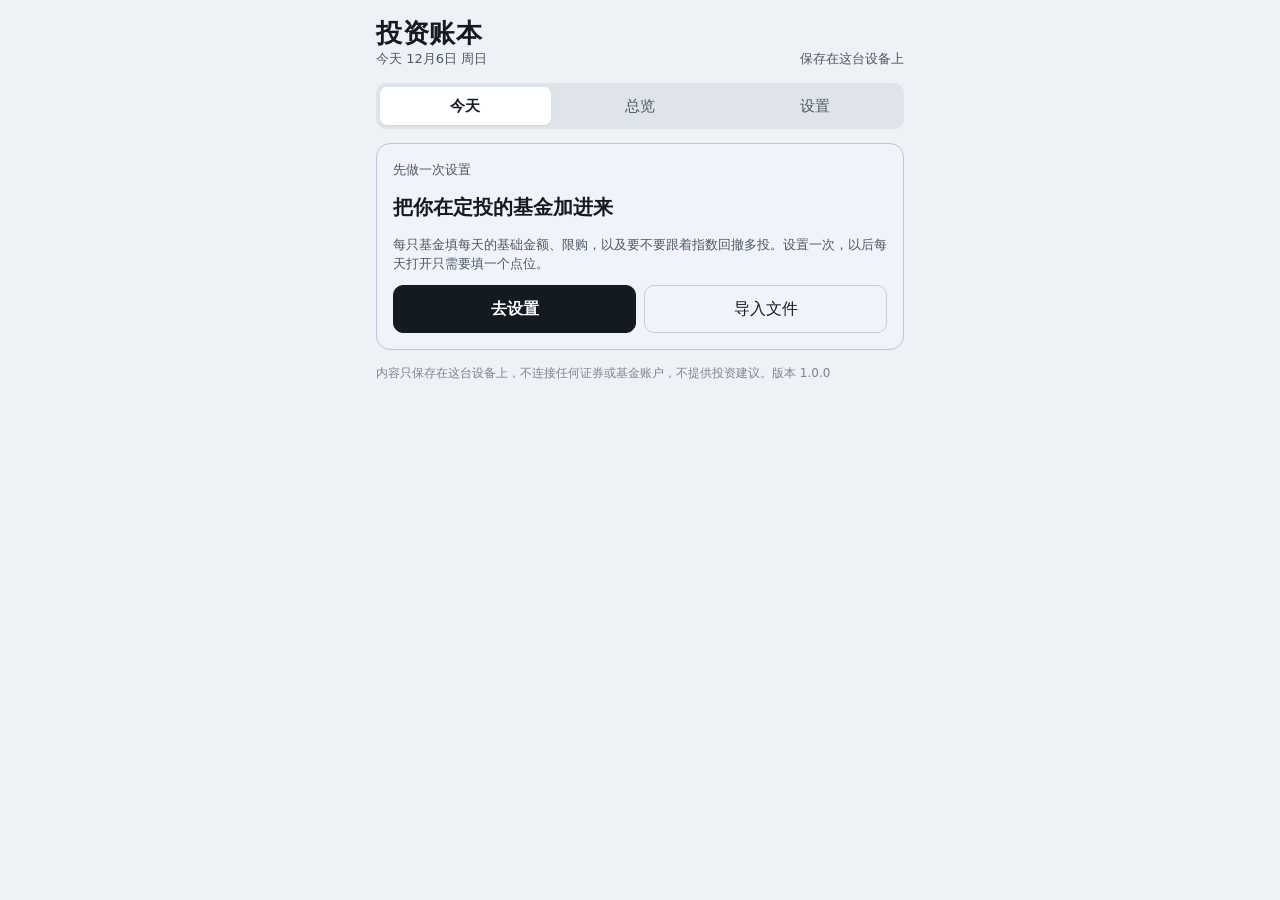
==== invest/index.html @ ac94d8b8 "新增投资账本 1.0.0（invest/） 按跌多投规则算出今天每只基金投多少（含限购上限），一键记下；备用金还够几天；累计投入、市值、收益和目标进度。  Co-Authored-By: Claude" ====
<!doctype html>
<html lang="zh-CN">
<head>
<meta charset="utf-8">
<meta name="viewport" content="width=device-width,initial-scale=1,viewport-fit=cover">
<title>投资账本</title>
<meta name="description" content="按跌多投的规则算出今天每只基金投多少，一键记下；看累计投入、市值、收益和目标进度。">
<meta name="theme-color" content="#EEF1F5" media="(prefers-color-scheme: light)">
<meta name="theme-color" content="#0E1318" media="(prefers-color-scheme: dark)">
<meta name="apple-mobile-web-app-capable" content="yes">
<meta name="mobile-web-app-capable" content="yes">
<meta name="apple-mobile-web-app-title" content="投资账本">
<meta name="apple-mobile-web-app-status-bar-style" content="default">
<meta name="format-detection" content="telephone=no">
<link rel="manifest" href="manifest.webmanifest">
<link rel="apple-touch-icon" href="icon-180.png">
<link rel="icon" type="image/png" sizes="192x192" href="icon-192.png">
<link rel="stylesheet" href="https://fonts.googleapis.com/css2?family=Barlow+Semi+Condensed:wght@500;600;700&amp;display=swap" media="print" onload="this.media='all'">
<style>
html{-webkit-text-size-adjust:100%}
:root{color-scheme:light}
body{margin:0;padding:env(safe-area-inset-top,0px) env(safe-area-inset-right,0px) env(safe-area-inset-bottom,0px) env(safe-area-inset-left,0px);-webkit-tap-highlight-color:transparent}
[hidden]{display:none!important}
/* Layout: a one-column ledger. "今天" opens on the one number that matters (how much to put in today) with the index
   drawdown that produced it; "总览" is a few big read-only figures; "设置" holds everything that is typed once.
   Chinese market colours: gains red, losses green, always with a sign. */
:root{
  --bg:#EEF1F5; --surface:#FFFFFF; --ink:#141A22; --ink-2:#4C5866; --muted:#7A8592;
  --line:#DFE4EA; --line-2:#C5CDD6; --accent:#3157C9; --up:#C9302C; --down:#11804A;
  --font-body:-apple-system,BlinkMacSystemFont,"PingFang SC","Hiragino Sans GB","Microsoft YaHei","Noto Sans SC",system-ui,sans-serif;
  --font-data:"Barlow Semi Condensed","DIN Alternate","Bahnschrift","Roboto Condensed",-apple-system,"PingFang SC","Microsoft YaHei",system-ui,sans-serif;
}
@media (prefers-color-scheme: dark){
  :root:not([data-theme="light"]){
    --bg:#0E1318; --surface:#171D24; --ink:#E7ECF1; --ink-2:#A8B3BF; --muted:#86919D;
    --line:#26303A; --line-2:#3A4652; --accent:#7D9BF2; --up:#F07272; --down:#3DBE7C;
    color-scheme:dark;
  }
}
:root[data-theme="dark"]{
  --bg:#0E1318; --surface:#171D24; --ink:#E7ECF1; --ink-2:#A8B3BF; --muted:#86919D;
  --line:#26303A; --line-2:#3A4652; --accent:#7D9BF2; --up:#F07272; --down:#3DBE7C;
  color-scheme:dark;
}
*,*::before,*::after{box-sizing:border-box}
body{background:var(--bg);color:var(--ink);font-family:var(--font-body);font-size:15px;line-height:1.55;-webkit-font-smoothing:antialiased}
h1,h2,h3,p,ol,ul,dl,dd{margin:0}
ol,ul{padding:0;list-style:none}
button,input,select{font:inherit;color:inherit}
button{cursor:pointer}
:focus-visible{outline:2px solid var(--accent);outline-offset:2px}
.sr{position:absolute;width:1px;height:1px;overflow:hidden;clip-path:inset(50%);white-space:nowrap}
.num{font-family:var(--font-data);font-variant-numeric:tabular-nums}
.up{color:var(--up)} .down{color:var(--down)}

.app{max-width:560px;margin-inline:auto;padding-inline:16px;padding-block:18px 56px;display:grid;gap:14px}
.top{display:flex;align-items:flex-end;justify-content:space-between;gap:8px 16px;flex-wrap:wrap}
.top h1{font-size:26px;font-weight:700;letter-spacing:.02em;line-height:1.2}
.top p{font-size:13px;color:var(--ink-2)}
.tabs{display:grid;grid-template-columns:repeat(3,minmax(0,1fr));gap:4px;background:var(--line);border-radius:10px;padding:4px;position:sticky;top:env(safe-area-inset-top,0px);z-index:3}
.tabs button{border:0;border-radius:7px;background:transparent;height:38px;font-size:14.5px;color:var(--ink-2)}
.tabs button[aria-selected="true"]{background:var(--surface);color:var(--ink);font-weight:600;box-shadow:0 1px 2px rgba(0,0,0,.08)}

.card{background:var(--surface);border:1px solid var(--line);border-radius:14px;padding:16px;display:grid;gap:12px;min-width:0}
.card > h2,.h2{font-size:15px;font-weight:600}
.head{display:flex;align-items:baseline;justify-content:space-between;gap:10px}
.eyebrow{font-size:12.5px;color:var(--ink-2)}
.hint{font-size:12.5px;color:var(--ink-2)}
.hint:empty{display:none}
.msg{font-size:13px;color:var(--up)}
.msg:empty{display:none}

/* today */
.hero{background:color-mix(in srgb,var(--accent) 7%,var(--surface));border-color:color-mix(in srgb,var(--accent) 22%,var(--line))}
.big{font:700 52px/1 var(--font-data);font-variant-numeric:tabular-nums;letter-spacing:-.01em;overflow-wrap:anywhere}
.big small{font:500 17px var(--font-body);color:var(--ink-2);margin-left:6px;letter-spacing:0}
.idx{display:grid;gap:8px;padding-top:12px;border-top:1px solid var(--line)}
.idx-row{display:grid;grid-template-columns:minmax(0,1fr) 150px;gap:10px;align-items:center}
.idx-row b{font-weight:600;font-size:14.5px}
.idx-facts{display:flex;flex-wrap:wrap;gap:4px 12px;font-size:13px;color:var(--ink-2)}
.chip{display:inline-flex;align-items:center;gap:4px;border-radius:999px;padding:1px 9px;font-size:12.5px;background:var(--bg);color:var(--ink);border:1px solid var(--line-2)}
.chip.hot{border-color:var(--accent);color:var(--accent)}
.plan{display:grid}
.plan li{display:grid;grid-template-columns:minmax(0,1fr) auto;gap:2px 12px;padding:10px 0;border-top:1px solid var(--line);align-items:baseline}
.plan li:first-child{border-top:0}
.plan .nm{font-size:14.5px;font-weight:600;overflow-wrap:anywhere}
.plan .amt{font:600 20px var(--font-data);font-variant-numeric:tabular-nums;text-align:right}
.plan .why{grid-column:1 / -1;font-size:12.5px;color:var(--ink-2)}
.plan .off{color:var(--muted)}

.inp{width:100%;min-width:0;height:44px;padding:0 11px;border:1px solid var(--line-2);border-radius:9px;background:var(--surface);font:500 17px var(--font-data);font-variant-numeric:tabular-nums}
.inp.text{font:400 16px var(--font-body)}
select.inp{font:400 16px var(--font-body);appearance:none;background-image:linear-gradient(45deg,transparent 50%,var(--ink-2) 50%),linear-gradient(135deg,var(--ink-2) 50%,transparent 50%);background-position:calc(100% - 17px) 19px,calc(100% - 12px) 19px;background-size:5px 5px;background-repeat:no-repeat;padding-right:30px}
.field{display:grid;gap:5px;min-width:0}
.field > label,.field > .lab{font-size:12.5px;color:var(--ink-2)}
.pair{display:grid;grid-template-columns:repeat(2,minmax(0,1fr));gap:10px}
.unit{display:flex;align-items:center;gap:8px;min-width:0}
.unit span{flex:none;font-size:14px;color:var(--ink-2)}
.check{display:flex;align-items:flex-start;gap:9px;font-size:14px;line-height:1.5}
.check input{width:20px;height:20px;flex:none;margin:1px 0 0;accent-color:var(--accent)}
.btn{height:48px;border-radius:10px;border:1px solid var(--ink);background:var(--ink);color:var(--surface);font-weight:600;font-size:15.5px;padding-inline:18px}
.btn.ghost{background:transparent;color:var(--ink);border-color:var(--line-2);font-weight:400}
.btn.small{height:40px;font-size:14px}
.actions .btn.full{flex-basis:100%}
.btn:disabled{opacity:.5;cursor:default}
.actions{display:flex;flex-wrap:wrap;gap:8px}
.actions .btn{flex:1 1 140px}
.link{background:none;border:0;padding:4px 0;font-size:13px;color:var(--ink-2);text-decoration:underline;text-underline-offset:3px}
.link.danger{color:var(--up)}
.done-box{display:flex;align-items:center;gap:10px;border-radius:10px;padding:10px 12px;background:var(--bg);font-size:14px}
.done-box i{width:10px;height:10px;border-radius:50%;background:var(--accent);flex:none}

/* overview */
.tiles{display:grid;grid-template-columns:repeat(2,minmax(0,1fr));gap:10px}
.tile{background:var(--surface);border:1px solid var(--line);border-radius:14px;padding:14px;display:grid;gap:4px;min-width:0}
.tile .k{font-size:12.5px;color:var(--ink-2)}
.tile .v{font:700 25px/1.15 var(--font-data);font-variant-numeric:tabular-nums;overflow-wrap:anywhere}
.tile .s{font-size:12px;color:var(--muted)}
.tile.wide{grid-column:1 / -1}
.tile.wide .v{font-size:38px}
.ringrow{display:grid;grid-template-columns:96px minmax(0,1fr);gap:16px;align-items:center}
.ring{width:96px;height:96px;position:relative}
.ring svg{display:block;transform:rotate(-90deg)}
.ring .t{position:absolute;inset:0;display:grid;place-content:center;text-align:center;font:700 20px var(--font-data)}
.ring .t small{display:block;font:400 11px var(--font-body);color:var(--ink-2)}
.ring-bg{stroke:var(--line);fill:none}
.ring-fg{stroke:var(--accent);fill:none;stroke-linecap:round}
.kv{display:grid;grid-template-columns:auto minmax(0,1fr);gap:6px 12px;font-size:14px}
.kv dt{color:var(--ink-2)}
.kv dd{text-align:right;font:600 15px var(--font-data);font-variant-numeric:tabular-nums}
.tablewrap{overflow-x:auto;position:relative}
table{border-collapse:collapse;width:100%;font-size:13.5px}
th,td{padding:9px 8px 9px 0;border-bottom:1px solid var(--line);text-align:left;vertical-align:top}
th{font-weight:400;font-size:12px;color:var(--ink-2)}
td.r,th.r{text-align:right}
td.n{font:500 14.5px var(--font-data);font-variant-numeric:tabular-nums;white-space:nowrap}
td.acts{text-align:right;white-space:nowrap;padding-right:0}
td.acts .link{margin-left:10px}
.fundrow td:first-child{font-weight:600}
.inline{display:grid;gap:10px;padding:12px;border:1px dashed var(--line-2);border-radius:10px;margin-block:4px 8px}
.empty{font-size:13.5px;color:var(--ink-2)}

/* settings */
.list{display:grid}
.list > li{padding:12px 0;border-top:1px solid var(--line);display:grid;gap:8px}
.list > li:first-child{border-top:0;padding-top:0}
.li-top{display:flex;align-items:baseline;gap:10px}
.li-top b{font-weight:600;min-width:0;overflow-wrap:anywhere}
.li-top .link{margin-left:auto}
.li-sub{font-size:12.5px;color:var(--ink-2)}
.tiers{display:grid;gap:8px}
.tier{display:grid;grid-template-columns:auto 84px auto 84px auto;gap:6px;align-items:center;font-size:14px}
.tier .inp{height:40px;font-size:16px;padding:0 8px}
details.card > summary{cursor:pointer;font-size:15px;font-weight:600;list-style:none;display:flex;justify-content:space-between}
details.card > summary::-webkit-details-marker{display:none}
details.card > summary::after{content:"展开";font-weight:400;font-size:13px;color:var(--ink-2)}
details.card[open] > summary::after{content:"收起"}
.toast{position:fixed;left:50%;bottom:calc(18px + env(safe-area-inset-bottom,0px));transform:translateX(-50%);z-index:9;max-width:calc(100% - 32px);background:var(--ink);color:var(--surface);padding:10px 16px;border-radius:9px;font-size:14px}
.foot{font-size:12px;color:var(--muted)}
@media (max-width:380px){ .big{font-size:44px} .idx-row{grid-template-columns:minmax(0,1fr) 130px} .tier{grid-template-columns:auto 70px auto 70px auto} }
</style>
</head>
<body>
<div class="app" id="app">
  <header class="top">
    <div><h1>投资账本</h1><p id="todayLine"></p></div>
    <p class="hint" id="status">正在读取…</p>
  </header>

  <nav class="tabs" role="tablist" aria-label="页面">
    <button type="button" role="tab" id="tab-today" data-tab="today" aria-selected="true">今天</button>
    <button type="button" role="tab" id="tab-over" data-tab="over" aria-selected="false">总览</button>
    <button type="button" role="tab" id="tab-set" data-tab="set" aria-selected="false">设置</button>
  </nav>

  <main id="view"></main>

  <p class="foot">内容只保存在这台设备上，不连接任何证券或基金账户，不提供投资建议。版本 <span id="ver"></span></p>
  <div class="toast" id="toast" role="status" aria-live="polite" hidden></div>
</div>

<script>
(function(){
'use strict';

/* ---------- helpers ---------- */
var $ = function(s, r){ return (r || document).querySelector(s); };
var $$ = function(s, r){ return Array.prototype.slice.call((r || document).querySelectorAll(s)); };
var pad = function(n){ return String(n).padStart(2, '0'); };
var WEEK = ['日','一','二','三','四','五','六'];
var esc = function(s){ return String(s == null ? '' : s).replace(/[&<>"']/g, function(c){ return {'&':'&amp;','<':'&lt;','>':'&gt;','"':'&quot;',"'":'&#39;'}[c]; }); };
function ymd(d){ return d.getFullYear() + '-' + pad(d.getMonth() + 1) + '-' + pad(d.getDate()); }
function parseYmd(s){ var p = s.split('-').map(Number); return new Date(p[0], p[1] - 1, p[2], 12); }
function today(){ return ymd(new Date()); }
function addDays(s, n){ var d = parseYmd(s); d.setDate(d.getDate() + n); return ymd(d); }
function validDate(s){ return typeof s === 'string' && /^\d{4}-\d{2}-\d{2}$/.test(s) && ymd(parseYmd(s)) === s; }
function mdCn(s){ var d = parseYmd(s); return (d.getMonth() + 1) + '月' + d.getDate() + '日'; }
function dayCn(s){ return mdCn(s) + ' 周' + WEEK[parseYmd(s).getDay()]; }
function isWeekend(s){ var g = parseYmd(s).getDay(); return g === 0 || g === 6; }
function daysBetween(a, b){ return Math.round((parseYmd(b) - parseYmd(a)) / 86400000); }
function weekStart(s){ var g = (parseYmd(s).getDay() + 6) % 7; return addDays(s, -g); }
function uid(){ return 'x' + Date.now().toString(36) + Math.floor(Math.random() * 1e6).toString(36); }
function S(v, max){ return typeof v === 'string' ? v.trim().slice(0, max || 40) : ''; }

/* money is stored in whole cents (分) */
var MAX = 1e12;
function toCents(v){
  if (typeof v !== 'string') v = v == null ? '' : String(v);
  v = v.replace(/[,，\s¥￥元]/g, '').replace(/。/g, '.');
  if (!/^\d+(\.\d{0,2})?$/.test(v)) return null;
  var c = Math.round(parseFloat(v) * 100);
  return isFinite(c) && c >= 0 && c <= MAX ? c : null;
}
function fmt(c, opt){
  opt = opt || {};
  /* big figures (¥10,000 and up) drop the cents; smaller ones keep them so sums still match */
  var a = Math.abs(c), dec = opt.big && a >= 1000000 ? 0 : (a % 100 ? 2 : 0);
  var s = (a / 100).toLocaleString('zh-CN', { minimumFractionDigits: dec, maximumFractionDigits: dec });
  return (c < 0 ? '−' : opt.sign && c > 0 ? '+' : '') + '¥' + s;
}
function plain(c){ return c == null ? '' : c % 100 ? (c / 100).toFixed(2) : String(c / 100); }
function pct(x, d){ return (x < 0 ? '−' : x > 0 ? '+' : '') + Math.abs(x * 100).toFixed(d == null ? 2 : d) + '%'; }
function toLevel(v){ v = String(v == null ? '' : v).replace(/[,，\s]/g, ''); if (!/^\d+(\.\d{1,4})?$/.test(v)) return null; var n = parseFloat(v); return n > 0 && n < 1e7 ? n : null; }
function lvl(n){ return n == null ? '—' : n.toLocaleString('zh-CN', { minimumFractionDigits: 0, maximumFractionDigits: 2 }); }
function cls(c){ return c > 0 ? 'up' : c < 0 ? 'down' : ''; }

/* ---------- state ---------- */
var APP_VERSION = '1.0.0';
var LS_KEY = 'invest-book.v1', BK_KEY = 'invest-book.backupAt';
var INDEX = { ndx: '纳斯达克100', spx: '标普500' };
/* an example only: the owner sets their own rule in 设置 */
var DEFAULT_TIERS = [[0, 1], [5, 1.5], [8, 2], [12, 2.5], [20, 3]];

function blank(){
  return {
    indices: { ndx: { high: null, level: null, levelDate: null }, spx: { high: null, level: null, levelDate: null } },
    tiers: DEFAULT_TIERS.map(function(t){ return t.slice(); }),
    funds: [], entries: [], skipped: [],
    cash: null, goal: null
  };
}
var state = blank();
var ui = { tab: 'today', editFund: null, addFund: false, editValue: null, confirmDel: null, showAll: false, manual: false, confirmUndo: false, confirmDelFund: false };
var pending = null;

function cleanIndex(x){
  x = x || {};
  var h = toLevel(x.high), l = toLevel(x.level);
  return { high: h, level: l, levelDate: l != null && validDate(x.levelDate) ? x.levelDate : null };
}
function cleanTiers(t){
  if (!Array.isArray(t)) return null;
  var out = t.filter(function(r){ return Array.isArray(r) && isFinite(r[0]) && isFinite(r[1]) && r[0] >= 0 && r[0] < 100 && r[1] >= 0 && r[1] <= 20; })
    .map(function(r){ return [Math.round(r[0] * 100) / 100, Math.round(r[1] * 100) / 100]; })
    .sort(function(a, b){ return a[0] - b[0]; });
  if (!out.length || out[0][0] !== 0) return null;
  for (var i = 1; i < out.length; i++) if (out[i][0] === out[i - 1][0]) return null;
  return out.slice(0, 8);
}
function cleanFund(f){
  if (!f || !S(f.name, 30)) return null;
  var n = function(v){ return Number.isInteger(v) && v >= 0 && v <= MAX ? v : null; };
  return {
    id: S(f.id, 40) || uid(), name: S(f.name, 30),
    index: INDEX[f.index] ? f.index : 'none',
    scale: !!f.scale && !!INDEX[f.index],
    base: n(f.base), limit: n(f.limit), prior: n(f.prior) || 0,
    value: n(f.value), valueDate: n(f.value) != null && validDate(f.valueDate) ? f.valueDate : null
  };
}
function cleanEntry(e){
  if (!e || !validDate(e.date) || !S(e.fund, 40)) return null;
  var a = e.amt;
  if (!Number.isInteger(a) || a <= 0 || a > MAX) return null;
  return { id: S(e.id, 40) || uid(), date: e.date, fund: S(e.fund, 40), amt: a, ts: Number.isFinite(e.ts) ? e.ts : 0, plan: !!e.plan };
}
function cleanState(o){
  o = o || {};
  var s = blank();
  s.indices.ndx = cleanIndex(o.indices && o.indices.ndx);
  s.indices.spx = cleanIndex(o.indices && o.indices.spx);
  s.tiers = cleanTiers(o.tiers) || s.tiers;
  s.funds = Array.isArray(o.funds) ? o.funds.map(cleanFund).filter(Boolean).slice(0, 20) : [];
  s.entries = Array.isArray(o.entries) ? o.entries.map(cleanEntry).filter(Boolean) : [];
  s.skipped = Array.isArray(o.skipped) ? o.skipped.filter(validDate).slice(-60) : [];
  if (o.cash && Number.isInteger(o.cash.balance) && o.cash.balance >= 0 && Number.isFinite(o.cash.ts)) s.cash = { balance: o.cash.balance, ts: o.cash.ts };
  s.goal = Number.isInteger(o.goal) && o.goal > 0 ? o.goal : null;
  return s;
}
var loadFailed = false;
function load(){
  try { var raw = window.localStorage.getItem(LS_KEY); if (raw) state = cleanState(JSON.parse(raw)); }
  catch (e) { loadFailed = true; }
}
function save(){
  if (loadFailed){ toast('读取已有内容时出错，为了不覆盖它，这次没有保存。'); return false; }
  try { window.localStorage.setItem(LS_KEY, JSON.stringify(state)); return true; }
  catch (e) { toast('这台设备的存储写不进去，可能是空间满了，或者浏览器开着无痕模式。'); return false; }
}

/* ---------- the rule: how much today ---------- */
function drawdown(k){
  var x = state.indices[k];
  if (!x || x.high == null || x.level == null) return null;
  return Math.max(0, (x.high - x.level) / x.high);
}
function tierFor(d){
  var t = state.tiers, i = 0;
  for (var j = 0; j < t.length; j++) if (d * 100 >= t[j][0] - 1e-9) i = j;
  return { from: t[i][0], to: i + 1 < t.length ? t[i + 1][0] : null, mult: t[i][1] };
}
function tierName(tr){ return tr.to == null ? tr.from + '% 以上' : tr.from === 0 ? '不到 ' + tr.to + '%' : tr.from + '%–' + tr.to + '%'; }
function planFor(f){
  if (f.base == null) return { amt: 0, why: '还没设每天的基础金额', off: true };
  var mult = 1, why = '固定 ' + fmt(f.base);
  if (f.scale){
    var d = drawdown(f.index);
    if (d == null) why = INDEX[f.index] + '的高点或点位还没填，先按 1 倍';
    else { var tr = tierFor(d); mult = tr.mult; why = '基础 ' + fmt(f.base) + ' × ' + mult + ' 倍'; }
  }
  /* a fixed amount stays exact; a multiplied one is rounded to whole yuan */
  var amt = mult === 1 ? f.base : Math.round(f.base * mult / 100) * 100;
  if (f.limit != null && f.limit > 0 && amt > f.limit){ why += '，超过限购，按上限 ' + fmt(f.limit); amt = f.limit; }
  if (amt === 0) return { amt: 0, why: mult === 0 ? '这一档的倍数是 0，今天不投' : why, off: true };
  return { amt: amt, why: why, off: false };
}
function todayEntries(){ var t = today(); return state.entries.filter(function(e){ return e.date === t && e.plan; }); }
function cashLeft(){
  if (!state.cash) return null;
  var used = state.entries.reduce(function(a, e){ return e.ts > state.cash.ts ? a + e.amt : a; }, 0);
  return state.cash.balance - used;
}
function investedFor(f, upto){
  return f.prior + state.entries.reduce(function(a, e){ return e.fund === f.id && (!upto || e.date <= upto) ? a + e.amt : a; }, 0);
}

/* ---------- header ---------- */
function renderHeader(){
  $('#todayLine').textContent = '今天 ' + dayCn(today());
  $('#status').textContent = loadFailed ? '读取已有内容时出错' : '保存在这台设备上';
  $$('.tabs button').forEach(function(b){ b.setAttribute('aria-selected', String(b.dataset.tab === ui.tab)); });
}

/* ---------- 今天 ---------- */
function viewToday(){
  var t = today();
  if (!state.funds.length){
    return '<section class="card hero"><p class="eyebrow">先做一次设置</p><h2 class="h2" style="font-size:20px">把你在定投的基金加进来</h2>'
      + '<p class="hint">每只基金填每天的基础金额、限购，以及要不要跟着指数回撤多投。设置一次，以后每天打开只需要填一个点位。</p>'
      + '<div class="actions"><button class="btn" type="button" data-go="set">去设置</button><button class="btn ghost" type="button" data-act="import">导入文件</button></div></section>';
  }
  var logged = todayEntries(), loggedSum = logged.reduce(function(a, e){ return a + e.amt; }, 0);
  var weekend = isWeekend(t), skipped = state.skipped.indexOf(t) >= 0;
  var plans = state.funds.map(function(f){ return { f: f, p: planFor(f) }; });
  var total = plans.reduce(function(a, x){ return a + x.p.amt; }, 0);
  var used = {}; state.funds.forEach(function(f){ if (f.scale) used[f.index] = true; });

  var idxHtml = Object.keys(INDEX).filter(function(k){ return used[k]; }).map(function(k){
    var x = state.indices[k], d = drawdown(k), facts = '';
    if (x.high == null) facts = '<span>高点还没填，在“设置”里填</span>';
    else {
      facts = '<span>高点 <b class="num">' + lvl(x.high) + '</b></span>';
      if (d != null){
        var tr = tierFor(d);
        facts += '<span>回撤 <b class="num">' + (d * 100).toFixed(2) + '%</b></span><span class="chip' + (tr.mult > 1 ? ' hot' : '') + '">' + tierName(tr) + ' 档 · ' + tr.mult + ' 倍</span>';
        if (x.level > x.high) facts += '<span>比高点还高。<button class="link" type="button" data-act="newhigh" data-k="' + k + '">把高点改成 ' + lvl(x.level) + '</button></span>';
      }
    }
    var stale = x.levelDate && x.levelDate !== t ? '<p class="hint">用的是 ' + mdCn(x.levelDate) + ' 的点位，今天的还没填。</p>' : '';
    return '<div class="idx"><div class="idx-row"><b>' + INDEX[k] + '</b><label class="sr" for="lv-' + k + '">' + INDEX[k] + '现在的点位</label><input class="inp" type="text" inputmode="decimal" id="lv-' + k + '" data-level="' + k + '" placeholder="现在的点位" value="' + (x.level != null ? x.level : '') + '"></div><div class="idx-facts">' + facts + '</div>' + stale + '</div>';
  }).join('');

  var head, body, actions = '';
  if (logged.length){
    head = '<p class="eyebrow">' + dayCn(t) + ' · 今天已记下</p><p class="big num">' + fmt(loggedSum) + '</p>';
    body = '<ul class="plan">' + logged.map(function(e){ var f = fundById(e.fund); return '<li><span class="nm">' + esc(f ? f.name : '已删除的基金') + '</span><span class="amt">' + fmt(e.amt) + '</span></li>'; }).join('') + '</ul>';
    actions = '<div class="done-box"><i></i><span>实际金额不一样的话，到“总览”的记录里改。</span></div><p><button class="link danger" type="button" data-act="undo">' + (ui.confirmUndo ? '再点一次，撤销今天的记录' : '撤销今天的记录') + '</button></p>';
  } else if (weekend || skipped){
    head = '<p class="eyebrow">' + dayCn(t) + '</p><p class="big" style="font-size:34px">' + (weekend ? '周末不定投' : '今天不投') + '</p>';
    body = '<p class="hint">' + (weekend ? '基金周末不交易。下面是按最新点位算出的下个交易日金额，供参考。' : '已标记今天不投。') + '</p>' + planList(plans) + '<p class="hint">合计 ' + fmt(total) + '</p>';
    if (skipped) actions = '<p><button class="link" type="button" data-act="unskip">取消“今天不投”</button></p>';
  } else {
    head = '<p class="eyebrow">' + dayCn(t) + ' · 今天定投合计</p><p class="big num">' + fmt(total) + '</p>';
    body = planList(plans);
    actions = '<div class="actions"><button class="btn full" type="button" data-act="log"' + (total ? '' : ' disabled') + '>按这个投了，记下来</button><button class="btn ghost" type="button" data-act="skip">今天不投</button></div>';
  }
  var cl = cashLeft(), cashHtml = '';
  if (cl != null){
    var per = logged.length ? loggedSum : total;
    cashHtml = '<p class="hint">定投备用金还剩 <b class="num">' + fmt(cl) + '</b>' + (per > 0 && cl > 0 ? '，按每天 ' + fmt(per) + ' 算，还够约 ' + Math.floor(cl / per) + ' 个交易日。' : cl <= 0 ? '，已经用完了。' : '。') + '</p>';
  }
  return '<section class="card hero" aria-label="今天">' + head + idxHtml + body + actions + cashHtml + '</section>';
}
function planList(plans){
  return '<ul class="plan">' + plans.map(function(x){
    return '<li><span class="nm">' + esc(x.f.name) + '</span><span class="amt' + (x.p.off ? ' off' : '') + '">' + (x.p.off ? '—' : fmt(x.p.amt)) + '</span><span class="why">' + esc(x.p.why) + '</span></li>';
  }).join('') + '</ul>';
}
function fundById(id){ for (var i = 0; i < state.funds.length; i++) if (state.funds[i].id === id) return state.funds[i]; return null; }

/* ---------- 总览 ---------- */
function ringSvg(p){
  var r = 40, c = 2 * Math.PI * r, v = Math.max(0, Math.min(1, p));
  return '<svg width="96" height="96" viewBox="0 0 96 96" aria-hidden="true"><circle class="ring-bg" cx="48" cy="48" r="' + r + '" stroke-width="9"></circle><circle class="ring-fg" cx="48" cy="48" r="' + r + '" stroke-width="9" stroke-dasharray="' + (c * v) + ' ' + c + '"></circle></svg>';
}
function viewOver(){
  var t = today(), funds = state.funds;
  var invested = funds.reduce(function(a, f){ return a + investedFor(f); }, 0);
  var withV = funds.filter(function(f){ return f.value != null; });
  var value = withV.reduce(function(a, f){ return a + f.value; }, 0);
  var base = withV.reduce(function(a, f){ return a + investedFor(f, f.valueDate); }, 0);
  var gain = value - base, rate = base > 0 ? gain / base : 0;
  var oldest = withV.map(function(f){ return f.valueDate; }).sort()[0];
  var ws = weekStart(t), ms = t.slice(0, 8) + '01', ys = t.slice(0, 5) + '01-01';
  var sumFrom = function(from){ return state.entries.reduce(function(a, e){ return e.date >= from && e.date <= t ? a + e.amt : a; }, 0); };
  var dates = {}; state.entries.forEach(function(e){ dates[e.date] = true; });
  var dlist = Object.keys(dates).sort(), first = dlist[0];

  var h = '<div class="tiles">';
  if (withV.length){
    h += '<div class="tile wide"><span class="k">当前市值</span><span class="v num">' + fmt(value, { big: true }) + '</span><span class="s">' + (withV.length < funds.length ? funds.length - withV.length + ' 只基金还没填市值，没算在内 · ' : '') + '最早一只更新于 ' + mdCn(oldest) + '</span></div>'
      + '<div class="tile"><span class="k">收益</span><span class="v num ' + cls(gain) + '">' + fmt(gain, { sign: true, big: true }) + '</span><span class="s">市值减去对应的投入</span></div>'
      + '<div class="tile"><span class="k">收益率</span><span class="v num ' + cls(gain) + '">' + pct(rate) + '</span><span class="s">没有年化</span></div>';
  } else {
    h += '<div class="tile wide"><span class="k">当前市值</span><span class="v" style="font-size:18px;font-weight:600">还没填</span><span class="s">在下面的基金表里点“市值”，填基金 app 里显示的持有金额</span></div>';
  }
  h += '<div class="tile"><span class="k">累计投入</span><span class="v num">' + fmt(invested, { big: true }) + '</span><span class="s">含开始前已投的本金</span></div>'
    + '<div class="tile"><span class="k">今年投入</span><span class="v num">' + fmt(sumFrom(ys), { big: true }) + '</span><span class="s">本月 ' + fmt(sumFrom(ms), { big: true }) + ' · 本周 ' + fmt(sumFrom(ws), { big: true }) + '</span></div>'
    + '</div>';

  if (state.goal){
    var have = withV.length ? value : invested, p = have / state.goal;
    h += '<section class="card"><div class="ringrow"><div class="ring">' + ringSvg(p) + '<div class="t num">' + (p * 100).toFixed(1) + '%<small>目标进度</small></div></div>'
      + '<dl class="kv"><dt>' + (withV.length ? '当前市值' : '累计投入') + '</dt><dd>' + fmt(have, { big: true }) + '</dd><dt>目标</dt><dd>' + fmt(state.goal, { big: true }) + '</dd><dt>还差</dt><dd>' + fmt(Math.max(0, state.goal - have), { big: true }) + '</dd></dl></div></section>';
  }

  h += '<section class="card"><div class="head"><h2>定投</h2><span class="hint">' + (first ? '从 ' + mdCn(first) + ' 开始，第 ' + (daysBetween(first, t) + 1) + ' 天' : '') + '</span></div>'
    + '<dl class="kv"><dt>记了几天</dt><dd>' + dlist.length + ' 天</dd><dt>一共几笔</dt><dd>' + state.entries.length + ' 笔</dd></dl></section>';

  h += '<section class="card"><h2>每只基金</h2>';
  if (!funds.length) h += '<p class="empty">还没有基金，先到“设置”里添加。</p>';
  else {
    h += '<div class="tablewrap"><table><thead><tr><th>基金</th><th class="r">投入</th><th class="r">市值</th><th class="r">收益</th></tr></thead><tbody>';
    funds.forEach(function(f){
      var inv = investedFor(f), g = f.value != null ? f.value - investedFor(f, f.valueDate) : null;
      h += '<tr class="fundrow"><td>' + esc(f.name) + '</td><td class="r n">' + fmt(inv, { big: true }) + '</td><td class="r n"><button class="link" type="button" data-act="value" data-id="' + f.id + '">' + (f.value != null ? fmt(f.value, { big: true }) : '填市值') + '</button></td><td class="r n ' + (g == null ? '' : cls(g)) + '">' + (g == null ? '—' : fmt(g, { sign: true, big: true })) + '</td></tr>';
      if (ui.editValue === f.id){
        h += '<tr><td colspan="4"><form class="inline" data-form="value" data-id="' + f.id + '" novalidate><div class="field"><label for="v-amt">' + esc(f.name) + '现在的持有金额</label><div class="unit"><span>¥</span><input class="inp" type="text" inputmode="decimal" id="v-amt" value="' + plain(f.value) + '" placeholder="基金 app 里显示的金额"></div></div><p class="hint">按今天 ' + mdCn(t) + ' 记。收益会和今天及以前的投入比较。</p><p class="msg" id="v-msg"></p><div class="actions"><button class="btn small" type="submit">保存</button><button class="btn ghost small" type="button" data-act="cancel-value">取消</button></div></form></td></tr>';
      }
    });
    h += '</tbody></table></div>';
  }
  h += '</section>';

  /* records */
  var rows = state.entries.slice().sort(function(a, b){ return a.date < b.date ? 1 : a.date > b.date ? -1 : b.ts - a.ts; });
  var shown = ui.showAll ? rows : rows.slice(0, 15);
  h += '<section class="card"><div class="head"><h2>记录</h2><button class="link" type="button" data-act="manual">' + (ui.manual ? '收起' : '手动记一笔') + '</button></div>';
  if (ui.manual && funds.length){
    h += '<form class="inline" data-form="manual" novalidate><div class="pair"><div class="field"><label for="m-date">日期</label><input class="inp" type="date" id="m-date" value="' + t + '" max="' + t + '"></div>'
      + '<div class="field"><label for="m-amt">金额</label><div class="unit"><span>¥</span><input class="inp" type="text" inputmode="decimal" id="m-amt"></div></div></div>'
      + '<div class="field"><label for="m-fund">基金</label><select class="inp" id="m-fund">' + funds.map(function(f){ return '<option value="' + f.id + '">' + esc(f.name) + '</option>'; }).join('') + '</select></div>'
      + '<p class="msg" id="m-msg"></p><div class="actions"><button class="btn small" type="submit">记下</button></div></form>';
  }
  if (!rows.length) h += '<p class="empty">还没有记录。在“今天”点“按这个投了，记下来”，这里就有了。</p>';
  else {
    h += '<div class="tablewrap"><table><thead><tr><th>日期</th><th>基金</th><th class="r">金额</th><th><span class="sr">操作</span></th></tr></thead><tbody>';
    shown.forEach(function(e){
      var f = fundById(e.fund);
      var acts = ui.confirmDel === e.id ? '<button class="link danger" type="button" data-act="del" data-id="' + e.id + '">确认删除</button><button class="link" type="button" data-act="keep">不删</button>' : '<button class="link" type="button" data-act="ask" data-id="' + e.id + '">删</button>';
      h += '<tr><td class="n">' + mdCn(e.date) + '</td><td>' + esc(f ? f.name : '已删除的基金') + '</td><td class="r n">' + fmt(e.amt) + '</td><td class="acts">' + acts + '</td></tr>';
    });
    h += '</tbody></table></div>' + (!ui.showAll && rows.length > 15 ? '<p><button class="link" type="button" data-act="all">显示全部 ' + rows.length + ' 笔</button></p>' : '');
  }
  return h + '</section>';
}

/* ---------- 设置 ---------- */
function fundForm(f){
  f = f || { name: '', index: 'ndx', scale: true, base: null, limit: null, prior: 0 };
  return '<form class="inline" data-form="fund" novalidate>'
    + '<div class="field"><label for="f-name">基金名称</label><input class="inp text" type="text" id="f-name" maxlength="30" value="' + esc(f.name) + '" placeholder="和基金 app 里的名字一样最好"></div>'
    + '<div class="pair"><div class="field"><label for="f-index">跟踪的指数</label><select class="inp" id="f-index"><option value="ndx"' + (f.index === 'ndx' ? ' selected' : '') + '>纳斯达克100</option><option value="spx"' + (f.index === 'spx' ? ' selected' : '') + '>标普500</option><option value="none"' + (f.index === 'none' ? ' selected' : '') + '>其他</option></select></div>'
    + '<div class="field"><label for="f-base">每天基础金额</label><div class="unit"><span>¥</span><input class="inp" type="text" inputmode="decimal" id="f-base" value="' + plain(f.base) + '"></div></div></div>'
    + '<label class="check" for="f-scale"><input type="checkbox" id="f-scale"' + (f.scale ? ' checked' : '') + '><span>跟着指数回撤多投（按下面的跌多投规则乘倍数）</span></label>'
    + '<div class="pair"><div class="field"><label for="f-limit">每天限购 <span class="hint">没有就留空</span></label><div class="unit"><span>¥</span><input class="inp" type="text" inputmode="decimal" id="f-limit" value="' + plain(f.limit) + '"></div></div>'
    + '<div class="field"><label for="f-prior">用这个之前已投的本金</label><div class="unit"><span>¥</span><input class="inp" type="text" inputmode="decimal" id="f-prior" value="' + (f.prior ? plain(f.prior) : '') + '" placeholder="0"></div></div></div>'
    + '<p class="msg" id="f-msg"></p><div class="actions"><button class="btn small" type="submit">保存</button><button class="btn ghost small" type="button" data-act="cancel-fund">取消</button></div>'
    + (ui.editFund ? '<p><button class="link danger" type="button" data-act="del-fund">' + (ui.confirmDelFund ? '再点一次确认删除这只基金' : '删除这只基金') + '</button></p>' : '')
    + '</form>';
}
function viewSet(){
  var h = '<section class="card"><div class="head"><h2>定投的基金</h2>' + (ui.addFund || ui.editFund ? '' : '<button class="link" type="button" data-act="add-fund">添加</button>') + '</div>';
  if (ui.addFund) h += fundForm(null);
  h += '<ul class="list">' + state.funds.map(function(f){
    if (ui.editFund === f.id) return '<li>' + fundForm(f) + '</li>';
    var bits = [INDEX[f.index] || '其他指数', f.base != null ? '每天 ' + fmt(f.base) : '还没设金额', f.scale ? '跟着回撤多投' : '固定金额'];
    if (f.limit) bits.push('限购 ' + fmt(f.limit));
    if (f.prior) bits.push('之前已投 ' + fmt(f.prior, { big: true }));
    return '<li><div class="li-top"><b>' + esc(f.name) + '</b><button class="link" type="button" data-act="edit-fund" data-id="' + f.id + '">改</button></div><p class="li-sub">' + esc(bits.join(' · ')) + '</p></li>';
  }).join('') + '</ul>' + (!state.funds.length && !ui.addFund ? '<p class="empty">还没有基金。</p>' : '') + '</section>';

  h += '<section class="card"><h2>指数高点</h2><p class="hint">回撤 =（高点 − 现在的点位）÷ 高点。高点用你自己认定的那个数，比如最近一次的历史最高收盘。</p><form data-form="highs" novalidate><div class="pair">'
    + Object.keys(INDEX).map(function(k){ return '<div class="field"><label for="h-' + k + '">' + INDEX[k] + '的高点</label><input class="inp" type="text" inputmode="decimal" id="h-' + k + '" value="' + (state.indices[k].high != null ? state.indices[k].high : '') + '"></div>'; }).join('')
    + '</div><p class="msg" id="h-msg"></p><div class="actions" style="margin-top:10px"><button class="btn small" type="submit">保存高点</button></div></form></section>';

  h += '<section class="card"><h2>跌多投规则</h2><p class="hint">回撤达到某一档，当天金额就乘以那一档的倍数。下面是示例，按你自己的计划改。倍数填 0 表示那一档不投。</p><form data-form="tiers" novalidate><div class="tiers" id="tierRows">'
    + state.tiers.map(function(r, i){ return tierRow(r, i); }).join('') + '</div>'
    + '<p class="msg" id="t-msg"></p><div class="actions" style="margin-top:10px"><button class="btn ghost small" type="button" data-act="add-tier">加一档</button><button class="btn small" type="submit">保存规则</button></div></form></section>';

  var cl = cashLeft();
  h += '<section class="card"><h2>备用金和目标</h2><form data-form="money" novalidate><div class="pair">'
    + '<div class="field"><label for="c-bal">现在的定投备用金</label><div class="unit"><span>¥</span><input class="inp" type="text" inputmode="decimal" id="c-bal" placeholder="' + (cl != null ? '现在约 ' + plain(Math.max(0, cl)) : '可不填') + '"></div></div>'
    + '<div class="field"><label for="g-amt">目标金额</label><div class="unit"><span>¥</span><input class="inp" type="text" inputmode="decimal" id="g-amt" value="' + plain(state.goal) + '" placeholder="可不填"></div></div></div>'
    + '<p class="hint">备用金填一次就行，之后每记一笔会自动扣掉，用来算还够投几天。填新的数会重新开始算。</p><p class="msg" id="c-msg"></p><div class="actions" style="margin-top:10px"><button class="btn small" type="submit">保存</button></div></form></section>';

  h += '<section class="card"><h2>备份</h2><p class="hint" id="bk-state">' + backupText() + '</p><div class="actions"><button class="btn ghost small" type="button" data-act="export">导出备份</button><button class="btn ghost small" type="button" data-act="import">导入文件</button></div>'
    + (pending ? '<div class="inline"><p>' + esc(pending.text) + '</p><div class="actions"><button class="btn small" type="button" data-act="import-yes">确认导入</button><button class="btn ghost small" type="button" data-act="import-no">取消</button></div></div>' : '')
    + '<input class="sr" type="file" id="bk-file" accept="application/json,.json,text/plain" tabindex="-1" aria-hidden="true"><p class="hint">备份里有你的持仓和金额，存到手机“文件”里，不要发到公开的地方。</p></section>';

  h += '<details class="card"><summary>它能做什么、不能做什么</summary><div style="display:grid;gap:8px;font-size:14px;margin-top:10px">'
    + '<p>能做：按你定的规则，算出今天每只基金投多少；超过限购就按上限；点一下记下来；算累计投入、收益、目标进度和备用金还够几天。</p>'
    + '<p>不能做：它不联网取行情，点位要你自己填；它不连接任何基金或证券账户，不会替你下单；市值要你从基金 app 里抄过来；它不判断规则好不好，也不提供投资建议。</p>'
    + '<p class="hint">回撤越深投得越多，意味着下跌时投入的钱更多，备用金也消耗得更快。规则怎么定由你自己决定。</p></div></details>';
  return h;
}
function tierRow(r, i){
  return '<div class="tier"><span>回撤 ≥</span><input class="inp" type="text" inputmode="decimal" data-tier="' + i + '" data-col="0" value="' + r[0] + '"' + (i === 0 ? ' readonly aria-readonly="true"' : '') + ' aria-label="第 ' + (i + 1) + ' 档的回撤起点"><span>% 乘</span><input class="inp" type="text" inputmode="decimal" data-tier="' + i + '" data-col="1" value="' + r[1] + '" aria-label="第 ' + (i + 1) + ' 档的倍数"><span>倍' + (i > 0 ? ' <button class="link danger" type="button" data-act="del-tier" data-i="' + i + '">删</button>' : '') + '</span></div>';
}
function backupText(){
  var at = null; try { at = window.localStorage.getItem(BK_KEY); } catch (e) {}
  if (!state.funds.length && !state.entries.length) return '还没有内容。';
  return state.funds.length + ' 只基金、' + state.entries.length + ' 笔记录。' + (validDate(at) ? '上次备份是 ' + mdCn(at) + '。' : '还没有备份过。');
}

/* ---------- render ---------- */
function render(){
  renderHeader();
  var v = $('#view');
  v.innerHTML = '<div style="display:grid;gap:14px">' + (ui.tab === 'today' ? viewToday() : ui.tab === 'over' ? viewOver() : viewSet()) + '</div>';
}
var toastTimer = null;
function toast(text){ var el = $('#toast'); el.textContent = text; el.hidden = false; clearTimeout(toastTimer); toastTimer = setTimeout(function(){ el.hidden = true; }, 2800); }

/* ---------- actions ---------- */
function readTiers(){
  var rows = [];
  $$('#tierRows .tier').forEach(function(row){
    var a = $('[data-col="0"]', row).value.trim(), b = $('[data-col="1"]', row).value.trim();
    rows.push([a === '' ? NaN : Number(a), b === '' ? NaN : Number(b)]);
  });
  return rows;
}
function exportBackup(){
  var text = JSON.stringify({ app: 'invest-book', format: 1, currency: 'CNY', unit: 'cents', exportedAt: new Date().toISOString(), data: state }, null, 1);
  var name = 'invest-book-backup-' + today() + '.json';
  var mark = function(){ try { window.localStorage.setItem(BK_KEY, today()); } catch (e) {} if (ui.tab === 'set') render(); };
  var viaLink = function(){
    var url = URL.createObjectURL(new Blob([text], { type: 'application/json' }));
    var a = document.createElement('a'); a.href = url; a.download = name; document.body.appendChild(a); a.click(); a.remove();
    setTimeout(function(){ URL.revokeObjectURL(url); }, 5000); mark(); toast('备份文件已生成：' + name);
  };
  try {
    var file = new File([text], name, { type: 'application/json' });
    if (navigator.canShare && navigator.canShare({ files: [file] })){
      navigator.share({ files: [file], title: '投资账本备份' }).then(function(){ mark(); toast('备份已交给系统分享，记得存到“文件”。'); }, function(e){ if (!e || e.name !== 'AbortError') viaLink(); });
      return;
    }
  } catch (e) {}
  viaLink();
}
function readFile(file){
  var fr = new FileReader();
  fr.onerror = function(){ toast('这个文件读不出来。'); };
  fr.onload = function(){
    var o = null; try { o = JSON.parse(String(fr.result)); } catch (e) {}
    if (!o || o.app !== 'invest-book' || !o.data){ toast('这不是投资账本的文件。'); return; }
    var s = cleanState(o.data);
    pending = { state: s, text: '文件里有 ' + s.funds.length + ' 只基金、' + s.entries.length + ' 笔记录。导入后，基金、高点、规则、备用金和目标换成文件里的；记录按编号合并，已有的不会重复。' };
    ui.tab = 'set'; render();
  };
  fr.readAsText(file);
}
function applyImport(){
  var s = pending.state; pending = null;
  var seen = {}; state.entries.forEach(function(e){ seen[e.id] = true; });
  var keep = state.entries.slice();
  s.entries.forEach(function(e){ if (!seen[e.id]){ keep.push(e); seen[e.id] = true; } });
  var next = s; next.entries = keep;
  var before = null; try { before = window.localStorage.getItem(LS_KEY); if (before) window.localStorage.setItem(LS_KEY + '.beforeImport', before); } catch (e) {}
  state = next;
  if (save()){ toast('已导入'); ui.tab = state.funds.length ? 'today' : 'set'; }
  render();
}

document.addEventListener('click', function(ev){
  var tab = ev.target.closest('[data-tab]');
  if (tab){ ui.tab = tab.dataset.tab; ui.editFund = null; ui.addFund = false; ui.editValue = null; ui.confirmDel = null; ui.confirmUndo = false; render(); window.scrollTo(0, 0); return; }
  var go = ev.target.closest('[data-go]');
  if (go){ ui.tab = go.dataset.go; render(); return; }
  var b = ev.target.closest('[data-act]'); if (!b) return;
  var act = b.dataset.act, t = today();
  if (act === 'log'){
    var ts = Date.now(), n = 0;
    state.funds.forEach(function(f){ var p = planFor(f); if (p.amt > 0){ state.entries.push({ id: uid(), date: t, fund: f.id, amt: p.amt, ts: ts, plan: true }); n++; } });
    if (n && save()) toast('已记下 ' + n + ' 笔');
    render();
  } else if (act === 'undo'){
    if (!ui.confirmUndo){ ui.confirmUndo = true; render(); return; }
    ui.confirmUndo = false;
    state.entries = state.entries.filter(function(e){ return !(e.date === t && e.plan); });
    if (save()) toast('已撤销今天的记录'); render();
  } else if (act === 'skip'){ if (state.skipped.indexOf(t) < 0) state.skipped.push(t); if (save()) render(); }
  else if (act === 'unskip'){ state.skipped = state.skipped.filter(function(d){ return d !== t; }); if (save()) render(); }
  else if (act === 'newhigh'){ var k = b.dataset.k; state.indices[k].high = state.indices[k].level; if (save()) toast(INDEX[k] + '的高点改成了 ' + lvl(state.indices[k].high)); render(); }
  else if (act === 'value'){ ui.editValue = ui.editValue === b.dataset.id ? null : b.dataset.id; render(); var vi = $('#v-amt'); if (vi) vi.focus(); }
  else if (act === 'cancel-value'){ ui.editValue = null; render(); }
  else if (act === 'manual'){ ui.manual = !ui.manual; render(); }
  else if (act === 'ask'){ ui.confirmDel = b.dataset.id; render(); }
  else if (act === 'keep'){ ui.confirmDel = null; render(); }
  else if (act === 'del'){ state.entries = state.entries.filter(function(e){ return e.id !== b.dataset.id; }); ui.confirmDel = null; if (save()) toast('已删除这一笔'); render(); }
  else if (act === 'all'){ ui.showAll = true; render(); }
  else if (act === 'add-fund'){ ui.addFund = true; ui.editFund = null; render(); $('#f-name').focus(); }
  else if (act === 'edit-fund'){ ui.editFund = b.dataset.id; ui.addFund = false; ui.confirmDelFund = false; render(); }
  else if (act === 'cancel-fund'){ ui.editFund = null; ui.addFund = false; ui.confirmDelFund = false; render(); }
  else if (act === 'del-fund'){
    var used = state.entries.some(function(e){ return e.fund === ui.editFund; });
    if (used){ $('#f-msg').textContent = '这只基金有过记录，删掉后记录会显示成“已删除的基金”。不想留，就先在“总览”里删掉它的记录。'; if (!ui.confirmDelFund){ ui.confirmDelFund = true; b.textContent = '仍然删除这只基金'; return; } }
    else if (!ui.confirmDelFund){ ui.confirmDelFund = true; b.textContent = '再点一次确认删除这只基金'; return; }
    state.funds = state.funds.filter(function(f){ return f.id !== ui.editFund; }); ui.editFund = null; ui.confirmDelFund = false;
    if (save()) toast('已删除'); render();
  } else if (act === 'add-tier'){
    var rows = readTiers(); var last = rows[rows.length - 1] || [0, 1];
    rows.push([(isFinite(last[0]) ? last[0] : 0) + 5, isFinite(last[1]) ? last[1] : 1]);
    $('#tierRows').innerHTML = rows.map(function(r, i){ return tierRow([isFinite(r[0]) ? r[0] : '', isFinite(r[1]) ? r[1] : ''], i); }).join('');
  } else if (act === 'del-tier'){
    var rs = readTiers(); rs.splice(Number(b.dataset.i), 1);
    $('#tierRows').innerHTML = rs.map(function(r, i){ return tierRow([isFinite(r[0]) ? r[0] : '', isFinite(r[1]) ? r[1] : ''], i); }).join('');
  } else if (act === 'export') exportBackup();
  else if (act === 'import'){ var fi = $('#bk-file'); if (!fi){ ui.tab = 'set'; render(); fi = $('#bk-file'); } fi.click(); }
  else if (act === 'import-yes') applyImport();
  else if (act === 'import-no'){ pending = null; render(); }
});

document.addEventListener('change', function(ev){
  var el = ev.target;
  if (el.dataset && el.dataset.level){
    var k = el.dataset.level, v = toLevel(el.value);
    if (el.value.trim() === ''){ return; }
    if (v == null){ toast('点位填一个正数，比如 29187.5'); return; }
    state.indices[k].level = v; state.indices[k].levelDate = today();
    if (save()) render();
  }
  if (el.id === 'bk-file'){ var f = el.files && el.files[0]; el.value = ''; if (f) readFile(f); }
});

document.addEventListener('submit', function(ev){
  ev.preventDefault();
  var form = ev.target, kind = form.dataset.form, t = today();
  if (kind === 'value'){
    var c = toCents($('#v-amt').value), f = fundById(form.dataset.id);
    if (c == null){ $('#v-msg').textContent = '填一个金额，最多两位小数。'; return; }
    f.value = c; f.valueDate = t; ui.editValue = null;
    if (save()) toast('市值已更新'); render();
  } else if (kind === 'manual'){
    var d = $('#m-date').value, a = toCents($('#m-amt').value), fid = $('#m-fund').value;
    if (!validDate(d) || d > t){ $('#m-msg').textContent = '日期选今天或以前。'; return; }
    if (!a){ $('#m-msg').textContent = '金额填一个大于 0 的数，最多两位小数。'; return; }
    state.entries.push({ id: uid(), date: d, fund: fid, amt: a, ts: Date.now(), plan: false });
    if (save()) toast('已记下'); render();
  } else if (kind === 'fund'){
    var msg = $('#f-msg'), name = S($('#f-name').value, 30);
    var base = $('#f-base').value.trim() === '' ? null : toCents($('#f-base').value);
    var limit = $('#f-limit').value.trim() === '' ? null : toCents($('#f-limit').value);
    var prior = $('#f-prior').value.trim() === '' ? 0 : toCents($('#f-prior').value);
    var idx = $('#f-index').value;
    if (!name){ msg.textContent = '填基金名称。'; return; }
    if ((base == null && $('#f-base').value.trim() !== '') || (limit == null && $('#f-limit').value.trim() !== '') || prior == null){ msg.textContent = '金额填数字，最多两位小数。'; return; }
    if (state.funds.some(function(x){ return x.name === name && x.id !== ui.editFund; })){ msg.textContent = '已经有一只叫这个名字的基金了。'; return; }
    var data = { name: name, index: idx, scale: $('#f-scale').checked && idx !== 'none', base: base, limit: limit, prior: prior };
    if (ui.editFund){ var cur = fundById(ui.editFund); Object.keys(data).forEach(function(k){ cur[k] = data[k]; }); }
    else state.funds.push(cleanFund(Object.assign({ id: uid() }, data)));
    ui.editFund = null; ui.addFund = false;
    if (save()) toast('已保存'); render();
  } else if (kind === 'highs'){
    var bad = false;
    Object.keys(INDEX).forEach(function(k){ var raw = $('#h-' + k).value.trim(), v = raw === '' ? null : toLevel(raw); if (raw !== '' && v == null) bad = true; else state.indices[k].high = v; });
    if (bad){ $('#h-msg').textContent = '高点填一个正数，比如 31361.37'; return; }
    if (save()) toast('高点已保存'); render();
  } else if (kind === 'tiers'){
    var tiers = cleanTiers(readTiers());
    if (!tiers || tiers.length !== readTiers().length){ $('#t-msg').textContent = '每一档都要填数字，回撤起点从 0 开始、从小到大不重复，倍数在 0 到 20 之间。'; return; }
    state.tiers = tiers;
    if (save()) toast('规则已保存'); render();
  } else if (kind === 'money'){
    var rawC = $('#c-bal').value.trim(), rawG = $('#g-amt').value.trim();
    var cb = rawC === '' ? null : toCents(rawC), g = rawG === '' ? null : toCents(rawG);
    if ((rawC !== '' && cb == null) || (rawG !== '' && g == null)){ $('#c-msg').textContent = '金额填数字，最多两位小数。'; return; }
    if (cb != null) state.cash = { balance: cb, ts: Date.now() };
    state.goal = g || null;
    if (save()) toast('已保存'); render();
  }
});

var lastDay = today();
document.addEventListener('visibilitychange', function(){ if (!document.hidden && today() !== lastDay){ lastDay = today(); ui.confirmUndo = false; render(); } });

if ('serviceWorker' in navigator && location.protocol.indexOf('http') === 0){
  window.addEventListener('load', function(){ navigator.serviceWorker.register('sw.js').catch(function(){}); });
}
try { if (navigator.storage && navigator.storage.persist) navigator.storage.persist().catch(function(){}); } catch (e) {}

$('#ver').textContent = APP_VERSION;
load();
render();
})();
</script>
</body>
</html>
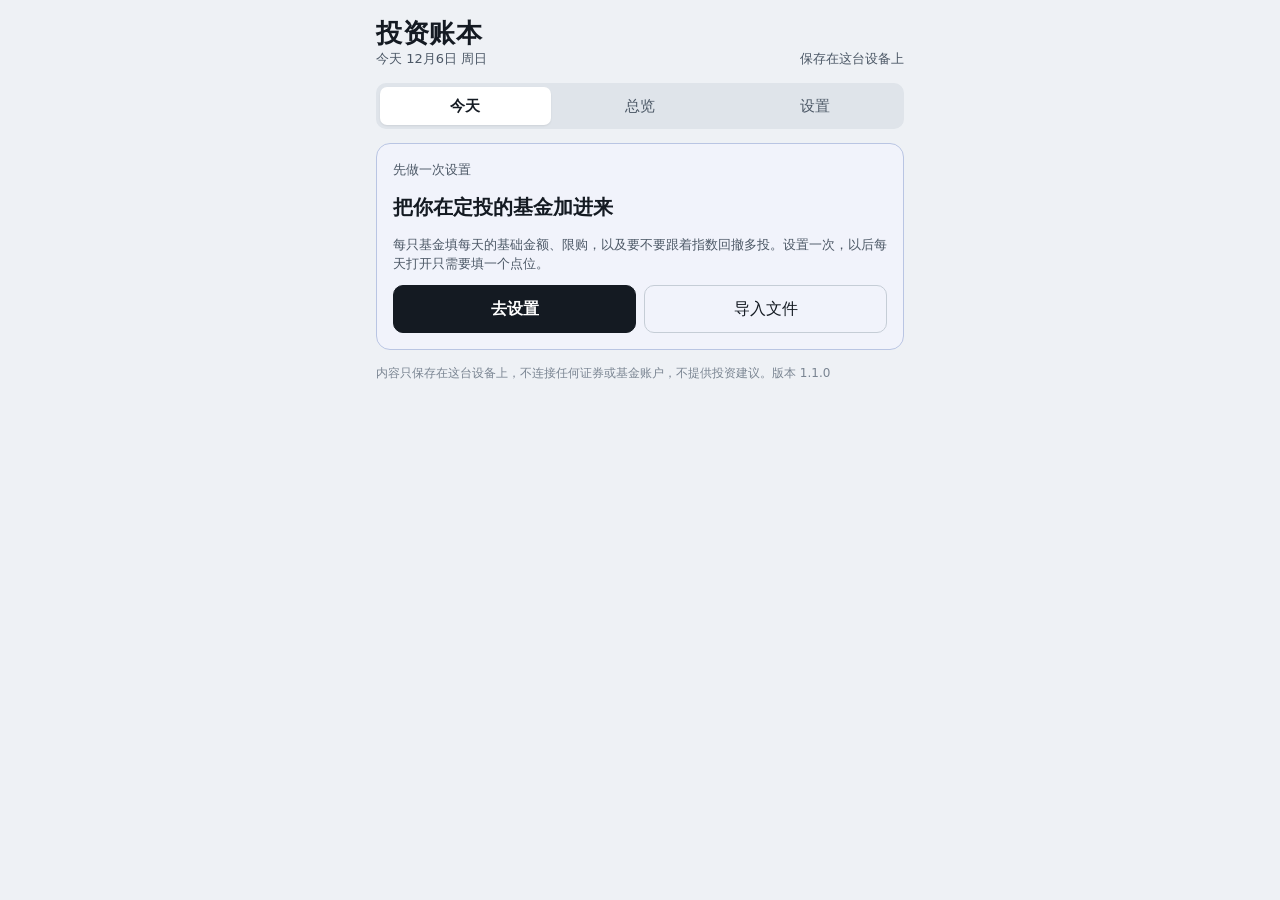
==== commit f7d66818: "投资账本 1.1.0：用持仓截图的文字更新市值和持仓收益 - 总览新增“用截图更新持仓”：粘贴实况文本识别出的文字，按基金名称分段，找出资产、持仓收益、收益率和单日限购，核对后写入 - 基金新增 co" ====
--- a/invest/index.html
+++ b/invest/index.html
@@ -225,7 +225,7 @@
 function cls(c){ return c > 0 ? 'up' : c < 0 ? 'down' : ''; }
 
 /* ---------- state ---------- */
-var APP_VERSION = '1.0.0';
+var APP_VERSION = '1.1.0';
 var LS_KEY = 'invest-book.v1', BK_KEY = 'invest-book.backupAt';
 var INDEX = { ndx: '纳斯达克100', spx: '标普500' };
 /* an example only: the owner sets their own rule in 设置 */
@@ -240,7 +240,7 @@
   };
 }
 var state = blank();
-var ui = { tab: 'today', editFund: null, addFund: false, editValue: null, confirmDel: null, showAll: false, manual: false, confirmUndo: false, confirmDelFund: false };
+var ui = { tab: 'today', snap: null, pasteBox: false, howto: false, editFund: null, addFund: false, editValue: null, confirmDel: null, showAll: false, manual: false, confirmUndo: false, confirmDelFund: false };
 var pending = null;
 
 function cleanIndex(x){
@@ -265,7 +265,9 @@
     index: INDEX[f.index] ? f.index : 'none',
     scale: !!f.scale && !!INDEX[f.index],
     base: n(f.base), limit: n(f.limit), prior: n(f.prior) || 0,
-    value: n(f.value), valueDate: n(f.value) != null && validDate(f.valueDate) ? f.valueDate : null
+    value: n(f.value), valueDate: n(f.value) != null && validDate(f.valueDate) ? f.valueDate : null,
+    /* cost as the fund platform reports it (资产 − 持仓收益), taken from a screenshot at snapTs */
+    cost: n(f.value) != null ? n(f.cost) : null, snapTs: Number.isFinite(f.snapTs) ? f.snapTs : 0
   };
 }
 function cleanEntry(e){
@@ -331,8 +333,12 @@
   return state.cash.balance - used;
 }
 function investedFor(f, upto){
+  /* after a screenshot, the platform's cost is the base; only purchases logged after it are added */
+  if (f.cost != null && !upto) return f.cost + state.entries.reduce(function(a, e){ return e.fund === f.id && e.ts > f.snapTs && e.date >= f.valueDate ? a + e.amt : a; }, 0);
   return f.prior + state.entries.reduce(function(a, e){ return e.fund === f.id && (!upto || e.date <= upto) ? a + e.amt : a; }, 0);
 }
+function baseOf(f){ return f.cost != null ? f.cost : investedFor(f, f.valueDate); }
+function gainOf(f){ return f.value == null ? null : f.value - baseOf(f); }
 
 /* ---------- header ---------- */
 function renderHeader(){
@@ -408,7 +414,7 @@
   var invested = funds.reduce(function(a, f){ return a + investedFor(f); }, 0);
   var withV = funds.filter(function(f){ return f.value != null; });
   var value = withV.reduce(function(a, f){ return a + f.value; }, 0);
-  var base = withV.reduce(function(a, f){ return a + investedFor(f, f.valueDate); }, 0);
+  var base = withV.reduce(function(a, f){ return a + baseOf(f); }, 0);
   var gain = value - base, rate = base > 0 ? gain / base : 0;
   var oldest = withV.map(function(f){ return f.valueDate; }).sort()[0];
   var ws = weekStart(t), ms = t.slice(0, 8) + '01', ys = t.slice(0, 5) + '01-01';
@@ -416,15 +422,15 @@
   var dates = {}; state.entries.forEach(function(e){ dates[e.date] = true; });
   var dlist = Object.keys(dates).sort(), first = dlist[0];
 
-  var h = '<div class="tiles">';
+  var h = snapCard() + '<div class="tiles">';
   if (withV.length){
     h += '<div class="tile wide"><span class="k">当前市值</span><span class="v num">' + fmt(value, { big: true }) + '</span><span class="s">' + (withV.length < funds.length ? funds.length - withV.length + ' 只基金还没填市值，没算在内 · ' : '') + '最早一只更新于 ' + mdCn(oldest) + '</span></div>'
-      + '<div class="tile"><span class="k">收益</span><span class="v num ' + cls(gain) + '">' + fmt(gain, { sign: true, big: true }) + '</span><span class="s">市值减去对应的投入</span></div>'
+      + '<div class="tile"><span class="k">收益</span><span class="v num ' + cls(gain) + '">' + fmt(gain, { sign: true, big: true }) + '</span><span class="s">' + (withV.some(function(f){ return f.cost != null; }) ? '截图里的持仓收益' : '市值减去对应的投入') + '</span></div>'
       + '<div class="tile"><span class="k">收益率</span><span class="v num ' + cls(gain) + '">' + pct(rate) + '</span><span class="s">没有年化</span></div>';
   } else {
     h += '<div class="tile wide"><span class="k">当前市值</span><span class="v" style="font-size:18px;font-weight:600">还没填</span><span class="s">在下面的基金表里点“市值”，填基金 app 里显示的持有金额</span></div>';
   }
-  h += '<div class="tile"><span class="k">累计投入</span><span class="v num">' + fmt(invested, { big: true }) + '</span><span class="s">含开始前已投的本金</span></div>'
+  h += '<div class="tile"><span class="k">累计投入</span><span class="v num">' + fmt(invested, { big: true }) + '</span><span class="s">' + (funds.some(function(f){ return f.cost != null; }) ? '截图里的持仓成本，加上之后记的' : '含开始前已投的本金') + '</span></div>'
     + '<div class="tile"><span class="k">今年投入</span><span class="v num">' + fmt(sumFrom(ys), { big: true }) + '</span><span class="s">本月 ' + fmt(sumFrom(ms), { big: true }) + ' · 本周 ' + fmt(sumFrom(ws), { big: true }) + '</span></div>'
     + '</div>';
 
@@ -442,13 +448,15 @@
   else {
     h += '<div class="tablewrap"><table><thead><tr><th>基金</th><th class="r">投入</th><th class="r">市值</th><th class="r">收益</th></tr></thead><tbody>';
     funds.forEach(function(f){
-      var inv = investedFor(f), g = f.value != null ? f.value - investedFor(f, f.valueDate) : null;
+      var inv = investedFor(f), g = gainOf(f);
       h += '<tr class="fundrow"><td>' + esc(f.name) + '</td><td class="r n">' + fmt(inv, { big: true }) + '</td><td class="r n"><button class="link" type="button" data-act="value" data-id="' + f.id + '">' + (f.value != null ? fmt(f.value, { big: true }) : '填市值') + '</button></td><td class="r n ' + (g == null ? '' : cls(g)) + '">' + (g == null ? '—' : fmt(g, { sign: true, big: true })) + '</td></tr>';
       if (ui.editValue === f.id){
-        h += '<tr><td colspan="4"><form class="inline" data-form="value" data-id="' + f.id + '" novalidate><div class="field"><label for="v-amt">' + esc(f.name) + '现在的持有金额</label><div class="unit"><span>¥</span><input class="inp" type="text" inputmode="decimal" id="v-amt" value="' + plain(f.value) + '" placeholder="基金 app 里显示的金额"></div></div><p class="hint">按今天 ' + mdCn(t) + ' 记。收益会和今天及以前的投入比较。</p><p class="msg" id="v-msg"></p><div class="actions"><button class="btn small" type="submit">保存</button><button class="btn ghost small" type="button" data-act="cancel-value">取消</button></div></form></td></tr>';
+        h += '<tr><td colspan="4"><form class="inline" data-form="value" data-id="' + f.id + '" novalidate><div class="field"><label for="v-amt">' + esc(f.name) + '现在的持有金额</label><div class="unit"><span>¥</span><input class="inp" type="text" inputmode="decimal" id="v-amt" value="' + plain(f.value) + '" placeholder="基金 app 里显示的金额"></div></div><p class="hint">按今天 ' + mdCn(t) + ' 记。' + (f.cost != null ? '持仓成本会按截图之后记的定投顺延。' : '收益会和今天及以前的投入比较。') + '</p><p class="msg" id="v-msg"></p><div class="actions"><button class="btn small" type="submit">保存</button><button class="btn ghost small" type="button" data-act="cancel-value">取消</button></div></form></td></tr>';
       }
     });
     h += '</tbody></table></div>';
+    if (withV.some(function(f){ return investedFor(f) !== baseOf(f); }))
+      h += '<p class="hint">“投入”含市值更新之后才记的买入；市值和收益还是更新那天的，下次更新后就对上了。</p>';
   }
   h += '</section>';
 
@@ -473,6 +481,176 @@
     h += '</tbody></table></div>' + (!ui.showAll && rows.length > 15 ? '<p><button class="link" type="button" data-act="all">显示全部 ' + rows.length + ' 笔</button></p>' : '');
   }
   return h + '</section>';
+}
+
+
+/* ---------- screenshot text → holdings ---------- */
+/* The text comes from iPhone Live Text (实况文本). Labels and numbers may arrive label-number-label-number,
+   or as a row of labels followed by a row of numbers; each number goes to the oldest waiting label of its kind. */
+var LABELS = [
+  ['资产详情', 'skip'], ['持仓成本单价', 'n4'], ['持仓收益率', 'rate'], ['持有收益率', 'rate'], ['持仓收益', 'gain'], ['持有收益', 'gain'],
+  ['基金资产', 'value'], ['持有资产', 'value'], ['持有金额', 'value'], ['资产总额', 'value'], ['总资产', 'value'], ['资产', 'value'], ['市值', 'value'],
+  ['昨日收益', 'money'], ['日收益', 'money'], ['昨日', 'money'], ['累计收益', 'money'], ['持仓成本', 'money'], ['平均成本', 'n4'],
+  ['最新净值', 'n4'], ['单位净值', 'n4'], ['日涨幅', 'pct'], ['全部份额', 'share'], ['可用份额', 'share'], ['持有份额', 'share']
+];
+var ACCEPT = { value: { M: 1 }, gain: { M: 1 }, money: { M: 1 }, rate: { P: 1 }, pct: { P: 1 }, n4: { N4: 1 }, share: { S: 1, M: 1 }, skip: {} };
+var NUM_RE = '[+-]?(?:\\d{1,3}(?:,\\d{3})+|\\d+)(?:\\.\\d+)?(?:\\s*(?:%|份))?';
+var TOKEN_RE = new RegExp('(' + LABELS.map(function(l){ return l[0]; }).sort(function(a, b){ return b.length - a.length; }).join('|') + ')|(' + NUM_RE + ')|((?:^|\\s)-{2,}(?=\\s|$))', 'g');
+function normOcr(s){
+  return String(s || '').replace(/[０-９]/g, function(d){ return String.fromCharCode(d.charCodeAt(0) - 0xFEE0); })
+    .replace(/（/g, '(').replace(/）/g, ')').replace(/％/g, '%').replace(/＋/g, '+').replace(/[−–—－]/g, '-')
+    .replace(/(\d)，(\d{3})/g, '$1,$2').replace(/：/g, ':').replace(/ /g, ' ')
+    .replace(/(^|\s)([+-])\s+(?=\d)/gm, '$1$2');
+}
+function numClass(tok){
+  if (/%$/.test(tok)) return 'P';
+  if (/份$/.test(tok)) return 'S';
+  var m = tok.match(/\.(\d+)/), d = m ? m[1].length : 0;
+  return d === 2 ? 'M' : d >= 3 ? 'N4' : 'I';
+}
+function numCents(tok){ var v = parseFloat(tok.replace(/[,\s%份+]/g, '')); return isFinite(v) ? Math.round(v * 100) : null; }
+function isNameLine(l){
+  var x = l.replace(/\s/g, '');
+  return x.length >= 6 && x.length <= 40 && /[一-龥]{2}/.test(x) && /(纳斯达克|纳指|标普|沪深300|中证|恒生|QDII|ETF|联接)/.test(x)
+    && !/[:%|｜]/.test(x) && !/(关联|业绩|基准|同类|自选|走势|收益|计算|方案)/.test(x);
+}
+function indexOfName(n){ return /纳斯达克|纳指/.test(n) ? 'ndx' : /标普/.test(n) ? 'spx' : 'none'; }
+function nameKey(n){ return n.replace(/\(.*?\)/g, '').replace(/[^一-龥A-Za-z0-9]/g, ''); }
+function shareClass(n){ var m = n.replace(/\s/g, '').match(/([A-EI])类?$/); return m ? m[1] : ''; }
+function matchFund(name){
+  var best = null, bs = 0, b = nameKey(name);
+  state.funds.forEach(function(f){
+    var a = nameKey(f.name), sc = 0;
+    if (a === b) sc += 5;
+    if (a.slice(0, 2) === b.slice(0, 2)) sc += 2;
+    if (f.index !== 'none' && f.index === indexOfName(name)) sc += 2;
+    if (shareClass(f.name) && shareClass(f.name) === shareClass(name)) sc += 1;
+    if (sc > bs){ bs = sc; best = f; }
+  });
+  return bs >= 4 ? best : null;
+}
+/* rate shown by the platform vs. gain ÷ (资产 − 持仓收益); platforms round and some use their own base, so only roughly */
+function consistent(r){
+  if (r.value == null || r.value <= 0 || r.gain == null || r.rate == null) return false;
+  var cost = r.value - r.gain; if (cost <= 0) return false;
+  var exp = r.gain / cost * 100;
+  if (Math.abs(exp) < 0.015 || Math.abs(r.rate) < 0.015) return Math.abs(exp - r.rate) < 0.015;
+  var q = r.rate / exp; return q >= 0.5 && q <= 2;
+}
+function tokenize(lines){
+  var out = [];
+  lines.forEach(function(line){
+    var m; TOKEN_RE.lastIndex = 0;
+    while ((m = TOKEN_RE.exec(line))){
+      if (m[1]){ for (var i = 0; i < LABELS.length; i++) if (LABELS[i][0] === m[1]){ out.push({ label: LABELS[i][1] }); break; } }
+      else if (m[3]) out.push({ cls: 'X' });
+      else { var tok = m[2].trim(), c = numClass(tok); if (c !== 'I') out.push({ cls: c, v: c === 'P' ? parseFloat(tok) : numCents(tok) }); }
+    }
+  });
+  return out;
+}
+/* each number goes to the oldest label still waiting for a number of its kind; "--" fills any waiting label */
+function assign(tokens){
+  var pending = [], got = {};
+  tokens.forEach(function(t){
+    if (t.label){ pending.push({ type: t.label, done: false }); if (pending.length > 10) pending.shift(); return; }
+    for (var j = 0; j < pending.length; j++){
+      var p = pending[j];
+      if (!p.done && (t.cls === 'X' || ACCEPT[p.type][t.cls])){ p.done = true; if (t.cls !== 'X' && !(p.type in got)) got[p.type] = t.v; break; }
+    }
+  });
+  return { value: got.value != null ? got.value : null, gain: got.gain != null ? got.gain : null, rate: got.rate != null ? got.rate : null };
+}
+function parseSegment(lines){
+  var tokens = tokenize(lines);
+  /* the number may sit above its label (big figure, small caption under it): read backwards, that becomes label-then-number */
+  var score = function(r){ return (r.value != null) + (r.gain != null) + (r.rate != null) + (consistent(r) ? 2 : 0); };
+  var fwd = assign(tokens), back = assign(tokens.slice().reverse());
+  var r = score(back) > score(fwd) ? back : fwd;
+  var monies = tokens.filter(function(t){ return t.cls === 'M'; }).map(function(t){ return Math.abs(t.v); });
+  var lim = lines.join(' ').match(/(?:购买上限|限购|限额)\D{0,6}?(\d+(?:\.\d{1,2})?)\s*元/);
+  var warn = [];
+  if (r.value == null && monies.length){ r.value = Math.max.apply(null, monies); warn.push('没找到“资产”这几个字，资产是按最大的数字猜的'); }
+  if (r.gain == null) warn.push('没认出持仓收益，请填上');
+  if (r.gain != null && r.rate != null && r.gain !== 0 && r.rate !== 0 && (r.gain > 0) !== (r.rate > 0)) warn.push('持仓收益和收益率一正一负，请核对正负号');
+  else if (r.gain != null && r.rate != null && !consistent(r)) warn.push('持仓收益和收益率对不太上，请对照截图核对');
+  r.limit = lim ? Math.round(parseFloat(lim[1]) * 100) : null; r.warn = warn;
+  return r;
+}
+function parseHoldings(raw){
+  var lines = normOcr(raw).split(/\r?\n/).map(function(l){ return l.trim(); }).filter(Boolean);
+  var starts = [];
+  lines.forEach(function(l, i){ if (isNameLine(l) && (!starts.length || i - starts[starts.length - 1] > 2)) starts.push(i); });
+  var segs = starts.length ? starts.map(function(st, k){ return { name: lines[st].replace(/\s*(详情|基金详情|>|›)\s*$/g, '').trim(), body: lines.slice(st + 1, k + 1 < starts.length ? starts[k + 1] : lines.length) }; })
+                           : [{ name: '', body: lines }];
+  return segs.map(function(sg){
+    var r = parseSegment(sg.body), f = sg.name ? matchFund(sg.name) : null;
+    r.name = sg.name; r.fundId = f ? f.id : (sg.name ? 'new' : (state.funds[0] ? state.funds[0].id : 'new'));
+    return r;
+  }).filter(function(r){ return r.value != null; });
+}
+function signedCents(v){
+  v = String(v == null ? '' : v).replace(/[,，\s¥￥元]/g, '').replace(/[−–—－]/g, '-').replace(/^\+/, '');
+  if (!/^-?\d+(\.\d{1,2})?$/.test(v)) return null;
+  return Math.round(parseFloat(v) * 100);
+}
+function snapCard(){
+  var h = '<section class="card"><div class="head"><h2>用截图更新持仓</h2><button class="link" type="button" data-act="howto">' + (ui.howto ? '收起' : '怎么把截图变成文字') + '</button></div>';
+  if (ui.howto){
+    h += '<div style="display:grid;gap:8px;font-size:14px"><p><b>设置一次快捷指令（推荐）</b></p><ol style="padding-left:20px;list-style:decimal;display:grid;gap:4px">'
+      + '<li>打开“快捷指令”app，点右上角“+”新建。</li><li>添加操作“从图像中提取文本”。</li><li>再添加操作“拷贝至剪贴板”。</li>'
+      + '<li>在这个快捷指令的设置里打开“在共享表单中显示”，接收类型选“图像”。</li><li>命名为“导入投资账本”。</li></ol>'
+      + '<p>以后：在相册打开持仓截图 → 分享 → 选“导入投资账本” → 回到这里点“粘贴截图文字”。</p>'
+      + '<p><b>不想设置也行</b>：在相册打开截图，点右下角的识别文字按钮（实况文本），长按文字选“全选”，拷贝，回来粘贴。</p>'
+      + '<p class="hint">文字识别在你的手机上完成，截图不会上传。不同 iOS 版本里按钮名字可能略有不同。</p></div>';
+  }
+  if (ui.snap){
+    var opts = function(sel){ return state.funds.map(function(f){ return '<option value="' + f.id + '"' + (f.id === sel ? ' selected' : '') + '>' + esc(f.name) + '</option>'; }).join('') + '<option value="new"' + (sel === 'new' ? ' selected' : '') + '>新建一只基金</option>'; };
+    h += '<form data-form="snap" novalidate style="display:grid;gap:12px"><p class="hint">认出 ' + ui.snap.length + ' 只基金。请核对数字，不对的直接改。</p>'
+      + ui.snap.map(function(r, i){
+        return '<div class="inline"><p class="li-sub">截图里：' + esc(r.name || '没认出基金名称') + '</p>'
+          + '<div class="field"><label for="s-fund-' + i + '">对应你的</label><select class="inp" id="s-fund-' + i + '">' + opts(r.fundId) + '</select></div>'
+          + '<div class="pair"><div class="field"><label for="s-val-' + i + '">资产</label><div class="unit"><span>¥</span><input class="inp" type="text" inputmode="decimal" id="s-val-' + i + '" value="' + plain(r.value) + '"></div></div>'
+          + '<div class="field"><label for="s-gain-' + i + '">持仓收益</label><div class="unit"><span>¥</span><input class="inp" type="text" inputmode="text" id="s-gain-' + i + '" value="' + (r.gain != null ? (r.gain < 0 ? '-' : '') + plain(Math.abs(r.gain)) : '') + '" placeholder="亏损前面加 -"></div></div></div>'
+          + (r.gain != null ? '<p class="hint">持仓成本 = 资产 − 持仓收益 = ' + fmt(r.value - r.gain) + (r.rate != null ? '；截图里的收益率是 ' + (r.rate > 0 ? '+' : r.rate < 0 ? '−' : '') + Math.abs(r.rate).toFixed(2) + '%' : '') + '</p>' : '')
+          + (r.limit != null ? '<label class="check" for="s-lim-' + i + '"><input type="checkbox" id="s-lim-' + i + '" checked><span>截图里写着每天限购 ' + fmt(r.limit) + '，同时改成这个限购</span></label>' : '')
+          + (r.warn.length ? '<p class="msg">' + esc(r.warn.join('；')) + '</p>' : '')
+          + '</div>';
+      }).join('')
+      + '<p class="msg" id="s-msg"></p><div class="actions"><button class="btn" type="submit">确认更新</button><button class="btn ghost" type="button" data-act="snap-cancel">取消</button></div></form>';
+  } else {
+    h += '<p class="hint">把基金 app 里的持仓页截图变成文字粘贴进来，自动填资产和持仓收益。还在确认中的买入，截图里通常还没有，下次截图会补上。</p><div class="actions"><button class="btn" type="button" data-act="paste">粘贴截图文字</button></div>';
+    if (ui.pasteBox) h += '<div class="field"><label for="s-text">没能直接读到剪贴板。长按下面的框，选“粘贴”，再点“识别”</label><textarea class="inp text" id="s-text" rows="5" style="height:auto;padding:10px 11px"></textarea></div><div class="actions"><button class="btn ghost" type="button" data-act="recognize">识别</button></div>';
+  }
+  return h + '</section>';
+}
+function runParse(text){
+  var res = parseHoldings(text);
+  if (!res.length){ ui.pasteBox = true; render(); toast('没认出持仓信息。确认粘贴的是持仓详情页的文字。'); return; }
+  ui.snap = res; ui.pasteBox = false; $('#toast').hidden = true; render();
+}
+function applySnap(){
+  var msg = $('#s-msg'), ups = [], ts = Date.now(), t = today();
+  for (var i = 0; i < ui.snap.length; i++){
+    var v = toCents($('#s-val-' + i).value), g = signedCents($('#s-gain-' + i).value);
+    if (v == null || g == null){ msg.textContent = '第 ' + (i + 1) + ' 只的资产或持仓收益不是有效数字。'; return; }
+    if (g > v){ msg.textContent = '第 ' + (i + 1) + ' 只的持仓收益比资产还大，请核对。'; return; }
+    var lim = $('#s-lim-' + i);
+    ups.push({ fundId: $('#s-fund-' + i).value, name: ui.snap[i].name, value: v, gain: g, limit: lim && lim.checked ? ui.snap[i].limit : null });
+  }
+  ups.forEach(function(u){
+    var f = u.fundId === 'new' ? null : fundById(u.fundId);
+    if (!f){
+      var nm = (u.name || '新基金').slice(0, 30), idx = indexOfName(nm);
+      f = cleanFund({ id: uid(), name: nm, index: idx, scale: idx === 'ndx', base: null, limit: null, prior: 0 });
+      state.funds.push(f);
+    }
+    f.value = u.value; f.valueDate = t; f.cost = u.value - u.gain; f.snapTs = ts;
+    if (u.limit != null) f.limit = u.limit;
+  });
+  ui.snap = null;
+  if (save()) toast('已更新 ' + ups.length + ' 只基金');
+  render();
 }
 
 /* ---------- 设置 ---------- */
@@ -485,6 +663,7 @@
     + '<label class="check" for="f-scale"><input type="checkbox" id="f-scale"' + (f.scale ? ' checked' : '') + '><span>跟着指数回撤多投（按下面的跌多投规则乘倍数）</span></label>'
     + '<div class="pair"><div class="field"><label for="f-limit">每天限购 <span class="hint">没有就留空</span></label><div class="unit"><span>¥</span><input class="inp" type="text" inputmode="decimal" id="f-limit" value="' + plain(f.limit) + '"></div></div>'
     + '<div class="field"><label for="f-prior">用这个之前已投的本金</label><div class="unit"><span>¥</span><input class="inp" type="text" inputmode="decimal" id="f-prior" value="' + (f.prior ? plain(f.prior) : '') + '" placeholder="0"></div></div></div>'
+    + (f.cost != null ? '<p class="hint">已经用截图更新过：持仓成本按截图里的算，“之前已投的本金”不再参与计算。</p>' : '')
     + '<p class="msg" id="f-msg"></p><div class="actions"><button class="btn small" type="submit">保存</button><button class="btn ghost small" type="button" data-act="cancel-fund">取消</button></div>'
     + (ui.editFund ? '<p><button class="link danger" type="button" data-act="del-fund">' + (ui.confirmDelFund ? '再点一次确认删除这只基金' : '删除这只基金') + '</button></p>' : '')
     + '</form>';
@@ -496,7 +675,8 @@
     if (ui.editFund === f.id) return '<li>' + fundForm(f) + '</li>';
     var bits = [INDEX[f.index] || '其他指数', f.base != null ? '每天 ' + fmt(f.base) : '还没设金额', f.scale ? '跟着回撤多投' : '固定金额'];
     if (f.limit) bits.push('限购 ' + fmt(f.limit));
-    if (f.prior) bits.push('之前已投 ' + fmt(f.prior, { big: true }));
+    if (f.cost != null) bits.push('截图里的成本 ' + fmt(f.cost, { big: true }) + '（' + mdCn(f.valueDate) + '）');
+    else if (f.prior) bits.push('之前已投 ' + fmt(f.prior, { big: true }));
     return '<li><div class="li-top"><b>' + esc(f.name) + '</b><button class="link" type="button" data-act="edit-fund" data-id="' + f.id + '">改</button></div><p class="li-sub">' + esc(bits.join(' · ')) + '</p></li>';
   }).join('') + '</ul>' + (!state.funds.length && !ui.addFund ? '<p class="empty">还没有基金。</p>' : '') + '</section>';
 
@@ -620,6 +800,16 @@
   else if (act === 'keep'){ ui.confirmDel = null; render(); }
   else if (act === 'del'){ state.entries = state.entries.filter(function(e){ return e.id !== b.dataset.id; }); ui.confirmDel = null; if (save()) toast('已删除这一笔'); render(); }
   else if (act === 'all'){ ui.showAll = true; render(); }
+  else if (act === 'howto'){ ui.howto = !ui.howto; render(); }
+  else if (act === 'paste'){
+    var fallback = function(){ ui.pasteBox = true; render(); var ta = $('#s-text'); if (ta) ta.focus(); };
+    try {
+      if (navigator.clipboard && navigator.clipboard.readText) navigator.clipboard.readText().then(function(txt){ if (txt && txt.trim()) runParse(txt); else fallback(); }, fallback);
+      else fallback();
+    } catch (e) { fallback(); }
+  }
+  else if (act === 'recognize'){ var ta2 = $('#s-text'); if (ta2 && ta2.value.trim()) runParse(ta2.value); }
+  else if (act === 'snap-cancel'){ ui.snap = null; render(); }
   else if (act === 'add-fund'){ ui.addFund = true; ui.editFund = null; render(); $('#f-name').focus(); }
   else if (act === 'edit-fund'){ ui.editFund = b.dataset.id; ui.addFund = false; ui.confirmDelFund = false; render(); }
   else if (act === 'cancel-fund'){ ui.editFund = null; ui.addFund = false; ui.confirmDelFund = false; render(); }
@@ -657,9 +847,11 @@
 document.addEventListener('submit', function(ev){
   ev.preventDefault();
   var form = ev.target, kind = form.dataset.form, t = today();
+  if (kind === 'snap'){ applySnap(); return; }
   if (kind === 'value'){
     var c = toCents($('#v-amt').value), f = fundById(form.dataset.id);
     if (c == null){ $('#v-msg').textContent = '填一个金额，最多两位小数。'; return; }
+    if (f.cost != null){ f.cost = investedFor(f); f.snapTs = Date.now(); }
     f.value = c; f.valueDate = t; ui.editValue = null;
     if (save()) toast('市值已更新'); render();
   } else if (kind === 'manual'){
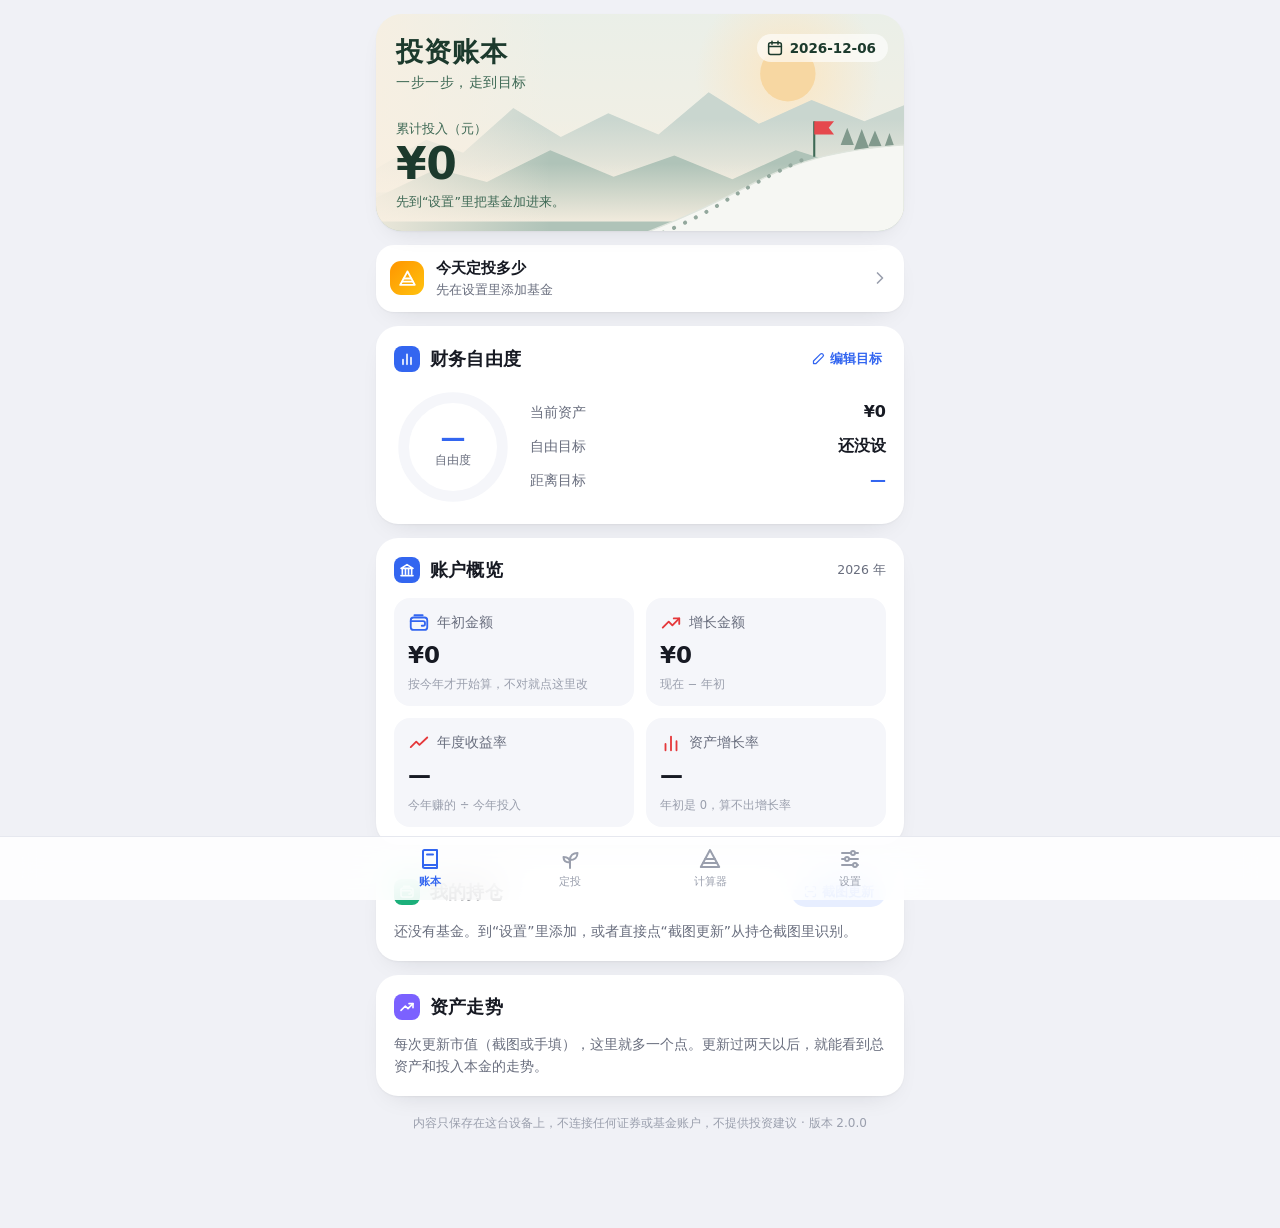
==== commit 8b68b9c4: "投资账本 2.0：账本 / 定投 / 计算器 / 设置 四个页面 - 账本：带插画的总资产卡片、财务自由度圆环、账户概览（年初金额、增长金额、年度收益率、资产增长率）、持仓占比、资产走势 - 定投：已" ====
--- a/invest/index.html
+++ b/invest/index.html
@@ -4,9 +4,8 @@
 <meta charset="utf-8">
 <meta name="viewport" content="width=device-width,initial-scale=1,viewport-fit=cover">
 <title>投资账本</title>
-<meta name="description" content="按跌多投的规则算出今天每只基金投多少，一键记下；看累计投入、市值、收益和目标进度。">
-<meta name="theme-color" content="#EEF1F5" media="(prefers-color-scheme: light)">
-<meta name="theme-color" content="#0E1318" media="(prefers-color-scheme: dark)">
+<meta name="description" content="按跌多投的规则算出今天每只基金投多少，一键记下；看总资产、财务自由度、定投进度和收益。">
+<meta name="theme-color" content="#F0F1F6" id="themeColor">
 <meta name="apple-mobile-web-app-capable" content="yes">
 <meta name="mobile-web-app-capable" content="yes">
 <meta name="apple-mobile-web-app-title" content="投资账本">
@@ -15,169 +14,321 @@
 <link rel="manifest" href="manifest.webmanifest">
 <link rel="apple-touch-icon" href="icon-180.png">
 <link rel="icon" type="image/png" sizes="192x192" href="icon-192.png">
-<link rel="stylesheet" href="https://fonts.googleapis.com/css2?family=Barlow+Semi+Condensed:wght@500;600;700&amp;display=swap" media="print" onload="this.media='all'">
 <style>
 html{-webkit-text-size-adjust:100%}
-:root{color-scheme:light}
-body{margin:0;padding:env(safe-area-inset-top,0px) env(safe-area-inset-right,0px) env(safe-area-inset-bottom,0px) env(safe-area-inset-left,0px);-webkit-tap-highlight-color:transparent}
+body{margin:0;-webkit-tap-highlight-color:transparent}
 [hidden]{display:none!important}
-/* Layout: a one-column ledger. "今天" opens on the one number that matters (how much to put in today) with the index
-   drawdown that produced it; "总览" is a few big read-only figures; "设置" holds everything that is typed once.
-   Chinese market colours: gains red, losses green, always with a sign. */
+/* Four pages, like a phone ledger: 账本 (what I own), 定投 (what I've put in), 计算器 (what to put in today, dark like a
+   trading tool), 设置. Chinese market colours: gains red, losses green, always with a sign.
+   Numbers use the rounded system face on Apple devices. */
 :root{
-  --bg:#EEF1F5; --surface:#FFFFFF; --ink:#141A22; --ink-2:#4C5866; --muted:#7A8592;
-  --line:#DFE4EA; --line-2:#C5CDD6; --accent:#3157C9; --up:#C9302C; --down:#11804A;
+  color-scheme:light;
+  --bg:#F0F1F6; --card:#FFFFFF; --tile:#F5F6FA; --ink:#171A23; --ink-2:#696E7E; --muted:#9A9FAD; --line:#E6E8EF;
+  --blue:#3366F0; --blue-soft:#E7EEFF; --violet:#7B61FF; --green:#16A35A; --green-soft:#E3F6EA; --orange:#FF9500; --purple:#8C5CF6;
+  --up:#E5383B; --down:#0E9F55; --on-accent:#FFFFFF;
+  --s1:#2a78d6; --s2:#eb6834; --s3:#1baf7a; --s4:#eda100; --s5:#e87ba4; --s6:#008300;
+  --heat1:#D6E2FF; --heat2:#9DB8FA; --heat3:#5E86F2; --heat4:#2D57D8;
+  --h-sky1:#E8EFE9; --h-sky2:#F8EFE1; --h-sun:#F7D7A2; --h-glow:#FBE6C3; --h-m1:#C9D6CF; --h-m2:#AFC3B8; --h-near:#F6F7F3; --h-edge:#DFE5DD;
+  --h-tree:#6D8A7C; --h-step:#93A89D; --h-ink:#1C3A2D; --h-ink-2:#3E6955; --h-pill:rgba(255,255,255,.62);
+  --shadow:0 1px 2px rgba(23,26,35,.04),0 10px 28px -16px rgba(23,26,35,.18);
+  --tabbar:rgba(255,255,255,.86);
   --font-body:-apple-system,BlinkMacSystemFont,"PingFang SC","Hiragino Sans GB","Microsoft YaHei","Noto Sans SC",system-ui,sans-serif;
-  --font-data:"Barlow Semi Condensed","DIN Alternate","Bahnschrift","Roboto Condensed",-apple-system,"PingFang SC","Microsoft YaHei",system-ui,sans-serif;
+  --font-num:ui-rounded,"SF Pro Rounded",-apple-system,BlinkMacSystemFont,"PingFang SC","Noto Sans SC",system-ui,sans-serif;
 }
 @media (prefers-color-scheme: dark){
   :root:not([data-theme="light"]){
-    --bg:#0E1318; --surface:#171D24; --ink:#E7ECF1; --ink-2:#A8B3BF; --muted:#86919D;
-    --line:#26303A; --line-2:#3A4652; --accent:#7D9BF2; --up:#F07272; --down:#3DBE7C;
     color-scheme:dark;
+    --bg:#121215; --card:#1D1D21; --tile:#27272C; --ink:#F1F2F5; --ink-2:#A6A9B4; --muted:#7E828E; --line:#303036;
+    --blue:#6B93FF; --blue-soft:#24304D; --violet:#9C88FF; --green:#38C77A; --green-soft:#1D3527; --orange:#FF9F0A; --purple:#A887FF;
+    --up:#FF6467; --down:#3DD68C;
+    --s1:#3987e5; --s2:#d95926; --s3:#199e70; --s4:#c98500; --s5:#d55181; --s6:#008300;
+    --heat1:#22304F; --heat2:#2E4C93; --heat3:#4570DA; --heat4:#7EA0FF;
+    --h-sky1:#16222A; --h-sky2:#22303A; --h-sun:#ECE6CF; --h-glow:rgba(236,230,207,.22); --h-m1:#2B3B44; --h-m2:#22313A; --h-near:#2F3F48; --h-edge:#3A4C55;
+    --h-tree:#16232A; --h-step:#647B86; --h-ink:#EAF2EC; --h-ink-2:#B5CABE; --h-pill:rgba(20,30,36,.55);
+    --shadow:none; --tabbar:rgba(29,29,33,.88);
   }
 }
-:root[data-theme="dark"]{
-  --bg:#0E1318; --surface:#171D24; --ink:#E7ECF1; --ink-2:#A8B3BF; --muted:#86919D;
-  --line:#26303A; --line-2:#3A4652; --accent:#7D9BF2; --up:#F07272; --down:#3DBE7C;
+:root[data-theme="dark"],:root[data-page="calc"]{
   color-scheme:dark;
+  --bg:#121215; --card:#1D1D21; --tile:#27272C; --ink:#F1F2F5; --ink-2:#A6A9B4; --muted:#7E828E; --line:#303036;
+  --blue:#6B93FF; --blue-soft:#24304D; --violet:#9C88FF; --green:#38C77A; --green-soft:#1D3527; --orange:#FF9F0A; --purple:#A887FF;
+  --up:#FF6467; --down:#3DD68C;
+  --s1:#3987e5; --s2:#d95926; --s3:#199e70; --s4:#c98500; --s5:#d55181; --s6:#008300;
+  --heat1:#22304F; --heat2:#2E4C93; --heat3:#4570DA; --heat4:#7EA0FF;
+  --h-sky1:#16222A; --h-sky2:#22303A; --h-sun:#ECE6CF; --h-glow:rgba(236,230,207,.22); --h-m1:#2B3B44; --h-m2:#22313A; --h-near:#2F3F48; --h-edge:#3A4C55;
+  --h-tree:#16232A; --h-step:#647B86; --h-ink:#EAF2EC; --h-ink-2:#B5CABE; --h-pill:rgba(20,30,36,.55);
+  --shadow:none; --tabbar:rgba(29,29,33,.88);
 }
 *,*::before,*::after{box-sizing:border-box}
-body{background:var(--bg);color:var(--ink);font-family:var(--font-body);font-size:15px;line-height:1.55;-webkit-font-smoothing:antialiased}
+body{background:var(--bg);color:var(--ink);font-family:var(--font-body);font-size:15px;line-height:1.55;-webkit-font-smoothing:antialiased;transition:background-color .25s}
 h1,h2,h3,p,ol,ul,dl,dd{margin:0}
 ol,ul{padding:0;list-style:none}
-button,input,select{font:inherit;color:inherit}
+button,input,select,textarea{font:inherit;color:inherit}
 button{cursor:pointer}
-:focus-visible{outline:2px solid var(--accent);outline-offset:2px}
+:focus-visible{outline:2px solid var(--blue);outline-offset:2px}
 .sr{position:absolute;width:1px;height:1px;overflow:hidden;clip-path:inset(50%);white-space:nowrap}
-.num{font-family:var(--font-data);font-variant-numeric:tabular-nums}
+.num{font-family:var(--font-num);font-variant-numeric:tabular-nums}
 .up{color:var(--up)} .down{color:var(--down)}
-
-.app{max-width:560px;margin-inline:auto;padding-inline:16px;padding-block:18px 56px;display:grid;gap:14px}
-.top{display:flex;align-items:flex-end;justify-content:space-between;gap:8px 16px;flex-wrap:wrap}
-.top h1{font-size:26px;font-weight:700;letter-spacing:.02em;line-height:1.2}
-.top p{font-size:13px;color:var(--ink-2)}
-.tabs{display:grid;grid-template-columns:repeat(3,minmax(0,1fr));gap:4px;background:var(--line);border-radius:10px;padding:4px;position:sticky;top:env(safe-area-inset-top,0px);z-index:3}
-.tabs button{border:0;border-radius:7px;background:transparent;height:38px;font-size:14.5px;color:var(--ink-2)}
-.tabs button[aria-selected="true"]{background:var(--surface);color:var(--ink);font-weight:600;box-shadow:0 1px 2px rgba(0,0,0,.08)}
-
-.card{background:var(--surface);border:1px solid var(--line);border-radius:14px;padding:16px;display:grid;gap:12px;min-width:0}
-.card > h2,.h2{font-size:15px;font-weight:600}
-.head{display:flex;align-items:baseline;justify-content:space-between;gap:10px}
-.eyebrow{font-size:12.5px;color:var(--ink-2)}
+svg.i{width:20px;height:20px;flex:none;fill:none;stroke:currentColor;stroke-width:2;stroke-linecap:round;stroke-linejoin:round}
+
+.app{max-width:560px;margin-inline:auto;padding:calc(14px + env(safe-area-inset-top,0px)) 16px calc(96px + env(safe-area-inset-bottom,0px));display:grid;gap:14px}
+#view{display:grid;gap:14px;min-width:0}
+.foot{font-size:12px;color:var(--muted);text-align:center;padding-top:4px}
+
+/* bottom tab bar */
+.tabbar{position:fixed;left:0;right:0;bottom:0;z-index:5;background:var(--tabbar);-webkit-backdrop-filter:saturate(1.6) blur(18px);backdrop-filter:saturate(1.6) blur(18px);border-top:1px solid var(--line);padding:6px max(10px,env(safe-area-inset-right,0px)) calc(6px + env(safe-area-inset-bottom,0px)) max(10px,env(safe-area-inset-left,0px))}
+.tabbar-in{max-width:560px;margin:0 auto;display:grid;grid-template-columns:repeat(4,minmax(0,1fr))}
+.tabbar button{border:0;background:none;display:grid;justify-items:center;gap:2px;padding:4px 0;font-size:11px;color:var(--muted)}
+.tabbar button svg.i{width:24px;height:24px}
+.tabbar button[aria-selected="true"]{color:var(--blue);font-weight:600}
+:root[data-page="calc"] .tabbar button[aria-selected="true"]{color:var(--orange)}
+
+/* cards */
+.card{background:var(--card);border-radius:22px;padding:18px;display:grid;gap:14px;min-width:0;box-shadow:var(--shadow)}
+.sh{display:flex;align-items:center;gap:10px;min-width:0}
+.sh h2{font-size:18px;font-weight:700;letter-spacing:.01em;flex:1;min-width:0}
+.badge{width:26px;height:26px;border-radius:8px;display:grid;place-items:center;flex:none;color:#fff}
+.badge svg.i{width:16px;height:16px;stroke-width:2.4}
+.pill{border:0;border-radius:999px;padding:5px 12px;font-size:13px;font-weight:600;background:var(--blue-soft);color:var(--blue);display:inline-flex;align-items:center;gap:4px;white-space:nowrap}
+.pill.green{background:var(--green-soft);color:var(--green)}
+.pill.plain{background:none;color:var(--ink-2);font-weight:400;padding-inline:4px}
+.pill svg.i{width:15px;height:15px}
 .hint{font-size:12.5px;color:var(--ink-2)}
 .hint:empty{display:none}
 .msg{font-size:13px;color:var(--up)}
 .msg:empty{display:none}
-
-/* today */
-.hero{background:color-mix(in srgb,var(--accent) 7%,var(--surface));border-color:color-mix(in srgb,var(--accent) 22%,var(--line))}
-.big{font:700 52px/1 var(--font-data);font-variant-numeric:tabular-nums;letter-spacing:-.01em;overflow-wrap:anywhere}
-.big small{font:500 17px var(--font-body);color:var(--ink-2);margin-left:6px;letter-spacing:0}
-.idx{display:grid;gap:8px;padding-top:12px;border-top:1px solid var(--line)}
-.idx-row{display:grid;grid-template-columns:minmax(0,1fr) 150px;gap:10px;align-items:center}
-.idx-row b{font-weight:600;font-size:14.5px}
-.idx-facts{display:flex;flex-wrap:wrap;gap:4px 12px;font-size:13px;color:var(--ink-2)}
-.chip{display:inline-flex;align-items:center;gap:4px;border-radius:999px;padding:1px 9px;font-size:12.5px;background:var(--bg);color:var(--ink);border:1px solid var(--line-2)}
-.chip.hot{border-color:var(--accent);color:var(--accent)}
-.plan{display:grid}
-.plan li{display:grid;grid-template-columns:minmax(0,1fr) auto;gap:2px 12px;padding:10px 0;border-top:1px solid var(--line);align-items:baseline}
-.plan li:first-child{border-top:0}
-.plan .nm{font-size:14.5px;font-weight:600;overflow-wrap:anywhere}
-.plan .amt{font:600 20px var(--font-data);font-variant-numeric:tabular-nums;text-align:right}
-.plan .why{grid-column:1 / -1;font-size:12.5px;color:var(--ink-2)}
-.plan .off{color:var(--muted)}
-
-.inp{width:100%;min-width:0;height:44px;padding:0 11px;border:1px solid var(--line-2);border-radius:9px;background:var(--surface);font:500 17px var(--font-data);font-variant-numeric:tabular-nums}
+.empty{font-size:14px;color:var(--ink-2)}
+
+/* hero (账本) */
+.hero{position:relative;overflow:hidden;border-radius:26px;min-height:214px;padding:22px 20px 20px;color:var(--h-ink);box-shadow:var(--shadow);isolation:isolate}
+.hero .scene{position:absolute;inset:0;width:100%;height:100%;z-index:-1}
+.hero h1{font-size:27px;font-weight:800;letter-spacing:.04em;line-height:1.2}
+.hero .slogan{font-size:13.5px;color:var(--h-ink-2);margin-top:4px;letter-spacing:.04em}
+.hero .datepill{position:absolute;top:20px;right:16px;display:flex;align-items:center;gap:6px;background:var(--h-pill);border-radius:999px;padding:5px 12px 5px 9px;font:600 13.5px var(--font-num);-webkit-backdrop-filter:blur(6px);backdrop-filter:blur(6px)}
+.hero .datepill svg.i{width:18px;height:18px}
+.hero .lab{font-size:13px;color:var(--h-ink-2);margin-top:26px}
+.hero .total{font:800 44px/1.05 var(--font-num);font-variant-numeric:tabular-nums;letter-spacing:-.01em;margin-top:2px;overflow-wrap:anywhere}
+.hero .sub{font-size:12.5px;color:var(--h-ink-2);margin-top:4px}
+
+.strip{display:flex;align-items:center;gap:12px;background:var(--card);border-radius:18px;padding:12px 14px;box-shadow:var(--shadow);border:0;text-align:left;width:100%}
+.strip .badge{width:34px;height:34px;border-radius:11px;background:linear-gradient(135deg,#FF9500,#FFC20E)}
+.strip .badge svg.i{width:19px;height:19px}
+.strip .t{flex:1;min-width:0;display:grid}
+.strip .t b{font-size:15px}
+.strip .t span{font-size:12.5px;color:var(--ink-2)}
+.strip > svg.i{color:var(--muted)}
+
+/* ring + key/values */
+.ringrow{display:grid;grid-template-columns:118px minmax(0,1fr);gap:18px;align-items:center}
+.ring{width:118px;height:118px;position:relative}
+.ring svg{display:block;width:100%;height:100%}
+.ring .t{position:absolute;inset:0;display:grid;place-content:center;text-align:center}
+.ring .t b{font:800 25px/1.1 var(--font-num);color:var(--blue)}
+.ring .t small{font-size:12px;color:var(--ink-2)}
+.ring.sm{width:100px;height:100px}
+.ring.sm .t b{font-size:20px;color:var(--ink)}
+.kv{display:grid;grid-template-columns:auto minmax(0,1fr);gap:12px 10px;font-size:14px;align-items:baseline}
+.kv dt{color:var(--ink-2)}
+.kv dd{text-align:right;font:700 16px var(--font-num);font-variant-numeric:tabular-nums;overflow-wrap:anywhere}
+.kv dd.hl{color:var(--blue)}
+
+/* tiles */
+.tiles{display:grid;grid-template-columns:repeat(2,minmax(0,1fr));gap:12px}
+.tile{background:var(--tile);border-radius:16px;padding:14px;display:grid;gap:8px;align-content:start;min-width:0;border:0;text-align:left}
+button.tile{cursor:pointer}
+.tile .k{display:flex;align-items:center;gap:7px;font-size:14px;color:var(--ink-2)}
+.tile .k svg.i{width:22px;height:22px}
+.tile .v{font:800 23px/1.15 var(--font-num);font-variant-numeric:tabular-nums;overflow-wrap:anywhere}
+.tile .s{font-size:11.5px;color:var(--muted);line-height:1.4}
+.tiles.solo .tile{background:var(--card);box-shadow:var(--shadow);border-radius:20px;padding:16px}
+.tiles.solo .tile .v{font-size:25px}
+
+/* goal progress */
+.prog{display:grid;grid-template-columns:100px minmax(0,1fr);gap:18px;align-items:center}
+.prog .done-k{font-size:13px;color:var(--ink-2)}
+.prog .done-v{font:800 30px/1.15 var(--font-num);font-variant-numeric:tabular-nums;overflow-wrap:anywhere}
+.prog .goal{font-size:13.5px;color:var(--ink-2);display:flex;flex-wrap:wrap;gap:4px 10px;margin-top:4px}
+.prog .goal b{color:var(--green)}
+
+/* holdings */
+.sum3{display:grid;grid-template-columns:repeat(3,minmax(0,1fr));gap:8px}
+.sum3 div{display:grid;gap:2px;min-width:0}
+.sum3 span{font-size:12px;color:var(--ink-2)}
+.sum3 b{font:800 18px var(--font-num);font-variant-numeric:tabular-nums;overflow-wrap:anywhere}
+.alloc{display:flex;gap:2px;height:12px;border-radius:6px;overflow:hidden;background:var(--tile)}
+.alloc i{display:block;height:100%;min-width:3px}
+.funds{display:grid}
+.funds > li{display:grid;grid-template-columns:10px minmax(0,1fr) auto;gap:4px 10px;align-items:center;padding:12px 0;border-top:1px solid var(--line)}
+.funds > li:first-child{border-top:0;padding-top:4px}
+.funds .dot{width:10px;height:10px;border-radius:50%}
+.funds .nm{font-weight:600;font-size:14.5px;overflow-wrap:anywhere}
+.funds .nm small{display:block;font-weight:400;font-size:12px;color:var(--ink-2)}
+.funds .val{text-align:right;display:grid;justify-items:end}
+.funds .val b{font:700 16px var(--font-num);font-variant-numeric:tabular-nums}
+.funds .val span{font:600 12.5px var(--font-num);font-variant-numeric:tabular-nums}
+.funds .edit{grid-column:1 / -1}
+.linkbtn{background:none;border:0;padding:2px 0;color:var(--blue);font-size:13px;font-weight:600}
+.link{background:none;border:0;padding:4px 0;font-size:13px;color:var(--ink-2);text-decoration:underline;text-underline-offset:3px}
+.link.danger{color:var(--up)}
+
+/* charts */
+.viz{position:relative;min-width:0}
+.viz svg{display:block;width:100%;height:auto;overflow:visible}
+.viz .grid{stroke:var(--line);stroke-width:1}
+.viz .ax{fill:var(--muted);font:500 10.5px var(--font-num)}
+.legend{display:flex;flex-wrap:wrap;gap:4px 14px;font-size:12.5px;color:var(--ink-2)}
+.legend i{display:inline-block;width:14px;height:0;border-top:2px solid;vertical-align:middle;margin-right:5px}
+.legend i.dash{border-top-style:dashed}
+.tip{position:absolute;z-index:2;pointer-events:none;background:var(--ink);color:var(--card);border-radius:10px;padding:7px 10px;font-size:12px;line-height:1.5;white-space:nowrap;transform:translate(-50%,-100%);box-shadow:0 6px 20px rgba(0,0,0,.18)}
+.tip b{font:700 12.5px var(--font-num)}
+[data-tip]{cursor:pointer}
+.hit{fill:transparent}
+.cal{display:grid;grid-template-columns:repeat(7,minmax(0,1fr));gap:5px}
+.cal span{font-size:11px;color:var(--muted);text-align:center}
+.cal i{aspect-ratio:1;border-radius:8px;background:var(--tile);display:grid;place-items:center;font:600 11.5px var(--font-num);font-style:normal;color:var(--ink-2)}
+.cal i.h1{background:var(--heat1)} .cal i.h2{background:var(--heat2)} .cal i.h3{background:var(--heat3);color:#fff} .cal i.h4{background:var(--heat4);color:#fff}
+.cal i.today{box-shadow:inset 0 0 0 2px var(--blue)}
+.cal i.blank{background:none}
+.cal i.we{opacity:.45}
+.heatkey{display:flex;align-items:center;gap:4px;font-size:11.5px;color:var(--muted);justify-content:flex-end}
+.heatkey i{width:12px;height:12px;border-radius:3px;background:var(--tile)}
+.monthnav{display:flex;align-items:center;gap:6px}
+.monthnav button{border:0;background:var(--tile);width:30px;height:30px;border-radius:9px;display:grid;place-items:center;color:var(--ink-2)}
+.monthnav button svg.i{width:16px;height:16px}
+.monthnav b{font:700 14px var(--font-num);min-width:72px;text-align:center}
+
+/* 定投 hero */
+.dhero{position:relative;overflow:hidden;background:var(--card);border-radius:24px;padding:20px;box-shadow:var(--shadow);display:grid;grid-template-columns:minmax(0,1.25fr) minmax(0,1fr);gap:10px;isolation:isolate}
+.dhero .deco{position:absolute;right:-10px;bottom:-6px;width:62%;height:100%;z-index:-1;opacity:.9}
+.dhero .flag{display:flex;align-items:center;gap:8px;font-weight:700;color:var(--green);font-size:15px}
+.dhero .flag svg.i{width:22px;height:22px;fill:var(--green)}
+.dhero .k{font-size:14px;color:var(--ink-2);margin-top:12px}
+.dhero .days{font:800 64px/1 var(--font-num);font-variant-numeric:tabular-nums;letter-spacing:-.02em}
+.dhero .days small{font:500 20px var(--font-body);color:var(--ink-2);margin-left:6px;letter-spacing:0}
+.dhero .from{font-size:13px;color:var(--ink-2);margin-top:10px}
+.rules{align-self:center;display:grid;gap:8px;font-size:13.5px;justify-items:start;padding-left:6px}
+.rules h3{font-size:13px;font-weight:700;color:var(--green);letter-spacing:.02em}
+.rules p{display:flex;gap:7px;align-items:baseline}
+.rules p b{font:800 14px var(--font-num);color:var(--green);min-width:2.2em}
+.rules p span{color:var(--ink)}
+
+/* forms */
+.inp{width:100%;min-width:0;height:46px;padding:0 12px;border:1px solid var(--line);border-radius:12px;background:var(--tile);font:600 17px var(--font-num);font-variant-numeric:tabular-nums}
 .inp.text{font:400 16px var(--font-body)}
-select.inp{font:400 16px var(--font-body);appearance:none;background-image:linear-gradient(45deg,transparent 50%,var(--ink-2) 50%),linear-gradient(135deg,var(--ink-2) 50%,transparent 50%);background-position:calc(100% - 17px) 19px,calc(100% - 12px) 19px;background-size:5px 5px;background-repeat:no-repeat;padding-right:30px}
-.field{display:grid;gap:5px;min-width:0}
-.field > label,.field > .lab{font-size:12.5px;color:var(--ink-2)}
+.inp::placeholder{color:var(--muted);font-weight:400}
+textarea.inp{height:auto;padding:10px 12px;font:400 15px var(--font-body)}
+select.inp{font:400 16px var(--font-body);appearance:none;background-image:linear-gradient(45deg,transparent 50%,var(--ink-2) 50%),linear-gradient(135deg,var(--ink-2) 50%,transparent 50%);background-position:calc(100% - 17px) 20px,calc(100% - 12px) 20px;background-size:5px 5px;background-repeat:no-repeat;padding-right:30px}
+.field{display:grid;gap:6px;min-width:0}
+.field > label,.field > .lab{font-size:13px;color:var(--ink-2)}
 .pair{display:grid;grid-template-columns:repeat(2,minmax(0,1fr));gap:10px}
 .unit{display:flex;align-items:center;gap:8px;min-width:0}
 .unit span{flex:none;font-size:14px;color:var(--ink-2)}
 .check{display:flex;align-items:flex-start;gap:9px;font-size:14px;line-height:1.5}
-.check input{width:20px;height:20px;flex:none;margin:1px 0 0;accent-color:var(--accent)}
-.btn{height:48px;border-radius:10px;border:1px solid var(--ink);background:var(--ink);color:var(--surface);font-weight:600;font-size:15.5px;padding-inline:18px}
-.btn.ghost{background:transparent;color:var(--ink);border-color:var(--line-2);font-weight:400}
-.btn.small{height:40px;font-size:14px}
+.check input{width:20px;height:20px;flex:none;margin:1px 0 0;accent-color:var(--blue)}
+.btn{height:48px;border-radius:14px;border:0;background:var(--blue);color:var(--on-accent);font-weight:700;font-size:15.5px;padding-inline:18px}
+.btn.ghost{background:var(--tile);color:var(--ink);font-weight:500}
+.btn.small{height:42px;font-size:14.5px;border-radius:12px}
+.btn:disabled{opacity:.45;cursor:default}
+.actions{display:flex;flex-wrap:wrap;gap:8px}
+.actions .btn{flex:1 1 130px}
 .actions .btn.full{flex-basis:100%}
-.btn:disabled{opacity:.5;cursor:default}
-.actions{display:flex;flex-wrap:wrap;gap:8px}
-.actions .btn{flex:1 1 140px}
-.link{background:none;border:0;padding:4px 0;font-size:13px;color:var(--ink-2);text-decoration:underline;text-underline-offset:3px}
-.link.danger{color:var(--up)}
-.done-box{display:flex;align-items:center;gap:10px;border-radius:10px;padding:10px 12px;background:var(--bg);font-size:14px}
-.done-box i{width:10px;height:10px;border-radius:50%;background:var(--accent);flex:none}
-
-/* overview */
-.tiles{display:grid;grid-template-columns:repeat(2,minmax(0,1fr));gap:10px}
-.tile{background:var(--surface);border:1px solid var(--line);border-radius:14px;padding:14px;display:grid;gap:4px;min-width:0}
-.tile .k{font-size:12.5px;color:var(--ink-2)}
-.tile .v{font:700 25px/1.15 var(--font-data);font-variant-numeric:tabular-nums;overflow-wrap:anywhere}
-.tile .s{font-size:12px;color:var(--muted)}
-.tile.wide{grid-column:1 / -1}
-.tile.wide .v{font-size:38px}
-.ringrow{display:grid;grid-template-columns:96px minmax(0,1fr);gap:16px;align-items:center}
-.ring{width:96px;height:96px;position:relative}
-.ring svg{display:block;transform:rotate(-90deg)}
-.ring .t{position:absolute;inset:0;display:grid;place-content:center;text-align:center;font:700 20px var(--font-data)}
-.ring .t small{display:block;font:400 11px var(--font-body);color:var(--ink-2)}
-.ring-bg{stroke:var(--line);fill:none}
-.ring-fg{stroke:var(--accent);fill:none;stroke-linecap:round}
-.kv{display:grid;grid-template-columns:auto minmax(0,1fr);gap:6px 12px;font-size:14px}
-.kv dt{color:var(--ink-2)}
-.kv dd{text-align:right;font:600 15px var(--font-data);font-variant-numeric:tabular-nums}
-.tablewrap{overflow-x:auto;position:relative}
-table{border-collapse:collapse;width:100%;font-size:13.5px}
-th,td{padding:9px 8px 9px 0;border-bottom:1px solid var(--line);text-align:left;vertical-align:top}
-th{font-weight:400;font-size:12px;color:var(--ink-2)}
-td.r,th.r{text-align:right}
-td.n{font:500 14.5px var(--font-data);font-variant-numeric:tabular-nums;white-space:nowrap}
-td.acts{text-align:right;white-space:nowrap;padding-right:0}
-td.acts .link{margin-left:10px}
-.fundrow td:first-child{font-weight:600}
-.inline{display:grid;gap:10px;padding:12px;border:1px dashed var(--line-2);border-radius:10px;margin-block:4px 8px}
-.empty{font-size:13.5px;color:var(--ink-2)}
-
-/* settings */
-.list{display:grid}
-.list > li{padding:12px 0;border-top:1px solid var(--line);display:grid;gap:8px}
-.list > li:first-child{border-top:0;padding-top:0}
+.inline{display:grid;gap:12px;padding:14px;border-radius:16px;background:var(--tile)}
+.inline .inp{background:var(--card)}
+.inline .btn.ghost{background:var(--card)}
+
+/* records */
+.recs{display:grid}
+.recs li{display:grid;grid-template-columns:minmax(0,1fr) auto;gap:2px 12px;padding:11px 0;border-top:1px solid var(--line);align-items:center}
+.recs li:first-child{border-top:0}
+.recs .d{font-size:14px;font-weight:600}
+.recs .d small{font-weight:400;color:var(--ink-2);margin-left:6px;font-size:12.5px}
+.recs .a{font:700 16px var(--font-num);font-variant-numeric:tabular-nums;text-align:right}
+.recs .x{grid-column:1 / -1;display:flex;gap:12px;font-size:12.5px;color:var(--ink-2);flex-wrap:wrap}
+.recs .x .link{padding:0;font-size:12.5px}
+.recs .x .one{white-space:nowrap;overflow:hidden;text-overflow:ellipsis;min-width:0}
+
+/* 计算器 (dark) */
+.calc-title{display:grid;justify-items:center;gap:2px;text-align:center;padding-top:6px}
+.calc-title h1{display:flex;align-items:center;gap:10px;font-size:21px;font-weight:700;letter-spacing:.04em}
+.calc-title h1 svg.i{width:28px;height:28px;color:var(--orange)}
+.calc-title p{font:500 14px var(--font-num);color:var(--ink-2)}
+.seg{display:grid;grid-template-columns:repeat(2,minmax(0,1fr));gap:6px}
+.seg button{border:0;height:46px;border-radius:13px;background:none;color:var(--ink-2);font-size:15.5px;font-weight:600;display:flex;align-items:center;justify-content:center;gap:8px}
+.seg button[aria-selected="true"]{background:var(--tile);color:var(--ink)}
+.seg button svg.i{width:19px;height:19px}
+.seg .cnt{min-width:24px;height:24px;border-radius:12px;background:var(--orange);color:#1A1205;font:700 12.5px/24px var(--font-num);padding:0 6px}
+.chips{display:flex;gap:8px;flex-wrap:wrap}
+.chips button{border:1px solid var(--line);background:none;border-radius:999px;padding:6px 14px;font-size:14px;color:var(--ink-2)}
+.chips button[aria-pressed="true"]{border-color:var(--orange);color:var(--orange);font-weight:600}
+.cfield{display:grid;gap:8px;min-width:0}
+.cfield .lab{display:flex;align-items:center;gap:7px;font-size:15px;color:var(--ink-2)}
+.cfield .lab svg.i{width:18px;height:18px}
+.cbox{position:relative}
+.cbox .inp{height:56px;border-radius:14px;font-size:20px;padding:0 16px;background:var(--tile);border-color:var(--line);letter-spacing:.04em}
+.cbox .suf{position:absolute;right:16px;top:50%;transform:translateY(-50%);color:var(--muted);font-size:16px;pointer-events:none}
+.zone{height:56px;border-radius:14px;border:1px solid var(--line);background:var(--tile);display:flex;align-items:center;padding:0 16px;font-size:17px;font-weight:700}
+.zone.z0,.zone.z1{color:var(--green)} .zone.z2{color:var(--ink)} .zone.z3{color:var(--orange)} .zone.z4{color:var(--up)} .zone.none{color:var(--muted);font-weight:400;font-size:14px}
+.go{height:58px;border:0;border-radius:16px;background:linear-gradient(90deg,#FF8A00,#FFC312);color:#fff;font-size:18px;font-weight:700;display:flex;align-items:center;justify-content:center;gap:10px;box-shadow:0 10px 28px -10px rgba(255,149,0,.7);width:100%;letter-spacing:.06em}
+.go svg.i{width:24px;height:24px}
+.res{background:var(--tile);border:1px solid var(--line);border-radius:22px;padding:14px;display:grid;gap:12px}
+.res.pop{animation:pop .45s cubic-bezier(.2,.8,.2,1)}
+@keyframes pop{from{opacity:.2;transform:translateY(8px)}to{opacity:1;transform:none}}
+@media (prefers-reduced-motion: reduce){ .res.pop{animation:none} body{transition:none} }
+.ctile{border:1px solid var(--line);border-radius:16px;padding:14px 16px;display:grid;gap:8px;background:var(--card);min-width:0}
+.ctile .k{display:flex;align-items:center;gap:7px;font-size:14px;color:var(--ink-2)}
+.ctile .k svg.i{width:18px;height:18px}
+.ctile .v{font:600 26px/1.1 var(--font-num);font-variant-numeric:tabular-nums;letter-spacing:.06em}
+.ctile .row{display:flex;align-items:baseline;justify-content:space-between;gap:10px;flex-wrap:wrap}
+.ctile .tier{color:var(--green);font-size:14px;font-weight:600}
+.today-amt{border:1px solid rgba(255,149,0,.55);background:linear-gradient(180deg,rgba(255,149,0,.16),rgba(255,149,0,.06));border-radius:16px;padding:16px;display:flex;align-items:center;justify-content:space-between;gap:10px;flex-wrap:wrap}
+.today-amt .k{display:flex;align-items:center;gap:8px;color:var(--orange);font-size:15px;font-weight:700}
+.today-amt .k svg.i{width:24px;height:24px}
+.today-amt .v{font:800 40px/1 var(--font-num);margin-left:auto;font-variant-numeric:tabular-nums;color:var(--orange);letter-spacing:.02em}
+.brk{display:grid}
+.brk li{display:grid;grid-template-columns:minmax(0,1fr) auto;gap:2px 12px;padding:10px 0;border-top:1px solid var(--line);align-items:baseline}
+.brk li:first-child{border-top:0}
+.brk .nm{font-size:14.5px;font-weight:600;overflow-wrap:anywhere}
+.brk .amt{font:700 17px var(--font-num);font-variant-numeric:tabular-nums}
+.brk .why{grid-column:1 / -1;font-size:12.5px;color:var(--ink-2)}
+.brk .off{color:var(--muted)}
+.btn.light{background:#F4F4F6;color:#141416}
+.btn.dim{background:var(--tile);color:var(--ink);font-weight:500}
+.donebox{display:flex;align-items:center;gap:10px;border-radius:14px;padding:12px 14px;background:rgba(56,199,122,.12);color:var(--green);font-size:14px;font-weight:600}
+.donebox svg.i{width:20px;height:20px}
+.pyr{display:grid;gap:10px}
+.pyr svg{display:block;width:100%;height:auto}
+.pyr .lvl{fill:var(--tile);stroke:var(--line)}
+.pyr .lvl.on{fill:url(#pyrOn);stroke:none}
+.pyr text{font:600 12.5px var(--font-num);fill:var(--ink-2)}
+.pyr text.on{fill:#2A1700;font-weight:800}
+
+details.card > summary{cursor:pointer;font-size:16px;font-weight:700;list-style:none;display:flex;justify-content:space-between;align-items:center}
+details.card > summary::-webkit-details-marker{display:none}
+details.card > summary::after{content:"展开";font-weight:400;font-size:13px;color:var(--ink-2)}
+details.card[open] > summary::after{content:"收起"}
+.setlist{display:grid}
+.setlist > li{padding:12px 0;border-top:1px solid var(--line);display:grid;gap:8px}
+.setlist > li:first-child{border-top:0;padding-top:0}
 .li-top{display:flex;align-items:baseline;gap:10px}
 .li-top b{font-weight:600;min-width:0;overflow-wrap:anywhere}
 .li-top .link{margin-left:auto}
 .li-sub{font-size:12.5px;color:var(--ink-2)}
 .tiers{display:grid;gap:8px}
-.tier{display:grid;grid-template-columns:auto 84px auto 84px auto;gap:6px;align-items:center;font-size:14px}
-.tier .inp{height:40px;font-size:16px;padding:0 8px}
-details.card > summary{cursor:pointer;font-size:15px;font-weight:600;list-style:none;display:flex;justify-content:space-between}
-details.card > summary::-webkit-details-marker{display:none}
-details.card > summary::after{content:"展开";font-weight:400;font-size:13px;color:var(--ink-2)}
-details.card[open] > summary::after{content:"收起"}
-.toast{position:fixed;left:50%;bottom:calc(18px + env(safe-area-inset-bottom,0px));transform:translateX(-50%);z-index:9;max-width:calc(100% - 32px);background:var(--ink);color:var(--surface);padding:10px 16px;border-radius:9px;font-size:14px}
-.foot{font-size:12px;color:var(--muted)}
-@media (max-width:380px){ .big{font-size:44px} .idx-row{grid-template-columns:minmax(0,1fr) 130px} .tier{grid-template-columns:auto 70px auto 70px auto} }
+.tier-row{display:grid;grid-template-columns:auto 76px auto 76px auto;gap:6px;align-items:center;font-size:14px}
+.tier-row .inp{height:42px;font-size:16px;padding:0 8px}
+.cuts{display:grid;grid-template-columns:repeat(4,minmax(0,1fr));gap:6px}
+.cuts .inp{height:42px;font-size:16px;padding:0 8px;text-align:center}
+.toast{position:fixed;left:50%;bottom:calc(84px + env(safe-area-inset-bottom,0px));transform:translateX(-50%);z-index:9;max-width:calc(100% - 32px);background:var(--ink);color:var(--card);padding:10px 16px;border-radius:12px;font-size:14px}
+@media (max-width:370px){ .sh h2{font-size:16px} .dhero{grid-template-columns:minmax(0,1fr)} .rules{grid-template-columns:repeat(3,auto);justify-content:start;gap:4px 14px;padding-left:0} .rules h3{grid-column:1 / -1} .hero .total{font-size:38px} .dhero .days{font-size:52px} .ringrow{grid-template-columns:100px minmax(0,1fr)} .ring{width:100px;height:100px} .today-amt .v{font-size:38px} .tier-row{grid-template-columns:auto 64px auto 64px auto} }
 </style>
 </head>
 <body>
 <div class="app" id="app">
-  <header class="top">
-    <div><h1>投资账本</h1><p id="todayLine"></p></div>
-    <p class="hint" id="status">正在读取…</p>
-  </header>
-
-  <nav class="tabs" role="tablist" aria-label="页面">
-    <button type="button" role="tab" id="tab-today" data-tab="today" aria-selected="true">今天</button>
-    <button type="button" role="tab" id="tab-over" data-tab="over" aria-selected="false">总览</button>
-    <button type="button" role="tab" id="tab-set" data-tab="set" aria-selected="false">设置</button>
-  </nav>
-
   <main id="view"></main>
-
-  <p class="foot">内容只保存在这台设备上，不连接任何证券或基金账户，不提供投资建议。版本 <span id="ver"></span></p>
-  <div class="toast" id="toast" role="status" aria-live="polite" hidden></div>
+  <p class="foot">内容只保存在这台设备上，不连接任何证券或基金账户，不提供投资建议 · 版本 <span id="ver"></span></p>
 </div>
+<nav class="tabbar" aria-label="页面"><div class="tabbar-in" role="tablist" id="tabbar"></div></nav>
+<div class="toast" id="toast" role="status" aria-live="polite" hidden></div>
 
 <script>
 (function(){
@@ -195,7 +346,8 @@
 function addDays(s, n){ var d = parseYmd(s); d.setDate(d.getDate() + n); return ymd(d); }
 function validDate(s){ return typeof s === 'string' && /^\d{4}-\d{2}-\d{2}$/.test(s) && ymd(parseYmd(s)) === s; }
 function mdCn(s){ var d = parseYmd(s); return (d.getMonth() + 1) + '月' + d.getDate() + '日'; }
-function dayCn(s){ return mdCn(s) + ' 周' + WEEK[parseYmd(s).getDay()]; }
+function ymdCn(s){ var d = parseYmd(s); return d.getFullYear() + '年' + (d.getMonth() + 1) + '月' + d.getDate() + '日'; }
+function wk(s){ return '周' + WEEK[parseYmd(s).getDay()]; }
 function isWeekend(s){ var g = parseYmd(s).getDay(); return g === 0 || g === 6; }
 function daysBetween(a, b){ return Math.round((parseYmd(b) - parseYmd(a)) / 86400000); }
 function weekStart(s){ var g = (parseYmd(s).getDay() + 6) % 7; return addDays(s, -g); }
@@ -216,31 +368,78 @@
   /* big figures (¥10,000 and up) drop the cents; smaller ones keep them so sums still match */
   var a = Math.abs(c), dec = opt.big && a >= 1000000 ? 0 : (a % 100 ? 2 : 0);
   var s = (a / 100).toLocaleString('zh-CN', { minimumFractionDigits: dec, maximumFractionDigits: dec });
-  return (c < 0 ? '−' : opt.sign && c > 0 ? '+' : '') + '¥' + s;
-}
+  return (c < 0 ? '−' : opt.sign && c > 0 ? '+' : '') + (opt.bare ? '' : '¥') + s;
+}
+function fix2(c){ return (c / 100).toLocaleString('zh-CN', { minimumFractionDigits: 2, maximumFractionDigits: 2 }); }
+function compact(c){ var y = c / 100, a = Math.abs(y); return a >= 1e8 ? (y / 1e8).toFixed(2).replace(/\.?0+$/, '') + '亿' : a >= 1e4 ? (y / 1e4).toFixed(a >= 1e5 ? 1 : 2).replace(/\.?0+$/, '') + '万' : String(Math.round(y)); }
 function plain(c){ return c == null ? '' : c % 100 ? (c / 100).toFixed(2) : String(c / 100); }
 function pct(x, d){ return (x < 0 ? '−' : x > 0 ? '+' : '') + Math.abs(x * 100).toFixed(d == null ? 2 : d) + '%'; }
 function toLevel(v){ v = String(v == null ? '' : v).replace(/[,，\s]/g, ''); if (!/^\d+(\.\d{1,4})?$/.test(v)) return null; var n = parseFloat(v); return n > 0 && n < 1e7 ? n : null; }
+function toPe(v){ v = String(v == null ? '' : v).replace(/[\s倍]/g, ''); if (!/^\d+(\.\d{1,2})?$/.test(v)) return null; var n = parseFloat(v); return n > 0 && n < 1000 ? n : null; }
 function lvl(n){ return n == null ? '—' : n.toLocaleString('zh-CN', { minimumFractionDigits: 0, maximumFractionDigits: 2 }); }
 function cls(c){ return c > 0 ? 'up' : c < 0 ? 'down' : ''; }
+function multText(m){ return (Math.round(m * 100) / 100) + '倍'; }
+
+/* ---------- icons (24px grid, stroked) ---------- */
+var P = {
+  book: '<path d="M5 4.5A1.5 1.5 0 0 1 6.5 3H19v15H6.5A1.5 1.5 0 0 0 5 19.5z"/><path d="M5 19.5A1.5 1.5 0 0 0 6.5 21H19v-3"/><path d="M9 7.5h6"/>',
+  sprout: '<path d="M12 21v-8"/><path d="M12 13c0-4.4 3-7 7.5-7 0 4.4-3 7-7.5 7z"/><path d="M12 15.5c0-3.6-2.4-5.5-6.5-5.5 0 3.6 2.4 5.5 6.5 5.5z"/>',
+  pyramid: '<path d="M12 3 2.8 20h18.4z"/><path d="M7.2 12h9.6"/><path d="M5 16h14"/>',
+  sliders: '<path d="M4 6h9M17 6h3M4 12h3M11 12h9M4 18h11M19 18h1"/><circle cx="15" cy="6" r="2"/><circle cx="9" cy="12" r="2"/><circle cx="17" cy="18" r="2"/>',
+  cal: '<rect x="3.5" y="5" width="17" height="15.5" rx="2.5"/><path d="M3.5 10h17M8 3v4M16 3v4"/>',
+  calDots: '<rect x="3.5" y="5" width="17" height="15.5" rx="2.5"/><path d="M3.5 10h17M8 3v4M16 3v4M8 14h.01M12 14h.01M16 14h.01M8 17h.01M12 17h.01"/>',
+  bars: '<path d="M6 20v-7M12 20V5M18 20v-10"/>',
+  bank: '<path d="M3 9.5 12 4l9 5.5z"/><path d="M5 10v8M9.7 10v8M14.3 10v8M19 10v8M3 20.5h18"/>',
+  wallet: '<rect x="3" y="6" width="18" height="13.5" rx="3"/><path d="M3 10h13.5a2 2 0 0 1 2 2v1a2 2 0 0 1-2 2H15"/><path d="M7 3.5h9"/>',
+  trend: '<path d="M3 17 9.5 10.5l4 4L21 7"/><path d="M15 7h6v6"/>',
+  drop: '<path d="M3 7l6.5 6.5 4-4L21 17"/><path d="M15 17h6v-6"/>',
+  flag: '<path d="M5.5 21V4"/><path d="M5.5 4.5h12l-2.5 4 2.5 4h-12z"/>',
+  stairs: '<path d="M3.5 19.5h4v-4h4v-4h4v-4h5"/>',
+  receipt: '<path d="M6 3h12v18l-3-2-3 2-3-2-3 2z"/><path d="M9 8h6M9 12h6M9 16h3"/>',
+  trophy: '<path d="M8 4h8v5a4 4 0 0 1-8 0z"/><path d="M8 6H5.5a3 3 0 0 0 3 4M16 6h2.5a3 3 0 0 1-3 4M12 13v4M8.5 20.5h7M10 17h4v3.5h-4z"/>',
+  calc: '<rect x="4" y="3" width="16" height="18" rx="3"/><path d="M8 7.5h8M8 12h.01M12 12h.01M16 12h.01M8 16h.01M12 16h.01M16 16h.01"/>',
+  history: '<path d="M3.5 12a8.5 8.5 0 1 0 2.6-6.1"/><path d="M3.5 4.5V9H8"/><path d="M12 7.5V12l3 2"/>',
+  pencil: '<path d="M4 20h4L19 9a2.8 2.8 0 0 0-4-4L4 16z"/>',
+  chev: '<path d="M9 6l6 6-6 6"/>',
+  chevL: '<path d="M15 6l-6 6 6 6"/>',
+  scan: '<path d="M4 8V5.5A1.5 1.5 0 0 1 5.5 4H8M16 4h2.5A1.5 1.5 0 0 1 20 5.5V8M20 16v2.5a1.5 1.5 0 0 1-1.5 1.5H16M8 20H5.5A1.5 1.5 0 0 1 4 18.5V16M8 12h8"/>',
+  gauge: '<path d="M4 18a8 8 0 1 1 16 0"/><path d="M12 18l4-5.5"/>',
+  zone: '<rect x="3" y="5" width="18" height="14" rx="3"/><path d="M15 12h3"/>',
+  up: '<path d="M3 16.5 9 10.5l3.5 3.5L21 6"/>',
+  times: '<path d="M7 7l10 10M17 7 7 17"/>',
+  check: '<path d="M5 12.5l4.5 4.5L19 7.5"/>',
+  money: '<rect x="2.5" y="6" width="19" height="12" rx="2.5"/><circle cx="12" cy="12" r="2.6"/><path d="M6 9.5v5M18 9.5v5"/>',
+  target: '<circle cx="12" cy="12" r="8.5"/><circle cx="12" cy="12" r="4.5"/><circle cx="12" cy="12" r=".6"/>'
+};
+function ic(n, style){ return '<svg class="i" viewBox="0 0 24 24" aria-hidden="true"' + (style ? ' style="' + style + '"' : '') + '>' + P[n] + '</svg>'; }
+function badge(n, color){ return '<span class="badge" style="background:' + color + '">' + ic(n) + '</span>'; }
 
 /* ---------- state ---------- */
-var APP_VERSION = '1.1.0';
+var APP_VERSION = '2.0.0';
 var LS_KEY = 'invest-book.v1', BK_KEY = 'invest-book.backupAt';
 var INDEX = { ndx: '纳斯达克100', spx: '标普500' };
-/* an example only: the owner sets their own rule in 设置 */
+var SHORT = { ndx: '纳指', spx: '标普' };
+/* examples only: the owner sets their own rule and valuation bands in 设置 */
 var DEFAULT_TIERS = [[0, 1], [5, 1.5], [8, 2], [12, 2.5], [20, 3]];
+var DEFAULT_CUTS = { ndx: [24, 31, 37, 43], spx: [18, 22, 26, 30] };
+var ZONES = ['低估区', '偏低估值区', '合理估值区', '偏高估值区', '高估区'];
+var DEFAULT_SLOGAN = '一步一步，走到目标';
 
 function blank(){
   return {
     indices: { ndx: { high: null, level: null, levelDate: null }, spx: { high: null, level: null, levelDate: null } },
     tiers: DEFAULT_TIERS.map(function(t){ return t.slice(); }),
     funds: [], entries: [], skipped: [],
-    cash: null, goal: null
+    cash: null, goal: null,
+    slogan: '', startDate: null, goalMonth: null, goalYear: null, yearStart: null,
+    pe: { ndx: null, spx: null }, peCuts: { ndx: DEFAULT_CUTS.ndx.slice(), spx: DEFAULT_CUTS.spx.slice() },
+    history: [], days: {}
   };
 }
 var state = blank();
-var ui = { tab: 'today', snap: null, pasteBox: false, howto: false, editFund: null, addFund: false, editValue: null, confirmDel: null, showAll: false, manual: false, confirmUndo: false, confirmDelFund: false };
+var ui = { tab: 'book', calcTab: 'calc', calcIdx: null, pop: false, snapOpen: false, snap: null, pasteBox: false, howto: false,
+  editFund: null, addFund: false, editValue: null, confirmDel: null, showAll: false, manual: false, confirmUndo: false, confirmDelFund: false,
+  editGoal: null, detail: null, calMonth: null, showAllDays: false, openDay: null };
 var pending = null;
 
 function cleanIndex(x){
@@ -257,9 +456,15 @@
   for (var i = 1; i < out.length; i++) if (out[i][0] === out[i - 1][0]) return null;
   return out.slice(0, 8);
 }
+function cleanCuts(c){
+  if (!Array.isArray(c) || c.length !== 4) return null;
+  for (var i = 0; i < 4; i++){ if (!isFinite(c[i]) || c[i] <= 0 || c[i] >= 1000 || (i && c[i] <= c[i - 1])) return null; }
+  return c.map(Number);
+}
+var cents = function(v){ return Number.isInteger(v) && v >= 0 && v <= MAX ? v : null; };
 function cleanFund(f){
   if (!f || !S(f.name, 30)) return null;
-  var n = function(v){ return Number.isInteger(v) && v >= 0 && v <= MAX ? v : null; };
+  var n = cents;
   return {
     id: S(f.id, 40) || uid(), name: S(f.name, 30),
     index: INDEX[f.index] ? f.index : 'none',
@@ -275,6 +480,16 @@
   var a = e.amt;
   if (!Number.isInteger(a) || a <= 0 || a > MAX) return null;
   return { id: S(e.id, 40) || uid(), date: e.date, fund: S(e.fund, 40), amt: a, ts: Number.isFinite(e.ts) ? e.ts : 0, plan: !!e.plan };
+}
+function cleanDay(d){
+  if (!d || typeof d !== 'object') return null;
+  var out = {}, any = false;
+  Object.keys(INDEX).forEach(function(k){
+    var x = d[k]; if (!x) return;
+    var l = toLevel(x.l), h = toLevel(x.h), m = isFinite(x.m) && x.m >= 0 && x.m <= 20 ? Number(x.m) : null;
+    if (l != null && h != null){ out[k] = { l: l, h: h, m: m }; any = true; }
+  });
+  return any ? out : null;
 }
 function cleanState(o){
   o = o || {};
@@ -287,6 +502,22 @@
   s.skipped = Array.isArray(o.skipped) ? o.skipped.filter(validDate).slice(-60) : [];
   if (o.cash && Number.isInteger(o.cash.balance) && o.cash.balance >= 0 && Number.isFinite(o.cash.ts)) s.cash = { balance: o.cash.balance, ts: o.cash.ts };
   s.goal = Number.isInteger(o.goal) && o.goal > 0 ? o.goal : null;
+  s.slogan = S(o.slogan, 24);
+  s.startDate = validDate(o.startDate) ? o.startDate : null;
+  s.goalMonth = Number.isInteger(o.goalMonth) && o.goalMonth > 0 ? o.goalMonth : null;
+  s.goalYear = Number.isInteger(o.goalYear) && o.goalYear > 0 ? o.goalYear : null;
+  var y = o.yearStart;
+  if (y && Number.isInteger(y.year) && cents(y.assets) != null && cents(y.cost) != null) s.yearStart = { year: y.year, assets: y.assets, cost: y.cost };
+  Object.keys(INDEX).forEach(function(k){
+    var p = o.pe && o.pe[k];
+    s.pe[k] = p && toPe(p.v) != null && validDate(p.d) ? { v: toPe(p.v), d: p.d } : null;
+    s.peCuts[k] = cleanCuts(o.peCuts && o.peCuts[k]) || s.peCuts[k];
+  });
+  var seen = {};
+  s.history = (Array.isArray(o.history) ? o.history : []).filter(function(h){ return h && validDate(h.d) && cents(h.v) != null && cents(h.c) != null; })
+    .map(function(h){ return { d: h.d, v: h.v, c: h.c }; }).sort(function(a, b){ return a.d < b.d ? -1 : a.d > b.d ? 1 : 0; })
+    .reverse().filter(function(h){ if (seen[h.d]) return false; seen[h.d] = true; return true; }).reverse().slice(-500);
+  if (o.days && typeof o.days === 'object') Object.keys(o.days).filter(validDate).sort().slice(-500).forEach(function(d){ var c = cleanDay(o.days[d]); if (c) s.days[d] = c; });
   return s;
 }
 var loadFailed = false;
@@ -306,25 +537,25 @@
   if (!x || x.high == null || x.level == null) return null;
   return Math.max(0, (x.high - x.level) / x.high);
 }
+function tierIndex(d){ var t = state.tiers, i = 0; for (var j = 0; j < t.length; j++) if (d * 100 >= t[j][0] - 1e-9) i = j; return i; }
 function tierFor(d){
-  var t = state.tiers, i = 0;
-  for (var j = 0; j < t.length; j++) if (d * 100 >= t[j][0] - 1e-9) i = j;
-  return { from: t[i][0], to: i + 1 < t.length ? t[i + 1][0] : null, mult: t[i][1] };
-}
-function tierName(tr){ return tr.to == null ? tr.from + '% 以上' : tr.from === 0 ? '不到 ' + tr.to + '%' : tr.from + '%–' + tr.to + '%'; }
+  var t = state.tiers, i = tierIndex(d);
+  return { i: i, from: t[i][0], to: i + 1 < t.length ? t[i + 1][0] : null, mult: t[i][1] };
+}
+function tierName(tr){ return tr.to == null ? tr.from + '% 以上' : tr.from + '%-' + tr.to + '%'; }
 function planFor(f){
-  if (f.base == null) return { amt: 0, why: '还没设每天的基础金额', off: true };
+  if (f.base == null) return { amt: 0, why: '还没设每天的基础金额', off: true, mult: 1 };
   var mult = 1, why = '固定 ' + fmt(f.base);
   if (f.scale){
     var d = drawdown(f.index);
     if (d == null) why = INDEX[f.index] + '的高点或点位还没填，先按 1 倍';
-    else { var tr = tierFor(d); mult = tr.mult; why = '基础 ' + fmt(f.base) + ' × ' + mult + ' 倍'; }
+    else { mult = tierFor(d).mult; why = '基础 ' + fmt(f.base) + ' × ' + multText(mult); }
   }
   /* a fixed amount stays exact; a multiplied one is rounded to whole yuan */
   var amt = mult === 1 ? f.base : Math.round(f.base * mult / 100) * 100;
   if (f.limit != null && f.limit > 0 && amt > f.limit){ why += '，超过限购，按上限 ' + fmt(f.limit); amt = f.limit; }
-  if (amt === 0) return { amt: 0, why: mult === 0 ? '这一档的倍数是 0，今天不投' : why, off: true };
-  return { amt: amt, why: why, off: false };
+  if (amt === 0) return { amt: 0, why: mult === 0 ? '这一档的倍数是 0，今天不投' : why, off: true, mult: mult };
+  return { amt: amt, why: why, off: false, mult: mult };
 }
 function todayEntries(){ var t = today(); return state.entries.filter(function(e){ return e.date === t && e.plan; }); }
 function cashLeft(){
@@ -339,150 +570,419 @@
 }
 function baseOf(f){ return f.cost != null ? f.cost : investedFor(f, f.valueDate); }
 function gainOf(f){ return f.value == null ? null : f.value - baseOf(f); }
-
-/* ---------- header ---------- */
-function renderHeader(){
-  $('#todayLine').textContent = '今天 ' + dayCn(today());
-  $('#status').textContent = loadFailed ? '读取已有内容时出错' : '保存在这台设备上';
-  $$('.tabs button').forEach(function(b){ b.setAttribute('aria-selected', String(b.dataset.tab === ui.tab)); });
-}
-
-/* ---------- 今天 ---------- */
-function viewToday(){
-  var t = today();
-  if (!state.funds.length){
-    return '<section class="card hero"><p class="eyebrow">先做一次设置</p><h2 class="h2" style="font-size:20px">把你在定投的基金加进来</h2>'
-      + '<p class="hint">每只基金填每天的基础金额、限购，以及要不要跟着指数回撤多投。设置一次，以后每天打开只需要填一个点位。</p>'
-      + '<div class="actions"><button class="btn" type="button" data-go="set">去设置</button><button class="btn ghost" type="button" data-act="import">导入文件</button></div></section>';
-  }
-  var logged = todayEntries(), loggedSum = logged.reduce(function(a, e){ return a + e.amt; }, 0);
-  var weekend = isWeekend(t), skipped = state.skipped.indexOf(t) >= 0;
-  var plans = state.funds.map(function(f){ return { f: f, p: planFor(f) }; });
-  var total = plans.reduce(function(a, x){ return a + x.p.amt; }, 0);
-  var used = {}; state.funds.forEach(function(f){ if (f.scale) used[f.index] = true; });
-
-  var idxHtml = Object.keys(INDEX).filter(function(k){ return used[k]; }).map(function(k){
-    var x = state.indices[k], d = drawdown(k), facts = '';
-    if (x.high == null) facts = '<span>高点还没填，在“设置”里填</span>';
-    else {
-      facts = '<span>高点 <b class="num">' + lvl(x.high) + '</b></span>';
-      if (d != null){
-        var tr = tierFor(d);
-        facts += '<span>回撤 <b class="num">' + (d * 100).toFixed(2) + '%</b></span><span class="chip' + (tr.mult > 1 ? ' hot' : '') + '">' + tierName(tr) + ' 档 · ' + tr.mult + ' 倍</span>';
-        if (x.level > x.high) facts += '<span>比高点还高。<button class="link" type="button" data-act="newhigh" data-k="' + k + '">把高点改成 ' + lvl(x.level) + '</button></span>';
-      }
-    }
-    var stale = x.levelDate && x.levelDate !== t ? '<p class="hint">用的是 ' + mdCn(x.levelDate) + ' 的点位，今天的还没填。</p>' : '';
-    return '<div class="idx"><div class="idx-row"><b>' + INDEX[k] + '</b><label class="sr" for="lv-' + k + '">' + INDEX[k] + '现在的点位</label><input class="inp" type="text" inputmode="decimal" id="lv-' + k + '" data-level="' + k + '" placeholder="现在的点位" value="' + (x.level != null ? x.level : '') + '"></div><div class="idx-facts">' + facts + '</div>' + stale + '</div>';
-  }).join('');
-
-  var head, body, actions = '';
-  if (logged.length){
-    head = '<p class="eyebrow">' + dayCn(t) + ' · 今天已记下</p><p class="big num">' + fmt(loggedSum) + '</p>';
-    body = '<ul class="plan">' + logged.map(function(e){ var f = fundById(e.fund); return '<li><span class="nm">' + esc(f ? f.name : '已删除的基金') + '</span><span class="amt">' + fmt(e.amt) + '</span></li>'; }).join('') + '</ul>';
-    actions = '<div class="done-box"><i></i><span>实际金额不一样的话，到“总览”的记录里改。</span></div><p><button class="link danger" type="button" data-act="undo">' + (ui.confirmUndo ? '再点一次，撤销今天的记录' : '撤销今天的记录') + '</button></p>';
-  } else if (weekend || skipped){
-    head = '<p class="eyebrow">' + dayCn(t) + '</p><p class="big" style="font-size:34px">' + (weekend ? '周末不定投' : '今天不投') + '</p>';
-    body = '<p class="hint">' + (weekend ? '基金周末不交易。下面是按最新点位算出的下个交易日金额，供参考。' : '已标记今天不投。') + '</p>' + planList(plans) + '<p class="hint">合计 ' + fmt(total) + '</p>';
-    if (skipped) actions = '<p><button class="link" type="button" data-act="unskip">取消“今天不投”</button></p>';
-  } else {
-    head = '<p class="eyebrow">' + dayCn(t) + ' · 今天定投合计</p><p class="big num">' + fmt(total) + '</p>';
-    body = planList(plans);
-    actions = '<div class="actions"><button class="btn full" type="button" data-act="log"' + (total ? '' : ' disabled') + '>按这个投了，记下来</button><button class="btn ghost" type="button" data-act="skip">今天不投</button></div>';
-  }
-  var cl = cashLeft(), cashHtml = '';
-  if (cl != null){
-    var per = logged.length ? loggedSum : total;
-    cashHtml = '<p class="hint">定投备用金还剩 <b class="num">' + fmt(cl) + '</b>' + (per > 0 && cl > 0 ? '，按每天 ' + fmt(per) + ' 算，还够约 ' + Math.floor(cl / per) + ' 个交易日。' : cl <= 0 ? '，已经用完了。' : '。') + '</p>';
-  }
-  return '<section class="card hero" aria-label="今天">' + head + idxHtml + body + actions + cashHtml + '</section>';
-}
-function planList(plans){
-  return '<ul class="plan">' + plans.map(function(x){
-    return '<li><span class="nm">' + esc(x.f.name) + '</span><span class="amt' + (x.p.off ? ' off' : '') + '">' + (x.p.off ? '—' : fmt(x.p.amt)) + '</span><span class="why">' + esc(x.p.why) + '</span></li>';
-  }).join('') + '</ul>';
-}
 function fundById(id){ for (var i = 0; i < state.funds.length; i++) if (state.funds[i].id === id) return state.funds[i]; return null; }
-
-/* ---------- 总览 ---------- */
-function ringSvg(p){
-  var r = 40, c = 2 * Math.PI * r, v = Math.max(0, Math.min(1, p));
-  return '<svg width="96" height="96" viewBox="0 0 96 96" aria-hidden="true"><circle class="ring-bg" cx="48" cy="48" r="' + r + '" stroke-width="9"></circle><circle class="ring-fg" cx="48" cy="48" r="' + r + '" stroke-width="9" stroke-dasharray="' + (c * v) + ' ' + c + '"></circle></svg>';
-}
-function viewOver(){
-  var t = today(), funds = state.funds;
-  var invested = funds.reduce(function(a, f){ return a + investedFor(f); }, 0);
-  var withV = funds.filter(function(f){ return f.value != null; });
+function scaledIdx(){ var u = []; state.funds.forEach(function(f){ if (f.scale && u.indexOf(f.index) < 0) u.push(f.index); }); return u; }
+function zoneOf(k, v){ var c = state.peCuts[k]; for (var i = 0; i < 4; i++) if (v < c[i]) return i; return 4; }
+
+/* what I own: fund values as last updated, and what was put in for them */
+function book(){
+  var funds = state.funds, withV = funds.filter(function(f){ return f.value != null; });
   var value = withV.reduce(function(a, f){ return a + f.value; }, 0);
   var base = withV.reduce(function(a, f){ return a + baseOf(f); }, 0);
-  var gain = value - base, rate = base > 0 ? gain / base : 0;
-  var oldest = withV.map(function(f){ return f.valueDate; }).sort()[0];
-  var ws = weekStart(t), ms = t.slice(0, 8) + '01', ys = t.slice(0, 5) + '01-01';
-  var sumFrom = function(from){ return state.entries.reduce(function(a, e){ return e.date >= from && e.date <= t ? a + e.amt : a; }, 0); };
-  var dates = {}; state.entries.forEach(function(e){ dates[e.date] = true; });
-  var dlist = Object.keys(dates).sort(), first = dlist[0];
-
-  var h = snapCard() + '<div class="tiles">';
-  if (withV.length){
-    h += '<div class="tile wide"><span class="k">当前市值</span><span class="v num">' + fmt(value, { big: true }) + '</span><span class="s">' + (withV.length < funds.length ? funds.length - withV.length + ' 只基金还没填市值，没算在内 · ' : '') + '最早一只更新于 ' + mdCn(oldest) + '</span></div>'
-      + '<div class="tile"><span class="k">收益</span><span class="v num ' + cls(gain) + '">' + fmt(gain, { sign: true, big: true }) + '</span><span class="s">' + (withV.some(function(f){ return f.cost != null; }) ? '截图里的持仓收益' : '市值减去对应的投入') + '</span></div>'
-      + '<div class="tile"><span class="k">收益率</span><span class="v num ' + cls(gain) + '">' + pct(rate) + '</span><span class="s">没有年化</span></div>';
-  } else {
-    h += '<div class="tile wide"><span class="k">当前市值</span><span class="v" style="font-size:18px;font-weight:600">还没填</span><span class="s">在下面的基金表里点“市值”，填基金 app 里显示的持有金额</span></div>';
+  var invested = funds.reduce(function(a, f){ return a + investedFor(f); }, 0);
+  return { funds: funds, withV: withV, value: value, base: base, invested: invested, gain: value - base, rate: base > 0 ? (value - base) / base : 0,
+    assets: withV.length ? value : invested, oldest: withV.map(function(f){ return f.valueDate; }).sort()[0] || null };
+}
+function recordHistory(){
+  var b = book(); if (!b.withV.length) return;
+  var t = today();
+  state.history = state.history.filter(function(h){ return h.d !== t; });
+  state.history.push({ d: t, v: b.value, c: b.base });
+  if (state.history.length > 500) state.history = state.history.slice(-500);
+}
+function yearStartFor(y){
+  if (state.yearStart && state.yearStart.year === y) return { assets: state.yearStart.assets, cost: state.yearStart.cost, src: 'set' };
+  var before = state.history.filter(function(h){ return h.d < y + '-01-01'; }).pop();
+  if (before) return { assets: before.v, cost: before.c, src: 'history', d: before.d };
+  return { assets: 0, cost: 0, src: 'none' };
+}
+function sumFrom(from, to){ return state.entries.reduce(function(a, e){ return e.date >= from && e.date <= to ? a + e.amt : a; }, 0); }
+function entryDates(){ var o = {}; state.entries.forEach(function(e){ o[e.date] = (o[e.date] || 0) + e.amt; }); return o; }
+function dayMult(d){ var x = state.days[d]; if (!x) return null; var m = null; Object.keys(x).forEach(function(k){ if (x[k].m != null) m = Math.max(m == null ? 0 : m, x[k].m); }); return m; }
+function startDate(){ var d = Object.keys(entryDates()).sort()[0]; return state.startDate && (!d || state.startDate < d) ? state.startDate : (d || state.startDate); }
+
+/* ---------- pieces ---------- */
+function ring(p, opt){
+  opt = opt || {};
+  var r = 46, c = 2 * Math.PI * r, v = Math.max(0, Math.min(1, p)), id = 'rg' + Math.random().toString(36).slice(2, 7);
+  var stroke = 'stroke:' + (opt.color ? opt.color : 'url(#' + id + ')');
+  return '<svg viewBox="0 0 110 110" aria-hidden="true"><defs><linearGradient id="' + id + '" x1="0" y1="0" x2="1" y2="1"><stop offset="0" style="stop-color:var(--blue)"/><stop offset="1" style="stop-color:var(--violet)"/></linearGradient>'
+    + '<filter id="' + id + 'g" x="-30%" y="-30%" width="160%" height="160%"><feGaussianBlur stdDeviation="3"/></filter></defs>'
+    + '<circle cx="55" cy="55" r="' + r + '" fill="none" style="stroke:var(--tile)" stroke-width="' + (opt.w || 10) + '"/>'
+    + (opt.glow && v > 0 ? '<circle cx="55" cy="55" r="' + r + '" fill="none" style="' + stroke + '" stroke-width="' + (opt.w || 10) + '" stroke-linecap="round" stroke-dasharray="' + (c * v) + ' ' + c + '" transform="rotate(-90 55 55)" opacity=".35" filter="url(#' + id + 'g)"/>' : '')
+    + (v > 0 ? '<circle cx="55" cy="55" r="' + r + '" fill="none" style="' + stroke + '" stroke-width="' + (opt.w || 10) + '" stroke-linecap="round" stroke-dasharray="' + (c * v) + ' ' + c + '" transform="rotate(-90 55 55)"/>' : '')
+    + '</svg>';
+}
+function scene(){
+  return '<svg class="scene" viewBox="0 0 400 230" preserveAspectRatio="xMidYMid slice" aria-hidden="true"><defs>'
+    + '<linearGradient id="skyG" x1="0" y1="0" x2="0" y2="1"><stop offset="0" style="stop-color:var(--h-sky1)"/><stop offset="1" style="stop-color:var(--h-sky2)"/></linearGradient>'
+    + '<radialGradient id="glowG"><stop offset="0" style="stop-color:var(--h-glow)"/><stop offset="1" style="stop-color:var(--h-glow);stop-opacity:0"/></radialGradient>'
+    + '<linearGradient id="fadeG" x1="0" y1="0" x2="1" y2="0"><stop offset="0" style="stop-color:var(--h-sky2);stop-opacity:.82"/><stop offset=".55" style="stop-color:var(--h-sky2);stop-opacity:0"/></linearGradient>'
+    + '<linearGradient id="mistG" x1="0" y1="0" x2="0" y2="1"><stop offset="0" style="stop-color:var(--h-sky2);stop-opacity:0"/><stop offset="1" style="stop-color:var(--h-sky2);stop-opacity:.9"/></linearGradient></defs>'
+    + '<rect width="400" height="230" fill="url(#skyG)"/>'
+    + '<circle cx="312" cy="78" r="70" fill="url(#glowG)"/><circle cx="312" cy="78" r="21" style="fill:var(--h-sun)"/>'
+    + '<path style="fill:var(--h-m1)" d="M0 150 38 128 66 138 104 104 140 126 176 108 214 124 252 92 290 116 330 98 370 114 400 102V230H0z"/>'
+    + '<rect y="112" width="400" height="56" fill="url(#mistG)"/>'
+    + '<path style="fill:var(--h-m2)" d="M0 172 46 150 84 160 132 136 180 156 226 140 270 158 318 136 362 150 400 140V230H0z"/>'
+    + '<rect y="146" width="400" height="44" fill="url(#mistG)"/>'
+    + '<path style="fill:var(--h-tree)" d="M352 132l5-13 5 13zM362 136l6-16 6 16zM373 133l5-12 5 12zM384 137l5-14 5 14z" opacity=".8"/>'
+    + '<path style="fill:var(--h-near);stroke:var(--h-edge)" stroke-width="1" d="M96 230C176 214 238 186 284 162 316 145 346 136 400 132V230z"/>'
+    + '<path style="stroke:var(--h-step)" fill="none" stroke-width="3" stroke-linecap="round" stroke-dasharray=".1 9" d="M150 226C196 208 236 192 262 176S308 150 326 142"/>'
+    + '<rect width="240" height="230" fill="url(#fadeG)"/>'
+    + '<path style="stroke:var(--h-ink-2)" stroke-width="1.6" d="M332 141V114"/><path fill="#E5484D" d="M332 114h15l-4 5 4 5h-15z"/>'
+    + '</svg>';
+}
+function emptyOr(cond, html, text){ return cond ? html : '<p class="empty">' + text + '</p>'; }
+
+/* tap a mark to read its value */
+function hideTip(){ $$('.tip').forEach(function(t){ t.remove(); }); }
+function showTip(el){
+  hideTip();
+  var box = el.closest('.viz'); if (!box) return;
+  var br = box.getBoundingClientRect(), r = el.getBoundingClientRect();
+  var tip = document.createElement('div'); tip.className = 'tip';
+  tip.innerHTML = el.getAttribute('data-tip');
+  box.appendChild(tip);
+  var x = r.left + r.width / 2 - br.left, half = tip.offsetWidth / 2;
+  x = Math.max(half, Math.min(br.width - half, x));
+  tip.style.left = x + 'px'; tip.style.top = Math.max(tip.offsetHeight, r.top - br.top - 6) + 'px';
+}
+
+/* ---------- 账本 ---------- */
+function viewBook(){
+  var t = today(), b = book(), y = Number(t.slice(0, 4));
+  var h = '<section class="hero" aria-label="总资产">' + scene()
+    + '<h1>投资账本</h1><p class="slogan">' + esc(state.slogan || DEFAULT_SLOGAN) + '</p>'
+    + '<p class="datepill">' + ic('cal') + '<span>' + t + '</span></p>'
+    + '<p class="lab">' + (b.withV.length ? '总资产（元）' : '累计投入（元）') + '</p>'
+    + '<p class="total">' + fmt(b.assets, { big: true }) + '</p>'
+    + '<p class="sub">' + (b.withV.length ? (b.withV.length < b.funds.length ? (b.funds.length - b.withV.length) + ' 只基金还没填市值，没算在内 · ' : '') + '市值更新于 ' + mdCn(b.oldest) : b.funds.length ? '还没填市值，先按投入算。在下面“我的持仓”里更新。' : '先到“设置”里把基金加进来。') + '</p>'
+    + '</section>';
+
+  h += todayStrip();
+
+  /* financial freedom */
+  var g = state.goal, p = g ? b.assets / g : 0;
+  h += '<section class="card"><div class="sh">' + badge('bars', 'var(--blue)') + '<h2>财务自由度</h2><button class="pill plain" type="button" data-act="edit-goal" data-k="free" style="color:var(--blue);font-weight:600">' + ic('pencil') + '编辑目标</button></div>';
+  if (ui.editGoal === 'free') h += goalForm('free', '自由目标', g, '想攒到多少，算作财务自由');
+  h += '<div class="ringrow"><div class="ring">' + ring(p, { glow: true }) + '<div class="t"><b>' + (g ? (p * 100).toFixed(1) + '%' : '—') + '</b><small>自由度</small></div></div>'
+    + '<dl class="kv"><dt>当前资产</dt><dd>' + fmt(b.assets, { big: true }) + '</dd><dt>自由目标</dt><dd>' + (g ? fmt(g, { big: true }) : '还没设') + '</dd><dt>距离目标</dt><dd class="hl">' + (g ? fmt(Math.max(0, g - b.assets), { big: true }) : '—') + '</dd></dl></div></section>';
+
+  /* this year */
+  var ys = yearStartFor(y), grow = b.assets - ys.assets;
+  var putIn = b.base - ys.cost, yGain = (b.assets - b.base) - (ys.assets - ys.cost);
+  var yRate = ys.assets > 0 ? yGain / ys.assets : putIn > 0 ? yGain / putIn : null;
+  var gRate = ys.assets > 0 ? grow / ys.assets : null;
+  h += '<section class="card"><div class="sh">' + badge('bank', 'var(--blue)') + '<h2>账户概览</h2><span class="hint">' + y + ' 年</span></div>';
+  if (ui.editGoal === 'ystart') h += yearForm(y, ys);
+  h += '<div class="tiles">'
+    + '<button class="tile" type="button" data-act="edit-goal" data-k="ystart"><span class="k">' + ic('wallet', 'color:var(--blue)') + '年初金额</span><span class="v num">' + fmt(ys.assets, { big: true }) + '</span><span class="s">' + (ys.src === 'set' ? '你填的，点这里改' : ys.src === 'history' ? '按 ' + mdCn(ys.d) + ' 的记录，点这里改' : '按今年才开始算，不对就点这里改') + '</span></button>'
+    + '<div class="tile"><span class="k">' + ic('trend', 'color:var(--up)') + '增长金额</span><span class="v num ' + cls(grow) + '">' + fmt(grow, { sign: true, big: true }) + '</span><span class="s">现在 − 年初</span></div>'
+    + '<div class="tile"><span class="k">' + ic('up', 'color:var(--up)') + '年度收益率</span><span class="v num ' + (yRate == null ? '' : cls(yGain)) + '">' + (yRate == null ? '—' : pct(yRate)) + '</span><span class="s">' + (ys.assets > 0 ? '今年赚的 ÷ 年初金额' : '今年赚的 ÷ 今年投入') + '</span></div>'
+    + '<div class="tile"><span class="k">' + ic('bars', 'color:var(--up)') + '资产增长率</span><span class="v num ' + (gRate == null ? '' : cls(grow)) + '">' + (gRate == null ? '—' : pct(gRate)) + '</span><span class="s">' + (gRate == null ? '年初是 0，算不出增长率' : '含新投入的钱') + '</span></div>'
+    + '</div></section>';
+
+  h += holdingsCard(b);
+  h += trendCard();
+  return h;
+}
+function todayStrip(){
+  var t = today(), logged = todayEntries(), sum = logged.reduce(function(a, e){ return a + e.amt; }, 0);
+  var total = state.funds.reduce(function(a, f){ return a + planFor(f).amt; }, 0), title, sub;
+  if (!state.funds.length){ title = '今天定投多少'; sub = '先在设置里添加基金'; }
+  else if (logged.length){ title = '今天已记下 ' + fmt(sum); sub = mdCn(t) + ' ' + wk(t) + ' · 点开看明细'; }
+  else if (isWeekend(t)){ title = '周末不定投'; sub = '下个交易日参考 ' + fmt(total); }
+  else if (state.skipped.indexOf(t) >= 0){ title = '今天不投'; sub = '已标记'; }
+  else { title = '今天应投 ' + fmt(total); sub = '还没记 · 去计算器填今天的点位'; }
+  return '<button class="strip" type="button" data-tab="calc">' + '<span class="badge">' + ic('pyramid') + '</span><span class="t"><b class="num">' + title + '</b><span>' + sub + '</span></span>' + ic('chev') + '</button>';
+}
+function goalForm(k, label, val, hint){
+  return '<form class="inline" data-form="goal" data-k="' + k + '" novalidate><div class="field"><label for="goal-in">' + label + '</label><div class="unit"><span>¥</span><input class="inp" type="text" inputmode="decimal" id="goal-in" value="' + plain(val) + '" placeholder="留空表示不设"></div></div>'
+    + (hint ? '<p class="hint">' + hint + '</p>' : '') + '<p class="msg" id="goal-msg"></p><div class="actions"><button class="btn small" type="submit">保存</button><button class="btn ghost small" type="button" data-act="edit-goal" data-k="">取消</button></div></form>';
+}
+function yearForm(y, ys){
+  return '<form class="inline" data-form="ystart" novalidate><p class="hint">' + y + ' 年 1 月 1 日那天：基金一共值多少，其中投进去的本金是多少。今年才开始投就都填 0。</p><div class="pair">'
+    + '<div class="field"><label for="ys-a">年初金额</label><div class="unit"><span>¥</span><input class="inp" type="text" inputmode="decimal" id="ys-a" value="' + plain(ys.assets) + '"></div></div>'
+    + '<div class="field"><label for="ys-c">年初时的本金</label><div class="unit"><span>¥</span><input class="inp" type="text" inputmode="decimal" id="ys-c" value="' + plain(ys.cost) + '"></div></div></div>'
+    + '<p class="msg" id="ys-msg"></p><div class="actions"><button class="btn small" type="submit">保存</button><button class="btn ghost small" type="button" data-act="edit-goal" data-k="">取消</button></div></form>';
+}
+function holdingsCard(b){
+  var h = '<section class="card"><div class="sh">' + badge('wallet', 'var(--s3)') + '<h2>我的持仓</h2><button class="pill" type="button" data-act="snap-open">' + ic('scan') + '截图更新</button></div>';
+  if (ui.snapOpen || ui.snap) h += snapPanel();
+  if (!b.funds.length) return h + '<p class="empty">还没有基金。到“设置”里添加，或者直接点“截图更新”从持仓截图里识别。</p></section>';
+  if (b.withV.length){
+    h += '<div class="sum3"><div><span>持仓收益</span><b class="' + cls(b.gain) + '">' + fmt(b.gain, { sign: true, big: true }) + '</b></div><div><span>收益率</span><b class="' + cls(b.gain) + '">' + pct(b.rate) + '</b></div><div><span>投入本金</span><b>' + fmt(b.base, { big: true }) + '</b></div></div>';
+    if (b.value > 0) h += '<div class="alloc" role="img" aria-label="持仓占比">' + b.funds.map(function(f, i){ return f.value ? '<i style="width:' + (f.value / b.value * 100) + '%;background:var(--s' + (i % 6 + 1) + ')"></i>' : ''; }).join('') + '</div>';
   }
-  h += '<div class="tile"><span class="k">累计投入</span><span class="v num">' + fmt(invested, { big: true }) + '</span><span class="s">' + (funds.some(function(f){ return f.cost != null; }) ? '截图里的持仓成本，加上之后记的' : '含开始前已投的本金') + '</span></div>'
-    + '<div class="tile"><span class="k">今年投入</span><span class="v num">' + fmt(sumFrom(ys), { big: true }) + '</span><span class="s">本月 ' + fmt(sumFrom(ms), { big: true }) + ' · 本周 ' + fmt(sumFrom(ws), { big: true }) + '</span></div>'
-    + '</div>';
-
-  if (state.goal){
-    var have = withV.length ? value : invested, p = have / state.goal;
-    h += '<section class="card"><div class="ringrow"><div class="ring">' + ringSvg(p) + '<div class="t num">' + (p * 100).toFixed(1) + '%<small>目标进度</small></div></div>'
-      + '<dl class="kv"><dt>' + (withV.length ? '当前市值' : '累计投入') + '</dt><dd>' + fmt(have, { big: true }) + '</dd><dt>目标</dt><dd>' + fmt(state.goal, { big: true }) + '</dd><dt>还差</dt><dd>' + fmt(Math.max(0, state.goal - have), { big: true }) + '</dd></dl></div></section>';
+  h += '<ul class="funds">' + b.funds.map(function(f, i){
+    var g = gainOf(f), share = b.value && f.value ? f.value / b.value : 0;
+    var row = '<li><span class="dot" style="background:var(--s' + (i % 6 + 1) + ')"></span><span class="nm">' + esc(f.name) + '<small>' + (f.value != null ? '占 ' + (share * 100).toFixed(1) + '% · ' : '') + '投入 ' + fmt(investedFor(f), { big: true }) + (f.value != null ? ' · <button class="linkbtn" type="button" data-act="value" data-id="' + f.id + '" style="font-size:12px">改市值</button>' : '') + '</small></span>'
+      + '<span class="val">' + (f.value != null ? '<b>' + fmt(f.value, { big: true }) + '</b><span class="' + cls(g) + '">' + fmt(g, { sign: true, big: true }) + '</span>' : '<button class="linkbtn" type="button" data-act="value" data-id="' + f.id + '">填市值</button>') + '</span>';
+    if (ui.editValue === f.id) row += '<div class="edit"><form class="inline" data-form="value" data-id="' + f.id + '" novalidate><div class="field"><label for="v-amt">' + esc(f.name) + '现在的持有金额</label><div class="unit"><span>¥</span><input class="inp" type="text" inputmode="decimal" id="v-amt" value="' + plain(f.value) + '" placeholder="基金 app 里显示的金额"></div></div><p class="hint">按今天 ' + mdCn(today()) + ' 记。' + (f.cost != null ? '持仓成本会按截图之后记的定投顺延。' : '收益会和今天及以前的投入比较。') + '</p><p class="msg" id="v-msg"></p><div class="actions"><button class="btn small" type="submit">保存</button><button class="btn ghost small" type="button" data-act="cancel-value">取消</button></div></form></div>';
+    return row + '</li>';
+  }).join('') + '</ul>';
+  if (b.withV.some(function(f){ return investedFor(f) !== baseOf(f); })) h += '<p class="hint">“投入”含市值更新之后才记的买入；市值和收益还是更新那天的，下次更新后就对上了。</p>';
+  return h + '</section>';
+}
+function trendCard(){
+  var pts = state.history.slice(-120);
+  var h = '<section class="card"><div class="sh">' + badge('trend', 'var(--violet)') + '<h2>资产走势</h2></div>';
+  if (pts.length < 2) return h + '<p class="empty">每次更新市值（截图或手填），这里就多一个点。更新过两天以后，就能看到总资产和投入本金的走势。</p></section>';
+  var W = 340, H = 170, L = 40, R = 8, T = 10, B = 24;
+  var lo = Infinity, hi = -Infinity;
+  pts.forEach(function(p){ lo = Math.min(lo, p.v, p.c); hi = Math.max(hi, p.v, p.c); });
+  var span = hi - lo || Math.max(100, hi * .1), raw = span * 1.3 / 3, mag = Math.pow(10, Math.floor(Math.log10(raw)));
+  var stepV = [1, 2, 2.5, 5, 10].map(function(m){ return m * mag; }).filter(function(v){ return v >= raw; })[0];
+  lo = Math.max(0, Math.floor((lo - span * .1) / stepV) * stepV); hi = lo + stepV * Math.max(3, Math.ceil((hi + span * .05 - lo) / stepV));
+  var nT = Math.round((hi - lo) / stepV);
+  var t0 = parseYmd(pts[0].d).getTime(), t1 = parseYmd(pts[pts.length - 1].d).getTime(), tw = t1 - t0 || 1;
+  var X = function(d){ return L + (parseYmd(d).getTime() - t0) / tw * (W - L - R); };
+  var Y = function(v){ return T + (1 - (v - lo) / (hi - lo)) * (H - T - B); };
+  var line = function(key){ return pts.map(function(p, i){ return (i ? 'L' : 'M') + X(p.d).toFixed(1) + ' ' + Y(p[key]).toFixed(1); }).join(''); };
+  var s = '<svg viewBox="0 0 ' + W + ' ' + H + '" role="img" aria-label="总资产和投入本金的走势，从 ' + mdCn(pts[0].d) + ' 到 ' + mdCn(pts[pts.length - 1].d) + '"><defs><linearGradient id="areaG" x1="0" y1="0" x2="0" y2="1"><stop offset="0" style="stop-color:var(--s1);stop-opacity:.22"/><stop offset="1" style="stop-color:var(--s1);stop-opacity:0"/></linearGradient></defs>';
+  for (var g = 0; g <= nT; g++){ var v = lo + stepV * g, yy = Y(v); s += '<line class="grid" x1="' + L + '" x2="' + (W - R) + '" y1="' + yy + '" y2="' + yy + '"/><text class="ax" x="' + (L - 6) + '" y="' + (yy + 3.5) + '" text-anchor="end">' + compact(v) + '</text>'; }
+  s += '<path d="' + line('v') + 'L' + X(pts[pts.length - 1].d) + ' ' + (H - B) + 'L' + X(pts[0].d) + ' ' + (H - B) + 'Z" fill="url(#areaG)"/>';
+  s += '<path d="' + line('c') + '" fill="none" style="stroke:var(--ink-2)" stroke-width="1.6" stroke-dasharray="4 4"/>';
+  s += '<path d="' + line('v') + '" fill="none" style="stroke:var(--s1)" stroke-width="2" stroke-linejoin="round"/>';
+  var last = pts[pts.length - 1];
+  s += '<circle cx="' + X(last.d) + '" cy="' + Y(last.v) + '" r="4" style="fill:var(--s1);stroke:var(--card)" stroke-width="2"/>';
+  s += '<text class="ax" x="' + L + '" y="' + (H - 6) + '">' + mdCn(pts[0].d) + '</text><text class="ax" x="' + (W - R) + '" y="' + (H - 6) + '" text-anchor="end">' + mdCn(last.d) + '</text>';
+  pts.forEach(function(p, i){
+    var x0 = i ? (X(pts[i - 1].d) + X(p.d)) / 2 : L, x1 = i < pts.length - 1 ? (X(p.d) + X(pts[i + 1].d)) / 2 : W - R;
+    s += '<rect class="hit" x="' + x0 + '" y="' + T + '" width="' + Math.max(1, x1 - x0) + '" height="' + (H - T - B) + '" data-tip="' + esc(mdCn(p.d) + '<br>总资产 <b>' + fmt(p.v, { big: true }) + '</b><br>投入本金 <b>' + fmt(p.c, { big: true }) + '</b><br>收益 <b>' + fmt(p.v - p.c, { sign: true, big: true }) + '</b>') + '"/>';
+  });
+  s += '</svg>';
+  return h + '<div class="legend"><span><i style="border-color:var(--s1)"></i>总资产</span><span><i class="dash" style="border-color:var(--ink-2)"></i>投入本金</span></div><div class="viz">' + s + '</div><p class="hint">点图上的位置看那天的数。</p></section>';
+}
+
+/* ---------- 定投 ---------- */
+function viewDca(){
+  var t = today(), y = t.slice(0, 4), m = t.slice(0, 7);
+  var ys = y + '-01-01', ms = m + '-01', ws = weekStart(t);
+  var start = startDate(), days = start ? daysBetween(start, t) + 1 : 0;
+  var baseSum = state.funds.reduce(function(a, f){ return a + (f.base || 0); }, 0);
+  var firstUp = state.tiers.filter(function(r){ return r[1] > 1; })[0];
+  var h = '<section class="dhero" aria-label="已定投天数"><svg class="deco" viewBox="0 0 200 140" preserveAspectRatio="xMaxYMax meet" aria-hidden="true"><path d="M20 130h30v-22h30V86h30V64h30V42h40" fill="none" style="stroke:var(--green)" stroke-opacity=".14" stroke-width="10" stroke-linejoin="round"/></svg>'
+    + '<div><p class="flag">' + ic('flag') + '坚持定投 · 长期持有</p><p class="k">已定投</p><p class="days num">' + days + '<small>天</small></p><p class="from">' + (start ? '从 ' + ymdCn(start) + ' 开始' : '记下第一笔，就从那天开始算') + '</p></div>'
+    + '<div class="rules"><h3>我的规则</h3>'
+    + '<p><b>每天</b><span>' + (baseSum ? fmt(baseSum) + ' 起' : '还没设') + '</span></p>'
+    + '<p><b>加倍</b><span>' + (firstUp ? '回撤 ' + firstUp[0] + '% 起' : '不加倍') + '</span></p>'
+    + '<p><b>基金</b><span>' + state.funds.length + ' 只</span></p></div></section>';
+
+  h += '<div class="tiles solo">'
+    + '<div class="tile"><span class="k">' + ic('stairs', 'color:var(--blue)') + '年度投入</span><span class="v num">' + fmt(sumFrom(ys, t), { big: true }) + '</span></div>'
+    + '<div class="tile"><span class="k">' + ic('cal', 'color:var(--green)') + '本月投入</span><span class="v num">' + fmt(sumFrom(ms, t), { big: true }) + '</span></div>'
+    + '<div class="tile"><span class="k">' + ic('calDots', 'color:var(--orange)') + '本周投入</span><span class="v num">' + fmt(sumFrom(ws, t), { big: true }) + '</span></div>'
+    + '<div class="tile"><span class="k">' + ic('receipt', 'color:var(--purple)') + '定投笔数</span><span class="v num">' + state.entries.length + ' <small style="font-size:17px">笔</small></span></div></div>';
+
+  h += progressCard('month', '月度定投进度', 'cal', 'var(--blue)', sumFrom(ms, t), state.goalMonth, ms, t);
+  h += progressCard('year', '年度定投统计', 'trophy', 'var(--green)', sumFrom(ys, t), state.goalYear, ys, t);
+  h += calendarCard();
+  h += recordsCard();
+  return h;
+}
+function progressCard(k, title, icon, color, done, goal, from, to){
+  var p = goal ? done / goal : 0, green = k === 'year';
+  var h = '<section class="card"><div class="sh">' + ic(icon, 'width:26px;height:26px;color:' + color) + '<h2>' + title + '</h2><button class="pill' + (green ? ' green' : '') + '" type="button" data-act="edit-goal" data-k="' + k + '">编辑目标</button><button class="pill plain" type="button" data-act="detail" data-k="' + k + '">明细' + ic('chev') + '</button></div>';
+  if (ui.editGoal === k) h += goalForm(k, (k === 'month' ? '每月' : '每年') + '定投目标', goal, '');
+  h += '<div class="prog"><div class="ring sm">' + ring(p, { color: color, w: 11 }) + '<div class="t"><b>' + (goal ? Math.round(p * 100) + '%' : '—') + '</b><small>已完成</small></div></div>'
+    + '<div><p class="done-k">已完成</p><p class="done-v num">' + fmt(done, { big: true }) + '</p><p class="goal">' + (goal ? '<span>目标 ' + fmt(goal, { big: true }) + '</span>' + (done >= goal ? '<b>已达成</b>' : '<span>还差 ' + fmt(goal - done, { big: true }) + '</span>') : '<span>还没设目标</span>') + '</p></div></div>';
+  if (k === 'year') h += monthBars(from.slice(0, 4));
+  if (ui.detail === k){
+    var rows = state.entries.filter(function(e){ return e.date >= from && e.date <= to; });
+    h += rows.length ? recList(rows, false) : '<p class="empty">这段时间还没有记录。</p>';
   }
-
-  h += '<section class="card"><div class="head"><h2>定投</h2><span class="hint">' + (first ? '从 ' + mdCn(first) + ' 开始，第 ' + (daysBetween(first, t) + 1) + ' 天' : '') + '</span></div>'
-    + '<dl class="kv"><dt>记了几天</dt><dd>' + dlist.length + ' 天</dd><dt>一共几笔</dt><dd>' + state.entries.length + ' 笔</dd></dl></section>';
-
-  h += '<section class="card"><h2>每只基金</h2>';
-  if (!funds.length) h += '<p class="empty">还没有基金，先到“设置”里添加。</p>';
-  else {
-    h += '<div class="tablewrap"><table><thead><tr><th>基金</th><th class="r">投入</th><th class="r">市值</th><th class="r">收益</th></tr></thead><tbody>';
-    funds.forEach(function(f){
-      var inv = investedFor(f), g = gainOf(f);
-      h += '<tr class="fundrow"><td>' + esc(f.name) + '</td><td class="r n">' + fmt(inv, { big: true }) + '</td><td class="r n"><button class="link" type="button" data-act="value" data-id="' + f.id + '">' + (f.value != null ? fmt(f.value, { big: true }) : '填市值') + '</button></td><td class="r n ' + (g == null ? '' : cls(g)) + '">' + (g == null ? '—' : fmt(g, { sign: true, big: true })) + '</td></tr>';
-      if (ui.editValue === f.id){
-        h += '<tr><td colspan="4"><form class="inline" data-form="value" data-id="' + f.id + '" novalidate><div class="field"><label for="v-amt">' + esc(f.name) + '现在的持有金额</label><div class="unit"><span>¥</span><input class="inp" type="text" inputmode="decimal" id="v-amt" value="' + plain(f.value) + '" placeholder="基金 app 里显示的金额"></div></div><p class="hint">按今天 ' + mdCn(t) + ' 记。' + (f.cost != null ? '持仓成本会按截图之后记的定投顺延。' : '收益会和今天及以前的投入比较。') + '</p><p class="msg" id="v-msg"></p><div class="actions"><button class="btn small" type="submit">保存</button><button class="btn ghost small" type="button" data-act="cancel-value">取消</button></div></form></td></tr>';
-      }
-    });
-    h += '</tbody></table></div>';
-    if (withV.some(function(f){ return investedFor(f) !== baseOf(f); }))
-      h += '<p class="hint">“投入”含市值更新之后才记的买入；市值和收益还是更新那天的，下次更新后就对上了。</p>';
-  }
-  h += '</section>';
-
-  /* records */
-  var rows = state.entries.slice().sort(function(a, b){ return a.date < b.date ? 1 : a.date > b.date ? -1 : b.ts - a.ts; });
-  var shown = ui.showAll ? rows : rows.slice(0, 15);
-  h += '<section class="card"><div class="head"><h2>记录</h2><button class="link" type="button" data-act="manual">' + (ui.manual ? '收起' : '手动记一笔') + '</button></div>';
-  if (ui.manual && funds.length){
+  return h + '</section>';
+}
+function monthBars(y){
+  var vals = []; for (var i = 1; i <= 12; i++) vals.push(sumFrom(y + '-' + pad(i) + '-01', y + '-' + pad(i) + '-31'));
+  var max = Math.max.apply(null, vals);
+  if (!max) return '';
+  var W = 340, H = 120, T = 18, B = 20, bw = 18, step = (W - 8) / 12, cur = new Date().getMonth();
+  var s = '<svg viewBox="0 0 ' + W + ' ' + H + '" role="img" aria-label="' + y + ' 年每月定投金额">';
+  s += '<line class="grid" x1="0" x2="' + W + '" y1="' + (H - B) + '" y2="' + (H - B) + '"/>';
+  vals.forEach(function(v, i){
+    var x = 4 + step * i + (step - bw) / 2, hgt = v ? Math.max(4, v / max * (H - T - B)) : 0, yy = H - B - hgt;
+    if (v) s += '<path d="M' + x + ' ' + (H - B) + 'V' + (yy + 4) + 'Q' + x + ' ' + yy + ' ' + (x + 4) + ' ' + yy + 'H' + (x + bw - 4) + 'Q' + (x + bw) + ' ' + yy + ' ' + (x + bw) + ' ' + (yy + 4) + 'V' + (H - B) + 'Z" style="fill:var(--green)" opacity="' + (i === cur ? 1 : .55) + '"/>';
+    if (i === cur && v) s += '<text class="ax" x="' + (x + bw / 2) + '" y="' + (yy - 5) + '" text-anchor="middle" style="fill:var(--ink)">' + compact(v) + '</text>';
+    s += '<text class="ax" x="' + (x + bw / 2) + '" y="' + (H - 5) + '" text-anchor="middle">' + (i + 1) + '月</text>';
+    s += '<rect class="hit" x="' + (4 + step * i) + '" y="0" width="' + step + '" height="' + (H - B) + '" data-tip="' + esc((i + 1) + '月 <b>' + fmt(v, { big: true }) + '</b>') + '"/>';
+  });
+  return '<div class="viz">' + s + '</svg></div>';
+}
+function calendarCard(){
+  var t = today(), m = ui.calMonth || t.slice(0, 7), d0 = parseYmd(m + '-01'), dim = new Date(d0.getFullYear(), d0.getMonth() + 1, 0).getDate();
+  var by = entryDates(), vals = [], cnt = 0, sum = 0;
+  for (var i = 1; i <= dim; i++){ var v = by[m + '-' + pad(i)] || 0; vals.push(v); if (v){ cnt++; sum += v; } }
+  var max = Math.max.apply(null, vals.concat([1]));
+  var lead = (d0.getDay() + 6) % 7;
+  var h = '<section class="card"><div class="sh">' + ic('calDots', 'width:26px;height:26px;color:var(--orange)') + '<h2>定投日历</h2><span class="monthnav"><button type="button" data-act="cal" data-d="-1" aria-label="上个月">' + ic('chevL') + '</button><b>' + d0.getFullYear() + '年' + (d0.getMonth() + 1) + '月</b><button type="button" data-act="cal" data-d="1" aria-label="下个月"' + (m >= t.slice(0, 7) ? ' disabled style="opacity:.35"' : '') + '>' + ic('chev') + '</button></span></div>';
+  h += '<div class="viz"><div class="cal">' + ['一','二','三','四','五','六','日'].map(function(w){ return '<span>' + w + '</span>'; }).join('');
+  for (i = 0; i < lead; i++) h += '<i class="blank"></i>';
+  vals.forEach(function(v, j){
+    var d = m + '-' + pad(j + 1), mx = dayMult(d), lv = !v ? 0 : mx != null ? (mx <= 1 ? 1 : mx <= 1.5 ? 2 : mx <= 2 ? 3 : 4) : Math.min(4, 1 + Math.floor(v / max * 3.999));
+    h += '<i class="' + (lv ? 'h' + lv : '') + (d === t ? ' today' : '') + (isWeekend(d) ? ' we' : '') + '"' + (v ? ' data-tip="' + esc(mdCn(d) + ' <b>' + fmt(v) + '</b>' + (mx != null ? ' · ' + multText(mx) : '')) + '" role="img" aria-label="' + mdCn(d) + ' 投了 ' + fmt(v) + '"' : '') + '>' + (j + 1) + '</i>';
+  });
+  h += '</div></div><div class="sh" style="justify-content:space-between"><span class="hint">这个月投了 ' + cnt + ' 天，共 ' + fmt(sum, { big: true }) + '</span><span class="heatkey">1倍<i style="background:var(--heat1)"></i><i style="background:var(--heat2)"></i><i style="background:var(--heat3)"></i><i style="background:var(--heat4)"></i>多倍</span></div>';
+  return h + '</section>';
+}
+function recList(rows, withActs){
+  rows = rows.slice().sort(function(a, b){ return a.date < b.date ? 1 : a.date > b.date ? -1 : b.ts - a.ts; });
+  return '<ul class="recs">' + rows.map(function(e){
+    var f = fundById(e.fund);
+    var acts = !withActs ? '' : ui.confirmDel === e.id ? '<button class="link danger" type="button" data-act="del" data-id="' + e.id + '">确认删除</button><button class="link" type="button" data-act="keep">不删</button>' : '<button class="link" type="button" data-act="ask" data-id="' + e.id + '">删除</button>';
+    return '<li><span class="d">' + mdCn(e.date) + '<small>' + esc(f ? f.name : '已删除的基金') + '</small></span><span class="a">' + fmt(e.amt) + '</span>' + (withActs ? '<span class="x"><span>' + (e.plan ? '按计划' : '手动记的') + '</span>' + acts + '</span>' : '') + '</li>';
+  }).join('') + '</ul>';
+}
+function recordsCard(){
+  var t = today(), rows = state.entries;
+  var h = '<section class="card"><div class="sh">' + ic('receipt', 'width:26px;height:26px;color:var(--purple)') + '<h2>记录</h2><button class="pill" type="button" data-act="manual">' + (ui.manual ? '收起' : '手动记一笔') + '</button></div>';
+  if (ui.manual && state.funds.length){
     h += '<form class="inline" data-form="manual" novalidate><div class="pair"><div class="field"><label for="m-date">日期</label><input class="inp" type="date" id="m-date" value="' + t + '" max="' + t + '"></div>'
       + '<div class="field"><label for="m-amt">金额</label><div class="unit"><span>¥</span><input class="inp" type="text" inputmode="decimal" id="m-amt"></div></div></div>'
-      + '<div class="field"><label for="m-fund">基金</label><select class="inp" id="m-fund">' + funds.map(function(f){ return '<option value="' + f.id + '">' + esc(f.name) + '</option>'; }).join('') + '</select></div>'
+      + '<div class="field"><label for="m-fund">基金</label><select class="inp" id="m-fund">' + state.funds.map(function(f){ return '<option value="' + f.id + '">' + esc(f.name) + '</option>'; }).join('') + '</select></div>'
       + '<p class="msg" id="m-msg"></p><div class="actions"><button class="btn small" type="submit">记下</button></div></form>';
   }
-  if (!rows.length) h += '<p class="empty">还没有记录。在“今天”点“按这个投了，记下来”，这里就有了。</p>';
-  else {
-    h += '<div class="tablewrap"><table><thead><tr><th>日期</th><th>基金</th><th class="r">金额</th><th><span class="sr">操作</span></th></tr></thead><tbody>';
-    shown.forEach(function(e){
+  if (!rows.length) return h + '<p class="empty">还没有记录。在“计算器”里点“按这个投了，记下来”，这里就有了。</p></section>';
+  var by = {}; rows.forEach(function(e){ (by[e.date] = by[e.date] || []).push(e); });
+  var dates = Object.keys(by).sort().reverse(), shown = ui.showAll ? dates : dates.slice(0, 10);
+  h += '<ul class="recs">' + shown.map(function(d){
+    var list = by[d], sum = list.reduce(function(a, e){ return a + e.amt; }, 0), open = ui.openDay === d;
+    var names = list.map(function(e){ var f = fundById(e.fund); return (f ? f.name : '已删除的基金'); });
+    var out = '<li><button class="d" type="button" data-act="day" data-d="' + d + '" aria-expanded="' + open + '" style="border:0;background:none;padding:0;text-align:left">' + mdCn(d) + '<small>' + wk(d) + ' · ' + list.length + ' 笔</small></button><span class="a">' + fmt(sum) + '</span>';
+    if (!open) return out + '<span class="x"><span class="one">' + esc(names.join('、')) + '</span></span></li>';
+    out += '<span class="x" style="display:grid;gap:6px">' + list.map(function(e){
       var f = fundById(e.fund);
-      var acts = ui.confirmDel === e.id ? '<button class="link danger" type="button" data-act="del" data-id="' + e.id + '">确认删除</button><button class="link" type="button" data-act="keep">不删</button>' : '<button class="link" type="button" data-act="ask" data-id="' + e.id + '">删</button>';
-      h += '<tr><td class="n">' + mdCn(e.date) + '</td><td>' + esc(f ? f.name : '已删除的基金') + '</td><td class="r n">' + fmt(e.amt) + '</td><td class="acts">' + acts + '</td></tr>';
-    });
-    h += '</tbody></table></div>' + (!ui.showAll && rows.length > 15 ? '<p><button class="link" type="button" data-act="all">显示全部 ' + rows.length + ' 笔</button></p>' : '');
+      var acts = ui.confirmDel === e.id ? '<button class="link danger" type="button" data-act="del" data-id="' + e.id + '">确认删除</button> <button class="link" type="button" data-act="keep">不删</button>' : '<button class="link" type="button" data-act="ask" data-id="' + e.id + '">删除</button>';
+      return '<span style="display:flex;gap:10px;align-items:baseline"><span style="flex:1;min-width:0">' + esc(f ? f.name : '已删除的基金') + (e.plan ? '' : '（手动）') + '</span><b class="num" style="color:var(--ink)">' + fmt(e.amt) + '</b>' + acts + '</span>';
+    }).join('') + '</span>';
+    return out + '</li>';
+  }).join('') + '</ul>';
+  if (!ui.showAll && dates.length > 10) h += '<p><button class="link" type="button" data-act="all">显示全部 ' + dates.length + ' 天</button></p>';
+  return h + '</section>';
+}
+
+/* ---------- 计算器 ---------- */
+function viewCalc(){
+  var t = today(), used = scaledIdx();
+  if (!ui.calcIdx || (used.length && used.indexOf(ui.calcIdx) < 0)) ui.calcIdx = used[0] || 'ndx';
+  var k = ui.calcIdx, nDays = Object.keys(entryDates()).length;
+  var h = '<header class="calc-title"><h1>' + ic('pyramid') + SHORT[k] + '金字塔定投计算器</h1><p>' + ymdCn(t) + ' ' + wk(t) + '</p></header>'
+    + '<div class="seg" role="tablist"><button type="button" role="tab" data-ctab="calc" aria-selected="' + (ui.calcTab === 'calc') + '">' + ic('calc') + '定投计算器</button><button type="button" role="tab" data-ctab="review" aria-selected="' + (ui.calcTab === 'review') + '">' + ic('history') + '定投复盘' + (nDays ? '<span class="cnt">' + nDays + '</span>' : '') + '</button></div>';
+  return h + (ui.calcTab === 'review' ? viewReview() : viewCalculator(k));
+}
+function viewCalculator(k){
+  var t = today(), x = state.indices[k], used = scaledIdx();
+  var h = '';
+  if (used.length > 1) h += '<div class="chips">' + used.map(function(i){ return '<button type="button" data-act="cidx" data-k="' + i + '" aria-pressed="' + (i === k) + '">' + INDEX[i] + '</button>'; }).join('') + '</div>';
+  var pe = state.pe[k], peV = pe ? pe.v : null, z = peV != null ? zoneOf(k, peV) : null;
+  h += '<div class="pair" style="gap:12px">'
+    + '<div class="cfield"><label class="lab" for="c-pe">' + ic('bars') + 'PE-TTM 估值</label><div class="cbox"><input class="inp" type="text" inputmode="decimal" id="c-pe" value="' + (peV != null ? peV : '') + '" placeholder="选填"><span class="suf">倍</span></div></div>'
+    + '<div class="cfield"><span class="lab">' + ic('zone') + '估值区间</span><div class="zone ' + (z == null ? 'none' : 'z' + z) + '" aria-live="polite">' + (z == null ? '填 PE 后显示' : ZONES[z]) + '</div></div>'
+    + '<div class="cfield"><label class="lab" for="c-high">' + ic('up') + '基准高点</label><div class="cbox"><input class="inp" type="text" inputmode="decimal" id="c-high" value="' + (x.high != null ? x.high : '') + '" placeholder="历史高点"></div></div>'
+    + '<div class="cfield"><label class="lab" for="c-level">' + ic('up') + '当前点位</label><div class="cbox"><input class="inp" type="text" inputmode="decimal" id="c-level" value="' + (x.level != null && x.levelDate === t ? x.level : '') + '" placeholder="' + (x.level != null ? '上次 ' + x.level : '今天的点位') + '"></div></div>'
+    + '</div>'
+    + (pe && pe.d !== t ? '<p class="hint">PE 是 ' + mdCn(pe.d) + ' 填的。</p>' : '')
+    + '<p class="msg" id="c-msg"></p>'
+    + '<button class="go" type="button" data-act="calc">' + ic('calc') + '开始计算</button>';
+  h += resultCard(k);
+  h += pyramidCard(k);
+  h += '<p class="hint" style="text-align:center">估值区间和跌多投规则都是示例，在“设置”里改成你自己的。这里只按你的规则算数，不构成投资建议。</p>';
+  return h;
+}
+function resultCard(k){
+  var t = today(), x = state.indices[k], d = drawdown(k);
+  var funds = state.funds, logged = todayEntries(), loggedSum = logged.reduce(function(a, e){ return a + e.amt; }, 0);
+  var plans = funds.map(function(f){ return { f: f, p: planFor(f) }; }), total = plans.reduce(function(a, q){ return a + q.p.amt; }, 0);
+  var baseK = funds.reduce(function(a, f){ return f.scale && f.index === k && f.base ? a + f.base : a; }, 0);
+  var tr = d != null ? tierFor(d) : null, weekend = isWeekend(t), skipped = state.skipped.indexOf(t) >= 0;
+  var stale = x.level != null && x.levelDate !== t;
+  var h = '<section class="res' + (ui.pop ? ' pop' : '') + '" aria-label="计算结果"><div class="pair" style="gap:12px">'
+    + '<div class="ctile"><span class="k">' + ic('drop') + '回撤幅度</span><span class="v">' + (d != null ? (d * 100).toFixed(2) + '%' : '—') + '</span></div>'
+    + '<div class="ctile"><span class="k">' + ic('zone') + '基础金额</span><span class="v">' + (baseK ? fix2(baseK) : '—') + '</span></div></div>'
+    + '<div class="ctile"><span class="k">' + ic('up') + '回撤倍数</span><div class="row"><span class="v">' + (tr ? multText(tr.mult) : '—') + '</span>' + (tr ? '<span class="tier">当前档位：' + tierName(tr) + '档</span>' : '') + '</div></div>';
+  if (x.high != null && x.level != null && x.level > x.high) h += '<p class="hint">当前点位比高点还高。<button class="link" type="button" data-act="newhigh" data-k="' + k + '" style="color:var(--orange)">把高点改成 ' + lvl(x.level) + '</button></p>';
+  if (stale) h += '<p class="hint">用的是 ' + mdCn(x.levelDate) + ' 的点位，今天的还没填。</p>';
+  if (!funds.length){
+    h += '<div class="today-amt"><span class="k">' + ic('money') + '今日定投金额</span><span class="v">—</span></div><p class="hint">先到“设置”里把基金加进来，这里才会算出每只基金投多少。</p>';
+    return h + '</section>';
   }
+  if (logged.length){
+    h += '<div class="today-amt"><span class="k">' + ic('money') + '今日已记下</span><span class="v">' + fix2(loggedSum) + '</span></div>'
+      + '<ul class="brk">' + logged.map(function(e){ var f = fundById(e.fund); return '<li><span class="nm">' + esc(f ? f.name : '已删除的基金') + '</span><span class="amt">' + fmt(e.amt) + '</span></li>'; }).join('') + '</ul>'
+      + '<div class="donebox">' + ic('check') + '今天已经记下了。实际金额不一样，到“定投”页的记录里改。</div>'
+      + '<p><button class="link danger" type="button" data-act="undo">' + (ui.confirmUndo ? '再点一次，撤销今天的记录' : '撤销今天的记录') + '</button></p>';
+  } else {
+    h += '<div class="today-amt"><span class="k">' + ic('money') + (weekend ? '下个交易日' : skipped ? '今天不投' : '今日定投金额') + '</span><span class="v">' + fix2(total) + '</span></div>';
+    h += '<ul class="brk">' + plans.map(function(q){ return '<li><span class="nm">' + esc(q.f.name) + '</span><span class="amt' + (q.p.off ? ' off' : '') + '">' + (q.p.off ? '—' : fmt(q.p.amt)) + '</span><span class="why">' + esc(q.p.why) + '</span></li>'; }).join('') + '</ul>';
+    if (weekend) h += '<p class="hint">周末基金不交易，上面是按最新点位算的下个交易日金额，供参考。</p>';
+    else if (skipped) h += '<p><button class="link" type="button" data-act="unskip">取消“今天不投”</button></p>';
+    else h += '<div class="actions"><button class="btn light full" type="button" data-act="log"' + (total ? '' : ' disabled') + '>按这个投了，记下来</button><button class="btn dim" type="button" data-act="skip">今天不投</button></div>';
+  }
+  var cl = cashLeft();
+  if (cl != null){ var per = logged.length ? loggedSum : total; h += '<p class="hint">定投备用金还剩 <b class="num">' + fmt(cl) + '</b>' + (per > 0 && cl > 0 ? '，按每天 ' + fmt(per) + ' 算，还够约 ' + Math.floor(cl / per) + ' 个交易日。' : cl <= 0 ? '，已经用完了。' : '。') + '</p>'; }
   return h + '</section>';
 }
-
+function pyramidCard(k){
+  var t = state.tiers, n = t.length, d = drawdown(k), cur = d != null ? tierIndex(d) : -1;
+  var W = 320, rh = 34, gap = 4, H = n * (rh + gap) + 4, top = 120;
+  var s = '<svg viewBox="0 0 ' + W + ' ' + H + '" role="img" aria-label="跌多投规则金字塔，' + (cur >= 0 ? '现在在第 ' + (cur + 1) + ' 档' : '还没有回撤数据') + '"><defs><linearGradient id="pyrOn" x1="0" y1="0" x2="1" y2="0"><stop offset="0" stop-color="#FF8A00"/><stop offset="1" stop-color="#FFC312"/></linearGradient></defs>';
+  for (var i = 0; i < n; i++){
+    var y0 = 2 + i * (rh + gap), w0 = top + (W - top) * i / n, w1 = top + (W - top) * (i + 1) / n, c = W / 2;
+    var on = i === cur, from = t[i][0], to = i + 1 < n ? t[i + 1][0] : null;
+    s += '<path class="lvl' + (on ? ' on' : '') + '" d="M' + (c - w0 / 2) + ' ' + y0 + 'H' + (c + w0 / 2) + 'L' + (c + w1 / 2) + ' ' + (y0 + rh) + 'H' + (c - w1 / 2) + 'Z"/>';
+    s += '<text x="' + c + '" y="' + (y0 + rh / 2 + 4.5) + '" text-anchor="middle"' + (on ? ' class="on"' : '') + '>' + (to == null ? '≥' + from + '%' : from + '–' + to + '%') + ' · ' + multText(t[i][1]) + '</text>';
+  }
+  s += '</svg>';
+  return '<section class="card pyr"><div class="sh">' + ic('pyramid', 'width:24px;height:24px;color:var(--orange)') + '<h2>跌多投金字塔</h2><button class="pill plain" type="button" data-tab="set">改规则' + ic('chev') + '</button></div>' + s
+    + '<p class="hint">越往下回撤越深、倍数越大。' + (cur >= 0 ? '现在回撤 ' + (d * 100).toFixed(2) + '%，在高亮的那一档。' : '填了高点和今天的点位，就会高亮你现在在哪一档。') + '</p></section>';
+}
+function viewReview(){
+  var by = entryDates(), dates = Object.keys(by).sort(), total = dates.reduce(function(a, d){ return a + by[d]; }, 0);
+  var boosted = dates.filter(function(d){ var x = state.days[d]; return x && Object.keys(x).some(function(k){ return x[k].m > 1; }); }).length;
+  var h = '<div class="pair" style="gap:12px">'
+    + '<div class="ctile"><span class="k">' + ic('cal') + '定投天数</span><span class="v">' + dates.length + '</span></div>'
+    + '<div class="ctile"><span class="k">' + ic('money') + '累计定投</span><span class="v">' + fix2(total).replace(/\.00$/, '') + '</span></div>'
+    + '<div class="ctile"><span class="k">' + ic('up') + '加倍的天数</span><span class="v">' + boosted + '</span></div>'
+    + '<div class="ctile"><span class="k">' + ic('zone') + '平均每天</span><span class="v">' + (dates.length ? fix2(Math.round(total / dates.length)) : '—') + '</span></div></div>';
+  if (!dates.length) return h + '<p class="empty" style="text-align:center">还没有记录。每天在计算器里点“记下来”，这里会按天列出点位、回撤、倍数和金额。</p>';
+  var k = ui.calcIdx || 'ndx', pts = dates.filter(function(d){ return state.days[d] && state.days[d][k]; }).slice(-60);
+  if (pts.length >= 2) h += reviewDrawdown(k, pts);
+  h += reviewBars(dates.slice(-30), by);
+  var list = dates.slice().reverse(), shown = ui.showAllDays ? list : list.slice(0, 30);
+  h += '<section class="card"><div class="sh">' + ic('history', 'width:24px;height:24px;color:var(--orange)') + '<h2>每天的记录</h2></div><ul class="recs">' + shown.map(function(d){
+    var x = state.days[d], bits = [];
+    if (x) Object.keys(x).forEach(function(i){ var q = x[i], dd = Math.max(0, (q.h - q.l) / q.h); bits.push(SHORT[i] + ' ' + lvl(q.l) + ' · 回撤 ' + (dd * 100).toFixed(2) + '%' + (q.m != null ? ' · ' + multText(q.m) : '')); });
+    return '<li><span class="d">' + mdCn(d) + '<small>' + wk(d) + '</small></span><span class="a">' + fmt(by[d]) + '</span><span class="x"><span>' + (bits.length ? esc(bits.join('；')) : '这天没记点位') + '</span></span></li>';
+  }).join('') + '</ul>' + (!ui.showAllDays && list.length > 30 ? '<p><button class="link" type="button" data-act="alldays">显示全部 ' + list.length + ' 天</button></p>' : '') + '</section>';
+  return h;
+}
+function reviewDrawdown(k, pts){
+  var W = 340, H = 140, L = 34, R = 8, T = 12, B = 22;
+  var vals = pts.map(function(d){ var q = state.days[d][k]; return Math.max(0, (q.h - q.l) / q.h) * 100; });
+  var hi = Math.max(5, Math.ceil(Math.max.apply(null, vals) / 5) * 5);
+  var X = function(i){ return L + (pts.length === 1 ? 0 : i / (pts.length - 1)) * (W - L - R); }, Y = function(v){ return T + v / hi * (H - T - B); };
+  var s = '<svg viewBox="0 0 ' + W + ' ' + H + '" role="img" aria-label="' + INDEX[k] + '每次定投时的回撤">';
+  for (var g = 0; g <= 2; g++){ var v = hi * g / 2; s += '<line class="grid" x1="' + L + '" x2="' + (W - R) + '" y1="' + Y(v) + '" y2="' + Y(v) + '"/><text class="ax" x="' + (L - 6) + '" y="' + (Y(v) + 3.5) + '" text-anchor="end">' + (g ? '−' : '') + v + '%</text>'; }
+  var path = vals.map(function(v, i){ return (i ? 'L' : 'M') + X(i).toFixed(1) + ' ' + Y(v).toFixed(1); }).join('');
+  s += '<path d="' + path + 'L' + X(vals.length - 1) + ' ' + T + 'L' + X(0) + ' ' + T + 'Z" fill="#FFB340" opacity=".12"/>';
+  s += '<path d="' + path + '" fill="none" stroke="#FFB340" stroke-width="2" stroke-linejoin="round"/>';
+  s += '<text class="ax" x="' + L + '" y="' + (H - 5) + '">' + mdCn(pts[0]) + '</text><text class="ax" x="' + (W - R) + '" y="' + (H - 5) + '" text-anchor="end">' + mdCn(pts[pts.length - 1]) + '</text>';
+  pts.forEach(function(d, i){ var w = (W - L - R) / Math.max(1, pts.length - 1); s += '<rect class="hit" x="' + (X(i) - w / 2) + '" y="' + T + '" width="' + w + '" height="' + (H - T - B) + '" data-tip="' + esc(mdCn(d) + ' 回撤 <b>' + vals[i].toFixed(2) + '%</b>') + '"/>'; });
+  return '<section class="card"><div class="sh">' + ic('drop', 'width:24px;height:24px;color:#FFB340') + '<h2>' + SHORT[k] + '回撤走势</h2></div><div class="viz">' + s + '</svg></div><p class="hint">每个点是一次定投那天的回撤，越往下跌得越深。</p></section>';
+}
+function reviewBars(dates, by){
+  var W = 340, H = 130, T = 14, B = 20, n = dates.length, step = (W - 4) / Math.max(n, 8), bw = Math.max(3, Math.min(18, step - 3));
+  var max = Math.max.apply(null, dates.map(function(d){ return by[d]; }));
+  var s = '<svg viewBox="0 0 ' + W + ' ' + H + '" role="img" aria-label="最近 ' + n + ' 次定投的金额"><line class="grid" x1="0" x2="' + W + '" y1="' + (H - B) + '" y2="' + (H - B) + '"/>';
+  dates.forEach(function(d, i){
+    var v = by[d], x = 2 + step * i + (step - bw) / 2, hgt = Math.max(3, v / max * (H - T - B)), yy = H - B - hgt, r = Math.min(4, bw / 2);
+    s += '<path d="M' + x + ' ' + (H - B) + 'V' + (yy + r) + 'Q' + x + ' ' + yy + ' ' + (x + r) + ' ' + yy + 'H' + (x + bw - r) + 'Q' + (x + bw) + ' ' + yy + ' ' + (x + bw) + ' ' + (yy + r) + 'V' + (H - B) + 'Z" fill="#FF9500"/>';
+    s += '<rect class="hit" x="' + (2 + step * i) + '" y="0" width="' + step + '" height="' + (H - B) + '" data-tip="' + esc(mdCn(d) + ' <b>' + fmt(v) + '</b>') + '"/>';
+  });
+  s += '<text class="ax" x="2" y="' + (H - 5) + '">' + mdCn(dates[0]) + '</text><text class="ax" x="' + (W - 2) + '" y="' + (H - 5) + '" text-anchor="end">' + mdCn(dates[n - 1]) + '</text>';
+  return '<section class="card"><div class="sh">' + ic('bars', 'width:24px;height:24px;color:#FF9500') + '<h2>每次定投金额</h2></div><div class="viz">' + s + '</svg></div><p class="hint">最近 ' + n + ' 次，点柱子看金额。</p></section>';
+}
 
 /* ---------- screenshot text → holdings ---------- */
 /* The text comes from iPhone Live Text (实况文本). Labels and numbers may arrive label-number-label-number,
@@ -551,11 +1051,11 @@
 }
 /* each number goes to the oldest label still waiting for a number of its kind; "--" fills any waiting label */
 function assign(tokens){
-  var pending = [], got = {};
+  var pend = [], got = {};
   tokens.forEach(function(t){
-    if (t.label){ pending.push({ type: t.label, done: false }); if (pending.length > 10) pending.shift(); return; }
-    for (var j = 0; j < pending.length; j++){
-      var p = pending[j];
+    if (t.label){ pend.push({ type: t.label, done: false }); if (pend.length > 10) pend.shift(); return; }
+    for (var j = 0; j < pend.length; j++){
+      var p = pend[j];
       if (!p.done && (t.cls === 'X' || ACCEPT[p.type][t.cls])){ p.done = true; if (t.cls !== 'X' && !(p.type in got)) got[p.type] = t.v; break; }
     }
   });
@@ -594,21 +1094,13 @@
   if (!/^-?\d+(\.\d{1,2})?$/.test(v)) return null;
   return Math.round(parseFloat(v) * 100);
 }
-function snapCard(){
-  var h = '<section class="card"><div class="head"><h2>用截图更新持仓</h2><button class="link" type="button" data-act="howto">' + (ui.howto ? '收起' : '怎么把截图变成文字') + '</button></div>';
-  if (ui.howto){
-    h += '<div style="display:grid;gap:8px;font-size:14px"><p><b>设置一次快捷指令（推荐）</b></p><ol style="padding-left:20px;list-style:decimal;display:grid;gap:4px">'
-      + '<li>打开“快捷指令”app，点右上角“+”新建。</li><li>添加操作“从图像中提取文本”。</li><li>再添加操作“拷贝至剪贴板”。</li>'
-      + '<li>在这个快捷指令的设置里打开“在共享表单中显示”，接收类型选“图像”。</li><li>命名为“导入投资账本”。</li></ol>'
-      + '<p>以后：在相册打开持仓截图 → 分享 → 选“导入投资账本” → 回到这里点“粘贴截图文字”。</p>'
-      + '<p><b>不想设置也行</b>：在相册打开截图，点右下角的识别文字按钮（实况文本），长按文字选“全选”，拷贝，回来粘贴。</p>'
-      + '<p class="hint">文字识别在你的手机上完成，截图不会上传。不同 iOS 版本里按钮名字可能略有不同。</p></div>';
-  }
+function snapPanel(){
+  var h = '<div class="inline" style="gap:10px">';
   if (ui.snap){
     var opts = function(sel){ return state.funds.map(function(f){ return '<option value="' + f.id + '"' + (f.id === sel ? ' selected' : '') + '>' + esc(f.name) + '</option>'; }).join('') + '<option value="new"' + (sel === 'new' ? ' selected' : '') + '>新建一只基金</option>'; };
     h += '<form data-form="snap" novalidate style="display:grid;gap:12px"><p class="hint">认出 ' + ui.snap.length + ' 只基金。请核对数字，不对的直接改。</p>'
       + ui.snap.map(function(r, i){
-        return '<div class="inline"><p class="li-sub">截图里：' + esc(r.name || '没认出基金名称') + '</p>'
+        return '<div style="display:grid;gap:10px;padding:12px;border-radius:14px;background:var(--card)"><p class="li-sub">截图里：' + esc(r.name || '没认出基金名称') + '</p>'
           + '<div class="field"><label for="s-fund-' + i + '">对应你的</label><select class="inp" id="s-fund-' + i + '">' + opts(r.fundId) + '</select></div>'
           + '<div class="pair"><div class="field"><label for="s-val-' + i + '">资产</label><div class="unit"><span>¥</span><input class="inp" type="text" inputmode="decimal" id="s-val-' + i + '" value="' + plain(r.value) + '"></div></div>'
           + '<div class="field"><label for="s-gain-' + i + '">持仓收益</label><div class="unit"><span>¥</span><input class="inp" type="text" inputmode="text" id="s-gain-' + i + '" value="' + (r.gain != null ? (r.gain < 0 ? '-' : '') + plain(Math.abs(r.gain)) : '') + '" placeholder="亏损前面加 -"></div></div></div>'
@@ -619,10 +1111,19 @@
       }).join('')
       + '<p class="msg" id="s-msg"></p><div class="actions"><button class="btn" type="submit">确认更新</button><button class="btn ghost" type="button" data-act="snap-cancel">取消</button></div></form>';
   } else {
-    h += '<p class="hint">把基金 app 里的持仓页截图变成文字粘贴进来，自动填资产和持仓收益。还在确认中的买入，截图里通常还没有，下次截图会补上。</p><div class="actions"><button class="btn" type="button" data-act="paste">粘贴截图文字</button></div>';
-    if (ui.pasteBox) h += '<div class="field"><label for="s-text">没能直接读到剪贴板。长按下面的框，选“粘贴”，再点“识别”</label><textarea class="inp text" id="s-text" rows="5" style="height:auto;padding:10px 11px"></textarea></div><div class="actions"><button class="btn ghost" type="button" data-act="recognize">识别</button></div>';
+    h += '<p class="hint">把基金 app 持仓页的截图变成文字，粘贴进来，自动填资产和持仓收益。还在确认中的买入，截图里通常还没有，下次截图会补上。</p>'
+      + '<div class="actions"><button class="btn small" type="button" data-act="paste">粘贴截图文字</button><button class="btn ghost small" type="button" data-act="howto">' + (ui.howto ? '收起说明' : '怎么变成文字') + '</button></div>';
+    if (ui.pasteBox) h += '<div class="field"><label for="s-text">没能直接读到剪贴板。长按下面的框，选“粘贴”，再点“识别”</label><textarea class="inp" id="s-text" rows="5"></textarea></div><div class="actions"><button class="btn ghost small" type="button" data-act="recognize">识别</button></div>';
+    if (ui.howto){
+      h += '<div style="display:grid;gap:8px;font-size:14px"><p><b>设置一次快捷指令（推荐）</b></p><ol style="padding-left:20px;list-style:decimal;display:grid;gap:4px">'
+        + '<li>打开“快捷指令”app，点右上角“+”新建。</li><li>添加操作“从图像中提取文本”。</li><li>再添加操作“拷贝至剪贴板”。</li>'
+        + '<li>在这个快捷指令的设置里打开“在共享表单中显示”，接收类型选“图像”。</li><li>命名为“导入投资账本”。</li></ol>'
+        + '<p>以后：在相册打开持仓截图 → 分享 → 选“导入投资账本” → 回到这里点“粘贴截图文字”。</p>'
+        + '<p><b>不想设置也行</b>：在相册打开截图，点右下角的识别文字按钮（实况文本），长按文字选“全选”，拷贝，回来粘贴。</p>'
+        + '<p class="hint">文字识别在你的手机上完成，截图不会上传。不同 iOS 版本里按钮名字可能略有不同。</p></div>';
+    }
   }
-  return h + '</section>';
+  return h + '</div>';
 }
 function runParse(text){
   var res = parseHoldings(text);
@@ -648,7 +1149,8 @@
     f.value = u.value; f.valueDate = t; f.cost = u.value - u.gain; f.snapTs = ts;
     if (u.limit != null) f.limit = u.limit;
   });
-  ui.snap = null;
+  ui.snap = null; ui.snapOpen = false;
+  recordHistory();
   if (save()) toast('已更新 ' + ups.length + ' 只基金');
   render();
 }
@@ -660,7 +1162,7 @@
     + '<div class="field"><label for="f-name">基金名称</label><input class="inp text" type="text" id="f-name" maxlength="30" value="' + esc(f.name) + '" placeholder="和基金 app 里的名字一样最好"></div>'
     + '<div class="pair"><div class="field"><label for="f-index">跟踪的指数</label><select class="inp" id="f-index"><option value="ndx"' + (f.index === 'ndx' ? ' selected' : '') + '>纳斯达克100</option><option value="spx"' + (f.index === 'spx' ? ' selected' : '') + '>标普500</option><option value="none"' + (f.index === 'none' ? ' selected' : '') + '>其他</option></select></div>'
     + '<div class="field"><label for="f-base">每天基础金额</label><div class="unit"><span>¥</span><input class="inp" type="text" inputmode="decimal" id="f-base" value="' + plain(f.base) + '"></div></div></div>'
-    + '<label class="check" for="f-scale"><input type="checkbox" id="f-scale"' + (f.scale ? ' checked' : '') + '><span>跟着指数回撤多投（按下面的跌多投规则乘倍数）</span></label>'
+    + '<label class="check" for="f-scale"><input type="checkbox" id="f-scale"' + (f.scale ? ' checked' : '') + '><span>跟着指数回撤多投（按跌多投规则乘倍数）</span></label>'
     + '<div class="pair"><div class="field"><label for="f-limit">每天限购 <span class="hint">没有就留空</span></label><div class="unit"><span>¥</span><input class="inp" type="text" inputmode="decimal" id="f-limit" value="' + plain(f.limit) + '"></div></div>'
     + '<div class="field"><label for="f-prior">用这个之前已投的本金</label><div class="unit"><span>¥</span><input class="inp" type="text" inputmode="decimal" id="f-prior" value="' + (f.prior ? plain(f.prior) : '') + '" placeholder="0"></div></div></div>'
     + (f.cost != null ? '<p class="hint">已经用截图更新过：持仓成本按截图里的算，“之前已投的本金”不再参与计算。</p>' : '')
@@ -669,9 +1171,10 @@
     + '</form>';
 }
 function viewSet(){
-  var h = '<section class="card"><div class="head"><h2>定投的基金</h2>' + (ui.addFund || ui.editFund ? '' : '<button class="link" type="button" data-act="add-fund">添加</button>') + '</div>';
+  var h = '<h1 style="font-size:26px;font-weight:800;padding:4px 2px 0">设置</h1>';
+  h += '<section class="card"><div class="sh"><h2>定投的基金</h2>' + (ui.addFund || ui.editFund ? '' : '<button class="pill" type="button" data-act="add-fund">添加</button>') + '</div>';
   if (ui.addFund) h += fundForm(null);
-  h += '<ul class="list">' + state.funds.map(function(f){
+  h += '<ul class="setlist">' + state.funds.map(function(f){
     if (ui.editFund === f.id) return '<li>' + fundForm(f) + '</li>';
     var bits = [INDEX[f.index] || '其他指数', f.base != null ? '每天 ' + fmt(f.base) : '还没设金额', f.scale ? '跟着回撤多投' : '固定金额'];
     if (f.limit) bits.push('限购 ' + fmt(f.limit));
@@ -680,32 +1183,44 @@
     return '<li><div class="li-top"><b>' + esc(f.name) + '</b><button class="link" type="button" data-act="edit-fund" data-id="' + f.id + '">改</button></div><p class="li-sub">' + esc(bits.join(' · ')) + '</p></li>';
   }).join('') + '</ul>' + (!state.funds.length && !ui.addFund ? '<p class="empty">还没有基金。</p>' : '') + '</section>';
 
-  h += '<section class="card"><h2>指数高点</h2><p class="hint">回撤 =（高点 − 现在的点位）÷ 高点。高点用你自己认定的那个数，比如最近一次的历史最高收盘。</p><form data-form="highs" novalidate><div class="pair">'
+  h += '<section class="card"><h2 style="font-size:17px">跌多投规则</h2><p class="hint">回撤达到某一档，当天金额就乘以那一档的倍数。下面是示例，按你自己的计划改。倍数填 0 表示那一档不投。</p><form data-form="tiers" novalidate><div class="tiers" id="tierRows">'
+    + state.tiers.map(function(r, i){ return tierRow(r, i); }).join('') + '</div>'
+    + '<p class="msg" id="t-msg"></p><div class="actions" style="margin-top:10px"><button class="btn ghost small" type="button" data-act="add-tier">加一档</button><button class="btn small" type="submit">保存规则</button></div></form></section>';
+
+  h += '<section class="card"><h2 style="font-size:17px">指数高点</h2><p class="hint">回撤 =（高点 − 现在的点位）÷ 高点。高点用你自己认定的那个数，比如最近一次的历史最高收盘。计算器里也能改。</p><form data-form="highs" novalidate><div class="pair">'
     + Object.keys(INDEX).map(function(k){ return '<div class="field"><label for="h-' + k + '">' + INDEX[k] + '的高点</label><input class="inp" type="text" inputmode="decimal" id="h-' + k + '" value="' + (state.indices[k].high != null ? state.indices[k].high : '') + '"></div>'; }).join('')
     + '</div><p class="msg" id="h-msg"></p><div class="actions" style="margin-top:10px"><button class="btn small" type="submit">保存高点</button></div></form></section>';
 
-  h += '<section class="card"><h2>跌多投规则</h2><p class="hint">回撤达到某一档，当天金额就乘以那一档的倍数。下面是示例，按你自己的计划改。倍数填 0 表示那一档不投。</p><form data-form="tiers" novalidate><div class="tiers" id="tierRows">'
-    + state.tiers.map(function(r, i){ return tierRow(r, i); }).join('') + '</div>'
-    + '<p class="msg" id="t-msg"></p><div class="actions" style="margin-top:10px"><button class="btn ghost small" type="button" data-act="add-tier">加一档</button><button class="btn small" type="submit">保存规则</button></div></form></section>';
+  h += '<section class="card"><h2 style="font-size:17px">PE 估值区间</h2><p class="hint">计算器里填了 PE，就按这四个分界线显示在哪个区间：低估 / 偏低 / 合理 / 偏高 / 高估。下面的数是示例，换成你自己参考的标准。它只用来显示，不影响金额。</p><form data-form="cuts" novalidate style="display:grid;gap:12px">'
+    + Object.keys(INDEX).map(function(k){ return '<div class="field"><span class="lab">' + INDEX[k] + '（从低到高四个分界线）</span><div class="cuts">' + state.peCuts[k].map(function(v, i){ return '<input class="inp" type="text" inputmode="decimal" data-cut="' + k + '" data-i="' + i + '" value="' + v + '" aria-label="' + INDEX[k] + '第 ' + (i + 1) + ' 个分界线">'; }).join('') + '</div></div>'; }).join('')
+    + '<p class="msg" id="cut-msg"></p><div class="actions"><button class="btn small" type="submit">保存区间</button></div></form></section>';
 
   var cl = cashLeft();
-  h += '<section class="card"><h2>备用金和目标</h2><form data-form="money" novalidate><div class="pair">'
+  h += '<section class="card"><h2 style="font-size:17px">目标和备用金</h2><form data-form="money" novalidate style="display:grid;gap:12px"><div class="pair">'
+    + '<div class="field"><label for="g-amt">财务自由目标</label><div class="unit"><span>¥</span><input class="inp" type="text" inputmode="decimal" id="g-amt" value="' + plain(state.goal) + '" placeholder="可不填"></div></div>'
     + '<div class="field"><label for="c-bal">现在的定投备用金</label><div class="unit"><span>¥</span><input class="inp" type="text" inputmode="decimal" id="c-bal" placeholder="' + (cl != null ? '现在约 ' + plain(Math.max(0, cl)) : '可不填') + '"></div></div>'
-    + '<div class="field"><label for="g-amt">目标金额</label><div class="unit"><span>¥</span><input class="inp" type="text" inputmode="decimal" id="g-amt" value="' + plain(state.goal) + '" placeholder="可不填"></div></div></div>'
-    + '<p class="hint">备用金填一次就行，之后每记一笔会自动扣掉，用来算还够投几天。填新的数会重新开始算。</p><p class="msg" id="c-msg"></p><div class="actions" style="margin-top:10px"><button class="btn small" type="submit">保存</button></div></form></section>';
-
-  h += '<section class="card"><h2>备份</h2><p class="hint" id="bk-state">' + backupText() + '</p><div class="actions"><button class="btn ghost small" type="button" data-act="export">导出备份</button><button class="btn ghost small" type="button" data-act="import">导入文件</button></div>'
+    + '<div class="field"><label for="gm-amt">每月定投目标</label><div class="unit"><span>¥</span><input class="inp" type="text" inputmode="decimal" id="gm-amt" value="' + plain(state.goalMonth) + '" placeholder="可不填"></div></div>'
+    + '<div class="field"><label for="gy-amt">每年定投目标</label><div class="unit"><span>¥</span><input class="inp" type="text" inputmode="decimal" id="gy-amt" value="' + plain(state.goalYear) + '" placeholder="可不填"></div></div></div>'
+    + '<p class="hint">备用金填一次就行，之后每记一笔会自动扣掉，用来算还够投几天。填新的数会重新开始算。</p><p class="msg" id="c-msg"></p><div class="actions"><button class="btn small" type="submit">保存</button></div></form></section>';
+
+  h += '<section class="card"><h2 style="font-size:17px">账本</h2><form data-form="info" novalidate style="display:grid;gap:12px">'
+    + '<div class="field"><label for="i-slogan">首页标语</label><input class="inp text" type="text" id="i-slogan" maxlength="24" value="' + esc(state.slogan) + '" placeholder="' + DEFAULT_SLOGAN + '"></div>'
+    + '<div class="field"><label for="i-start">开始定投的日期 <span class="hint">用这个 app 之前就在投，就填当初那天</span></label><input class="inp" type="date" id="i-start" value="' + (state.startDate || '') + '" max="' + today() + '"></div>'
+    + '<p class="msg" id="i-msg"></p><div class="actions"><button class="btn small" type="submit">保存</button></div></form></section>';
+
+  h += '<section class="card"><h2 style="font-size:17px">备份</h2><p class="hint" id="bk-state">' + backupText() + '</p><div class="actions"><button class="btn ghost small" type="button" data-act="export">导出备份</button><button class="btn ghost small" type="button" data-act="import">导入文件</button></div>'
     + (pending ? '<div class="inline"><p>' + esc(pending.text) + '</p><div class="actions"><button class="btn small" type="button" data-act="import-yes">确认导入</button><button class="btn ghost small" type="button" data-act="import-no">取消</button></div></div>' : '')
     + '<input class="sr" type="file" id="bk-file" accept="application/json,.json,text/plain" tabindex="-1" aria-hidden="true"><p class="hint">备份里有你的持仓和金额，存到手机“文件”里，不要发到公开的地方。</p></section>';
 
   h += '<details class="card"><summary>它能做什么、不能做什么</summary><div style="display:grid;gap:8px;font-size:14px;margin-top:10px">'
-    + '<p>能做：按你定的规则，算出今天每只基金投多少；超过限购就按上限；点一下记下来；算累计投入、收益、目标进度和备用金还够几天。</p>'
-    + '<p>不能做：它不联网取行情，点位要你自己填；它不连接任何基金或证券账户，不会替你下单；市值要你从基金 app 里抄过来；它不判断规则好不好，也不提供投资建议。</p>'
+    + '<p>能做：按你定的规则，算出今天每只基金投多少；超过限购就按上限；点一下记下来；用截图文字更新市值；算总资产、财务自由度、今年的收益和定投进度。</p>'
+    + '<p>不能做：它不联网取行情，点位和 PE 要你自己填；它不连接任何基金或证券账户，不会替你下单；它不判断规则好不好，也不提供投资建议。</p>'
+    + '<p class="hint">账户概览里：增长金额 = 现在 − 年初；年度收益率 = 今年赚的 ÷ 年初金额（年初是 0 时除以今年投入）；今年赚的 =（现在 − 本金）−（年初 − 年初本金）。</p>'
     + '<p class="hint">回撤越深投得越多，意味着下跌时投入的钱更多，备用金也消耗得更快。规则怎么定由你自己决定。</p></div></details>';
   return h;
 }
 function tierRow(r, i){
-  return '<div class="tier"><span>回撤 ≥</span><input class="inp" type="text" inputmode="decimal" data-tier="' + i + '" data-col="0" value="' + r[0] + '"' + (i === 0 ? ' readonly aria-readonly="true"' : '') + ' aria-label="第 ' + (i + 1) + ' 档的回撤起点"><span>% 乘</span><input class="inp" type="text" inputmode="decimal" data-tier="' + i + '" data-col="1" value="' + r[1] + '" aria-label="第 ' + (i + 1) + ' 档的倍数"><span>倍' + (i > 0 ? ' <button class="link danger" type="button" data-act="del-tier" data-i="' + i + '">删</button>' : '') + '</span></div>';
+  return '<div class="tier-row"><span>回撤 ≥</span><input class="inp" type="text" inputmode="decimal" data-tier="' + i + '" data-col="0" value="' + r[0] + '"' + (i === 0 ? ' readonly aria-readonly="true"' : '') + ' aria-label="第 ' + (i + 1) + ' 档的回撤起点"><span>% 乘</span><input class="inp" type="text" inputmode="decimal" data-tier="' + i + '" data-col="1" value="' + r[1] + '" aria-label="第 ' + (i + 1) + ' 档的倍数"><span>倍' + (i > 0 ? ' <button class="link danger" type="button" data-act="del-tier" data-i="' + i + '">删</button>' : '') + '</span></div>';
 }
 function backupText(){
   var at = null; try { at = window.localStorage.getItem(BK_KEY); } catch (e) {}
@@ -714,10 +1229,17 @@
 }
 
 /* ---------- render ---------- */
+var TABS = [['book', '账本', 'book'], ['dca', '定投', 'sprout'], ['calc', '计算器', 'pyramid'], ['set', '设置', 'sliders']];
 function render(){
-  renderHeader();
+  hideTip();
+  document.documentElement.setAttribute('data-page', ui.tab);
+  var dark = ui.tab === 'calc' || (window.matchMedia && window.matchMedia('(prefers-color-scheme: dark)').matches);
+  $('#themeColor').setAttribute('content', dark ? '#121215' : '#F0F1F6');
+  $('#tabbar').innerHTML = TABS.map(function(t){ return '<button type="button" role="tab" data-tab="' + t[0] + '" aria-selected="' + (ui.tab === t[0]) + '">' + ic(t[2]) + '<span>' + t[1] + '</span></button>'; }).join('');
   var v = $('#view');
-  v.innerHTML = '<div style="display:grid;gap:14px">' + (ui.tab === 'today' ? viewToday() : ui.tab === 'over' ? viewOver() : viewSet()) + '</div>';
+  v.innerHTML = loadFailed ? '<p class="msg">读取已有内容时出错。为了不覆盖它，这次不会保存任何改动。</p>' : '';
+  v.innerHTML += ui.tab === 'book' ? viewBook() : ui.tab === 'dca' ? viewDca() : ui.tab === 'calc' ? viewCalc() : viewSet();
+  ui.pop = false;
 }
 var toastTimer = null;
 function toast(text){ var el = $('#toast'); el.textContent = text; el.hidden = false; clearTimeout(toastTimer); toastTimer = setTimeout(function(){ el.hidden = true; }, 2800); }
@@ -725,7 +1247,7 @@
 /* ---------- actions ---------- */
 function readTiers(){
   var rows = [];
-  $$('#tierRows .tier').forEach(function(row){
+  $$('#tierRows .tier-row').forEach(function(row){
     var a = $('[data-col="0"]', row).value.trim(), b = $('[data-col="1"]', row).value.trim();
     rows.push([a === '' ? NaN : Number(a), b === '' ? NaN : Number(b)]);
   });
@@ -756,7 +1278,7 @@
     var o = null; try { o = JSON.parse(String(fr.result)); } catch (e) {}
     if (!o || o.app !== 'invest-book' || !o.data){ toast('这不是投资账本的文件。'); return; }
     var s = cleanState(o.data);
-    pending = { state: s, text: '文件里有 ' + s.funds.length + ' 只基金、' + s.entries.length + ' 笔记录。导入后，基金、高点、规则、备用金和目标换成文件里的；记录按编号合并，已有的不会重复。' };
+    pending = { state: s, text: '文件里有 ' + s.funds.length + ' 只基金、' + s.entries.length + ' 笔记录。导入后，基金、高点、规则、目标和其他设置换成文件里的；记录按编号合并，已有的不会重复。' };
     ui.tab = 'set'; render();
   };
   fr.readAsText(file);
@@ -767,32 +1289,61 @@
   var keep = state.entries.slice();
   s.entries.forEach(function(e){ if (!seen[e.id]){ keep.push(e); seen[e.id] = true; } });
   var next = s; next.entries = keep;
-  var before = null; try { before = window.localStorage.getItem(LS_KEY); if (before) window.localStorage.setItem(LS_KEY + '.beforeImport', before); } catch (e) {}
+  Object.keys(state.days).forEach(function(d){ if (!next.days[d]) next.days[d] = state.days[d]; });
+  var hd = {}; next.history.forEach(function(h){ hd[h.d] = true; });
+  next.history = next.history.concat(state.history.filter(function(h){ return !hd[h.d]; })).sort(function(a, b){ return a.d < b.d ? -1 : 1; });
+  try { var before = window.localStorage.getItem(LS_KEY); if (before) window.localStorage.setItem(LS_KEY + '.beforeImport', before); } catch (e) {}
   state = next;
-  if (save()){ toast('已导入'); ui.tab = state.funds.length ? 'today' : 'set'; }
+  if (save()){ toast('已导入'); ui.tab = state.funds.length ? 'book' : 'set'; }
   render();
 }
+function saveCalc(){
+  var k = ui.calcIdx, msg = $('#c-msg');
+  var hr = $('#c-high').value.trim(), lr = $('#c-level').value.trim(), pr = $('#c-pe').value.trim();
+  var high = toLevel(hr), level = lr === '' ? null : toLevel(lr), pe = pr === '' ? null : toPe(pr);
+  if (high == null){ msg.textContent = '基准高点填一个正数，比如 31361.37'; return; }
+  if (lr !== '' && level == null){ msg.textContent = '当前点位填一个正数，比如 29187'; return; }
+  if (pr !== '' && pe == null){ msg.textContent = 'PE 填一个正数，最多两位小数，比如 30'; return; }
+  if (level == null && state.indices[k].level == null){ msg.textContent = '填今天的点位。'; return; }
+  state.indices[k].high = high;
+  if (level != null){ state.indices[k].level = level; state.indices[k].levelDate = today(); }
+  if (pe != null) state.pe[k] = { v: pe, d: today() };
+  ui.pop = true;
+  if (save()) render();
+  var r = $('.res'); if (r && r.scrollIntoView) r.scrollIntoView({ behavior: window.matchMedia('(prefers-reduced-motion: reduce)').matches ? 'auto' : 'smooth', block: 'start' });
+}
 
 document.addEventListener('click', function(ev){
+  var tipEl = ev.target.closest('[data-tip]');
+  if (tipEl){ showTip(tipEl); return; }
+  hideTip();
   var tab = ev.target.closest('[data-tab]');
-  if (tab){ ui.tab = tab.dataset.tab; ui.editFund = null; ui.addFund = false; ui.editValue = null; ui.confirmDel = null; ui.confirmUndo = false; render(); window.scrollTo(0, 0); return; }
-  var go = ev.target.closest('[data-go]');
-  if (go){ ui.tab = go.dataset.go; render(); return; }
+  if (tab){ if (tab.dataset.tab === 'calc' && ui.tab !== 'calc') ui.calcTab = 'calc'; ui.tab = tab.dataset.tab; ui.editFund = null; ui.addFund = false; ui.editValue = null; ui.confirmDel = null; ui.confirmUndo = false; ui.editGoal = null; render(); window.scrollTo(0, 0); return; }
+  var ct = ev.target.closest('[data-ctab]');
+  if (ct){ ui.calcTab = ct.dataset.ctab; render(); return; }
   var b = ev.target.closest('[data-act]'); if (!b) return;
   var act = b.dataset.act, t = today();
   if (act === 'log'){
-    var ts = Date.now(), n = 0;
+    var ts = Date.now(), n = 0, day = {};
     state.funds.forEach(function(f){ var p = planFor(f); if (p.amt > 0){ state.entries.push({ id: uid(), date: t, fund: f.id, amt: p.amt, ts: ts, plan: true }); n++; } });
+    Object.keys(INDEX).forEach(function(k){ var x = state.indices[k]; if (x.high != null && x.level != null && x.levelDate === t) day[k] = { l: x.level, h: x.high, m: tierFor(drawdown(k)).mult }; });
+    if (n && Object.keys(day).length) state.days[t] = day;
     if (n && save()) toast('已记下 ' + n + ' 笔');
     render();
   } else if (act === 'undo'){
     if (!ui.confirmUndo){ ui.confirmUndo = true; render(); return; }
     ui.confirmUndo = false;
     state.entries = state.entries.filter(function(e){ return !(e.date === t && e.plan); });
+    delete state.days[t];
     if (save()) toast('已撤销今天的记录'); render();
-  } else if (act === 'skip'){ if (state.skipped.indexOf(t) < 0) state.skipped.push(t); if (save()) render(); }
+  } else if (act === 'calc') saveCalc();
+  else if (act === 'cidx'){ ui.calcIdx = b.dataset.k; render(); }
+  else if (act === 'skip'){ if (state.skipped.indexOf(t) < 0) state.skipped.push(t); if (save()) render(); }
   else if (act === 'unskip'){ state.skipped = state.skipped.filter(function(d){ return d !== t; }); if (save()) render(); }
   else if (act === 'newhigh'){ var k = b.dataset.k; state.indices[k].high = state.indices[k].level; if (save()) toast(INDEX[k] + '的高点改成了 ' + lvl(state.indices[k].high)); render(); }
+  else if (act === 'edit-goal'){ ui.editGoal = b.dataset.k && ui.editGoal !== b.dataset.k ? b.dataset.k : null; render(); var gi = $('#goal-in') || $('#ys-a'); if (gi) gi.focus(); }
+  else if (act === 'detail'){ ui.detail = ui.detail === b.dataset.k ? null : b.dataset.k; render(); }
+  else if (act === 'cal'){ var cm = parseYmd((ui.calMonth || t.slice(0, 7)) + '-01'); cm.setMonth(cm.getMonth() + Number(b.dataset.d)); var nm = ymd(cm).slice(0, 7); if (nm <= t.slice(0, 7)){ ui.calMonth = nm; render(); } }
   else if (act === 'value'){ ui.editValue = ui.editValue === b.dataset.id ? null : b.dataset.id; render(); var vi = $('#v-amt'); if (vi) vi.focus(); }
   else if (act === 'cancel-value'){ ui.editValue = null; render(); }
   else if (act === 'manual'){ ui.manual = !ui.manual; render(); }
@@ -800,6 +1351,9 @@
   else if (act === 'keep'){ ui.confirmDel = null; render(); }
   else if (act === 'del'){ state.entries = state.entries.filter(function(e){ return e.id !== b.dataset.id; }); ui.confirmDel = null; if (save()) toast('已删除这一笔'); render(); }
   else if (act === 'all'){ ui.showAll = true; render(); }
+  else if (act === 'day'){ ui.openDay = ui.openDay === b.dataset.d ? null : b.dataset.d; ui.confirmDel = null; render(); }
+  else if (act === 'alldays'){ ui.showAllDays = true; render(); }
+  else if (act === 'snap-open'){ ui.snapOpen = !ui.snapOpen || !!ui.snap; ui.snap = ui.snapOpen ? ui.snap : null; render(); }
   else if (act === 'howto'){ ui.howto = !ui.howto; render(); }
   else if (act === 'paste'){
     var fallback = function(){ ui.pasteBox = true; render(); var ta = $('#s-text'); if (ta) ta.focus(); };
@@ -815,7 +1369,7 @@
   else if (act === 'cancel-fund'){ ui.editFund = null; ui.addFund = false; ui.confirmDelFund = false; render(); }
   else if (act === 'del-fund'){
     var used = state.entries.some(function(e){ return e.fund === ui.editFund; });
-    if (used){ $('#f-msg').textContent = '这只基金有过记录，删掉后记录会显示成“已删除的基金”。不想留，就先在“总览”里删掉它的记录。'; if (!ui.confirmDelFund){ ui.confirmDelFund = true; b.textContent = '仍然删除这只基金'; return; } }
+    if (used){ $('#f-msg').textContent = '这只基金有过记录，删掉后记录会显示成“已删除的基金”。不想留，就先在“定投”页的记录里删掉它的记录。'; if (!ui.confirmDelFund){ ui.confirmDelFund = true; b.textContent = '仍然删除这只基金'; return; } }
     else if (!ui.confirmDelFund){ ui.confirmDelFund = true; b.textContent = '再点一次确认删除这只基金'; return; }
     state.funds = state.funds.filter(function(f){ return f.id !== ui.editFund; }); ui.editFund = null; ui.confirmDelFund = false;
     if (save()) toast('已删除'); render();
@@ -831,28 +1385,26 @@
   else if (act === 'import-yes') applyImport();
   else if (act === 'import-no'){ pending = null; render(); }
 });
-
+document.addEventListener('keydown', function(ev){ if (ev.key === 'Enter' && ev.target.closest && ev.target.closest('.cbox')){ ev.preventDefault(); saveCalc(); } if (ev.key === 'Escape') hideTip(); });
+document.addEventListener('input', function(ev){
+  if (ev.target.id === 'c-pe'){ var v = toPe(ev.target.value), z = $('.zone'); if (!z) return; var k = ui.calcIdx; z.className = 'zone ' + (v == null ? 'none' : 'z' + zoneOf(k, v)); z.textContent = v == null ? '填 PE 后显示' : ZONES[zoneOf(k, v)]; }
+});
 document.addEventListener('change', function(ev){
   var el = ev.target;
-  if (el.dataset && el.dataset.level){
-    var k = el.dataset.level, v = toLevel(el.value);
-    if (el.value.trim() === ''){ return; }
-    if (v == null){ toast('点位填一个正数，比如 29187.5'); return; }
-    state.indices[k].level = v; state.indices[k].levelDate = today();
-    if (save()) render();
-  }
   if (el.id === 'bk-file'){ var f = el.files && el.files[0]; el.value = ''; if (f) readFile(f); }
 });
 
 document.addEventListener('submit', function(ev){
   ev.preventDefault();
   var form = ev.target, kind = form.dataset.form, t = today();
+  var money = function(id){ var raw = $(id).value.trim(); return raw === '' ? { empty: true, v: null } : { empty: false, v: toCents(raw) }; };
   if (kind === 'snap'){ applySnap(); return; }
   if (kind === 'value'){
     var c = toCents($('#v-amt').value), f = fundById(form.dataset.id);
     if (c == null){ $('#v-msg').textContent = '填一个金额，最多两位小数。'; return; }
     if (f.cost != null){ f.cost = investedFor(f); f.snapTs = Date.now(); }
     f.value = c; f.valueDate = t; ui.editValue = null;
+    recordHistory();
     if (save()) toast('市值已更新'); render();
   } else if (kind === 'manual'){
     var d = $('#m-date').value, a = toCents($('#m-amt').value), fid = $('#m-fund').value;
@@ -860,6 +1412,16 @@
     if (!a){ $('#m-msg').textContent = '金额填一个大于 0 的数，最多两位小数。'; return; }
     state.entries.push({ id: uid(), date: d, fund: fid, amt: a, ts: Date.now(), plan: false });
     if (save()) toast('已记下'); render();
+  } else if (kind === 'goal'){
+    var gv = money('#goal-in'), gk = form.dataset.k;
+    if (!gv.empty && !gv.v){ $('#goal-msg').textContent = '填一个大于 0 的金额，最多两位小数；留空表示不设。'; return; }
+    if (gk === 'free') state.goal = gv.v; else if (gk === 'month') state.goalMonth = gv.v; else state.goalYear = gv.v;
+    ui.editGoal = null; if (save()) toast('目标已保存'); render();
+  } else if (kind === 'ystart'){
+    var ya = money('#ys-a'), yc = money('#ys-c');
+    if (ya.v == null || yc.v == null){ $('#ys-msg').textContent = '两个都填数字，今年才开始就填 0。'; return; }
+    state.yearStart = { year: Number(t.slice(0, 4)), assets: ya.v, cost: yc.v };
+    ui.editGoal = null; if (save()) toast('年初数据已保存'); render();
   } else if (kind === 'fund'){
     var msg = $('#f-msg'), name = S($('#f-name').value, 30);
     var base = $('#f-base').value.trim() === '' ? null : toCents($('#f-base').value);
@@ -884,18 +1446,28 @@
     if (!tiers || tiers.length !== readTiers().length){ $('#t-msg').textContent = '每一档都要填数字，回撤起点从 0 开始、从小到大不重复，倍数在 0 到 20 之间。'; return; }
     state.tiers = tiers;
     if (save()) toast('规则已保存'); render();
+  } else if (kind === 'cuts'){
+    var next = {}, okAll = true;
+    Object.keys(INDEX).forEach(function(k){ var arr = $$('[data-cut="' + k + '"]').map(function(i){ var v = i.value.trim(); return v === '' ? NaN : Number(v); }); var c2 = cleanCuts(arr); if (!c2) okAll = false; else next[k] = c2; });
+    if (!okAll){ $('#cut-msg').textContent = '每个指数填四个正数，从小到大，不能相等。'; return; }
+    state.peCuts = next; if (save()) toast('估值区间已保存'); render();
   } else if (kind === 'money'){
-    var rawC = $('#c-bal').value.trim(), rawG = $('#g-amt').value.trim();
-    var cb = rawC === '' ? null : toCents(rawC), g = rawG === '' ? null : toCents(rawG);
-    if ((rawC !== '' && cb == null) || (rawG !== '' && g == null)){ $('#c-msg').textContent = '金额填数字，最多两位小数。'; return; }
-    if (cb != null) state.cash = { balance: cb, ts: Date.now() };
-    state.goal = g || null;
+    var cb = money('#c-bal'), g = money('#g-amt'), gm = money('#gm-amt'), gy = money('#gy-amt');
+    if ([cb, g, gm, gy].some(function(x){ return !x.empty && x.v == null; })){ $('#c-msg').textContent = '金额填数字，最多两位小数。'; return; }
+    if (cb.v != null) state.cash = { balance: cb.v, ts: Date.now() };
+    state.goal = g.v || null; state.goalMonth = gm.v || null; state.goalYear = gy.v || null;
+    if (save()) toast('已保存'); render();
+  } else if (kind === 'info'){
+    var sd = $('#i-start').value;
+    if (sd && (!validDate(sd) || sd > t)){ $('#i-msg').textContent = '日期选今天或以前。'; return; }
+    state.slogan = S($('#i-slogan').value, 24); state.startDate = sd || null;
     if (save()) toast('已保存'); render();
   }
 });
 
 var lastDay = today();
 document.addEventListener('visibilitychange', function(){ if (!document.hidden && today() !== lastDay){ lastDay = today(); ui.confirmUndo = false; render(); } });
+if (window.matchMedia){ var mq = window.matchMedia('(prefers-color-scheme: dark)'); if (mq.addEventListener) mq.addEventListener('change', render); }
 
 if ('serviceWorker' in navigator && location.protocol.indexOf('http') === 0){
   window.addEventListener('load', function(){ navigator.serviceWorker.register('sw.js').catch(function(){}); });
